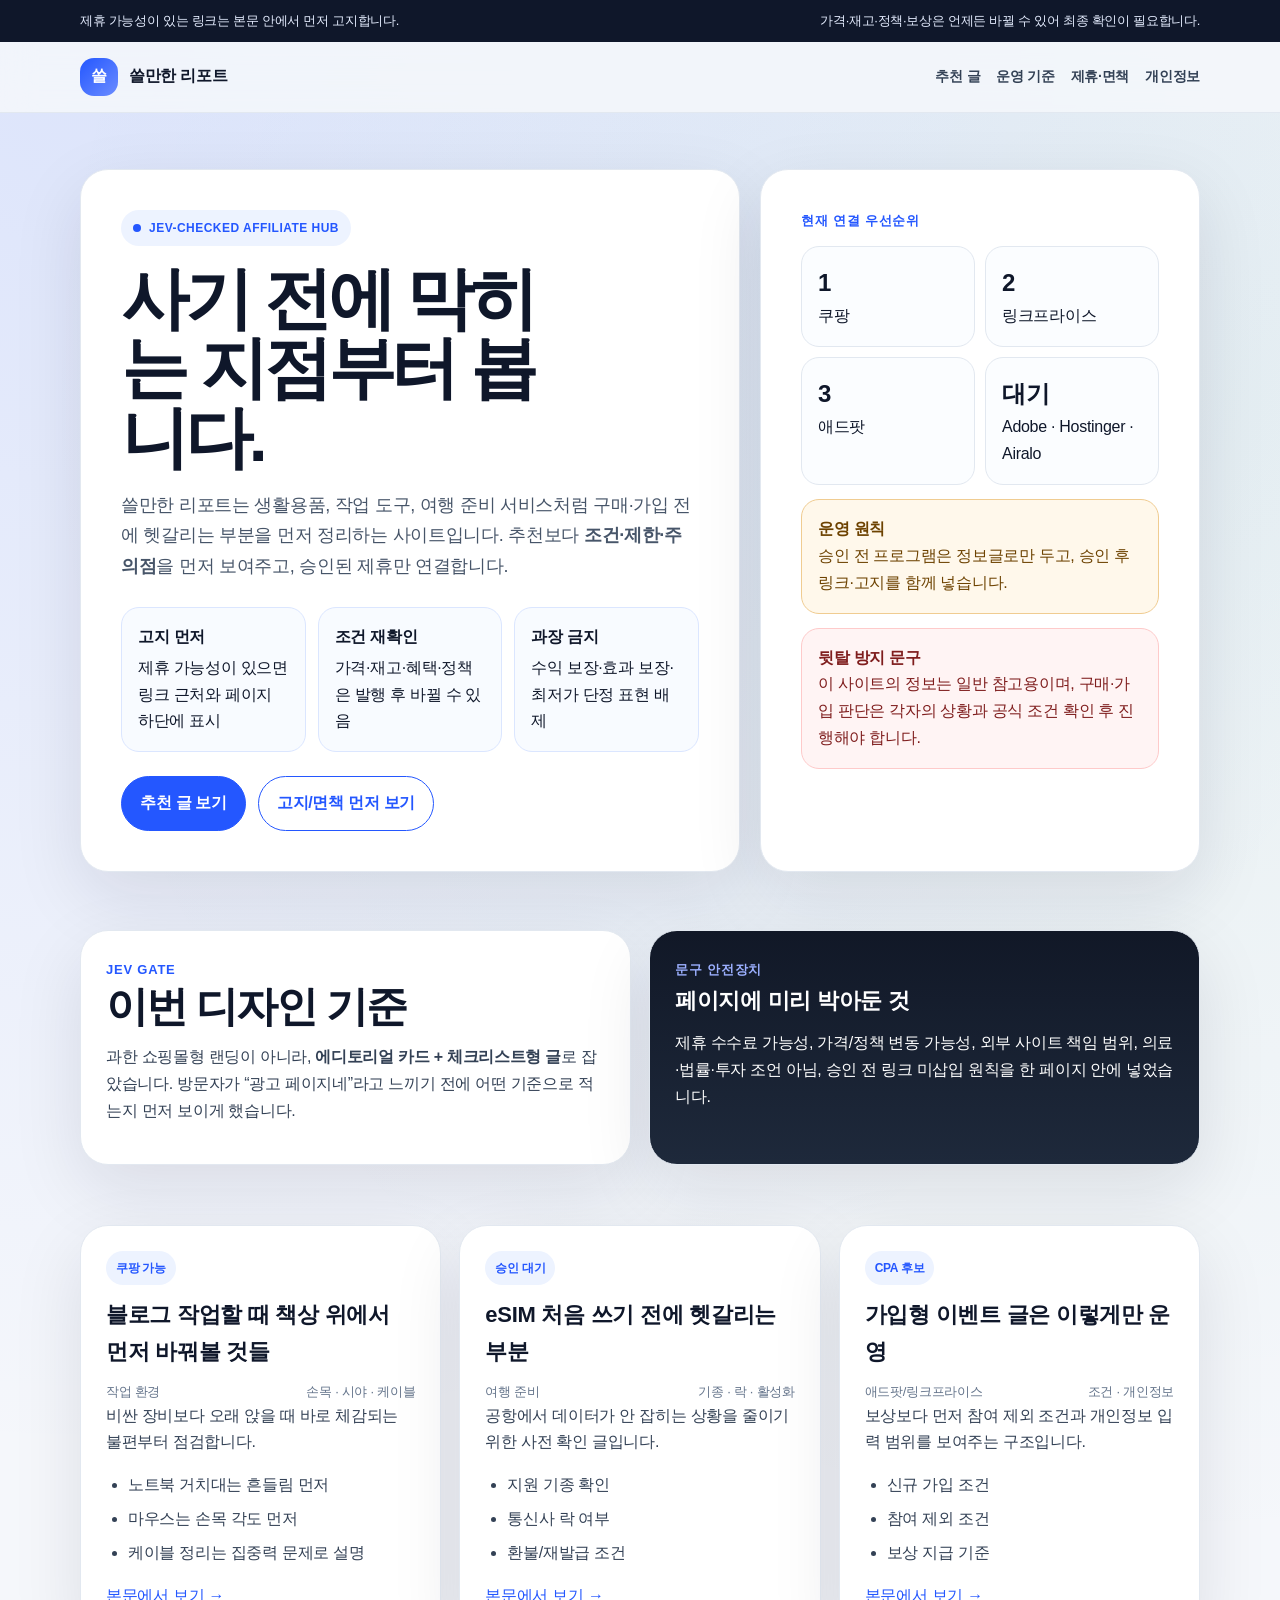
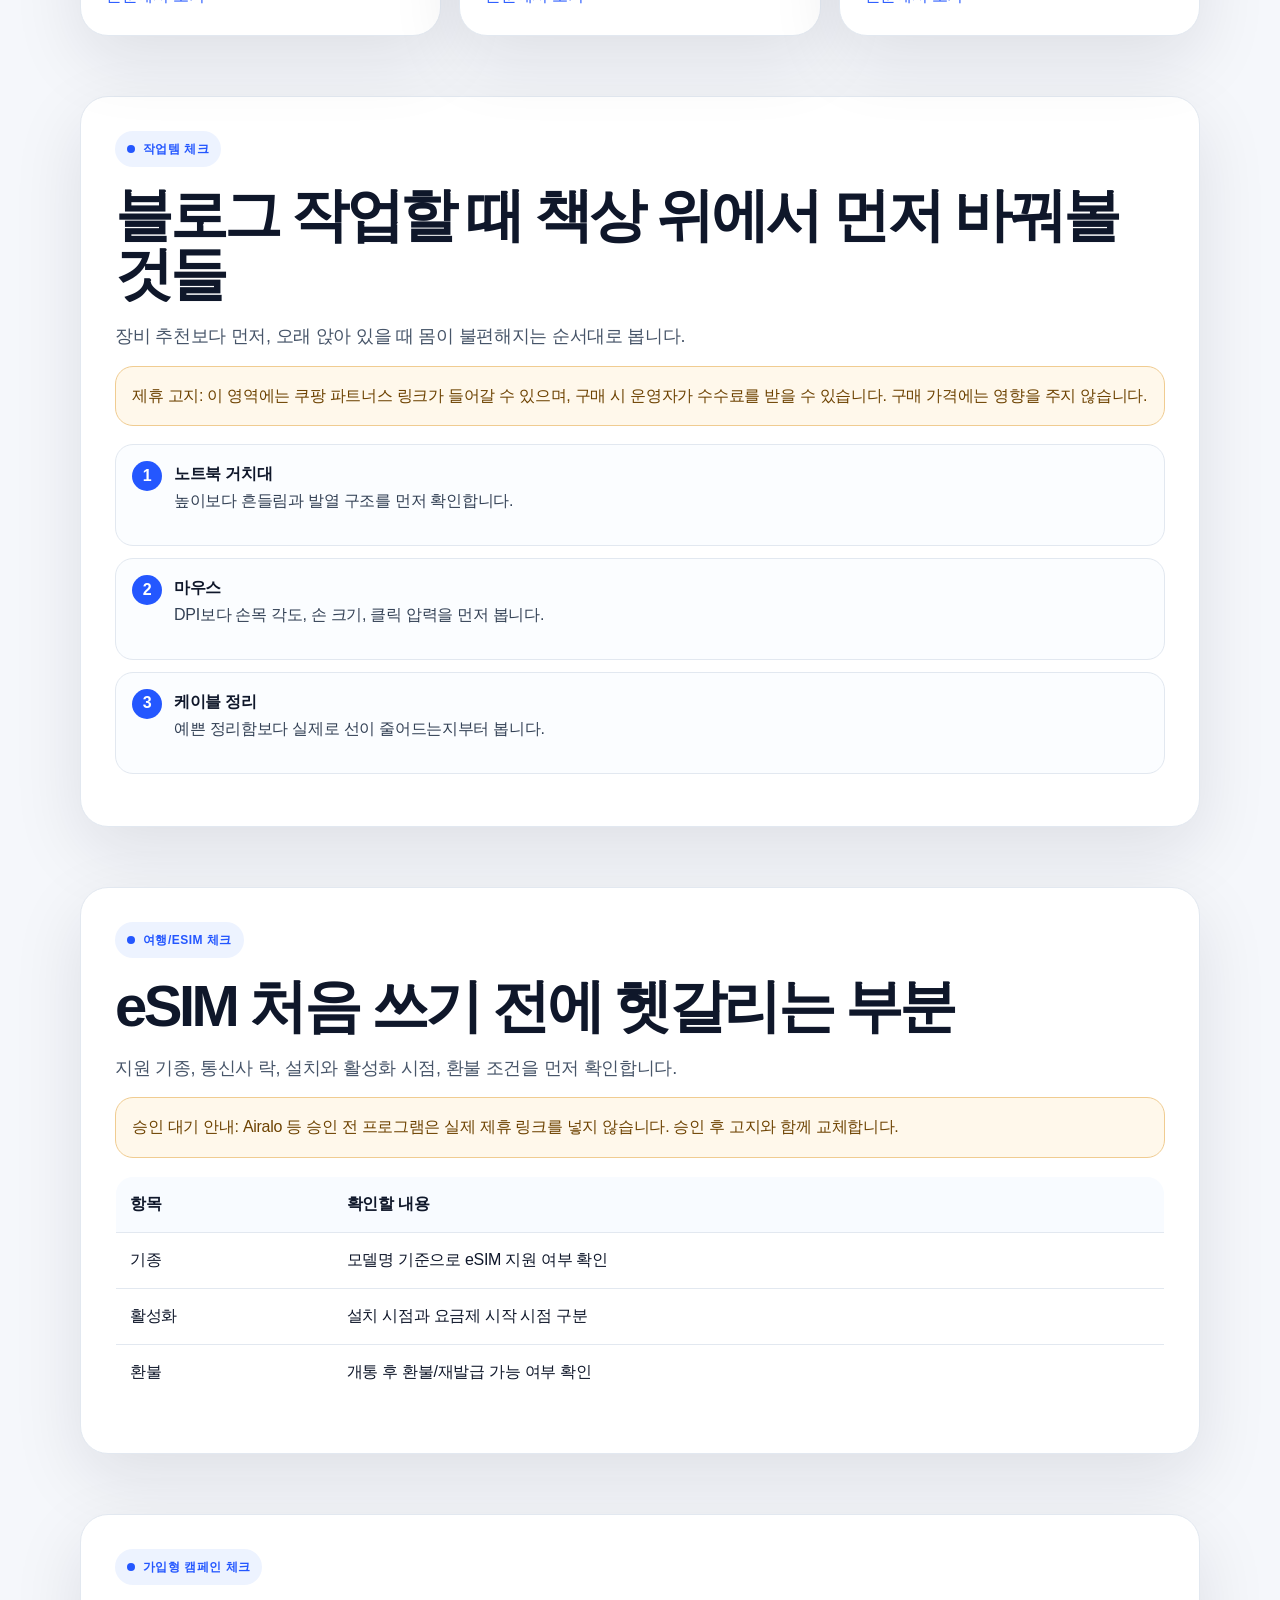
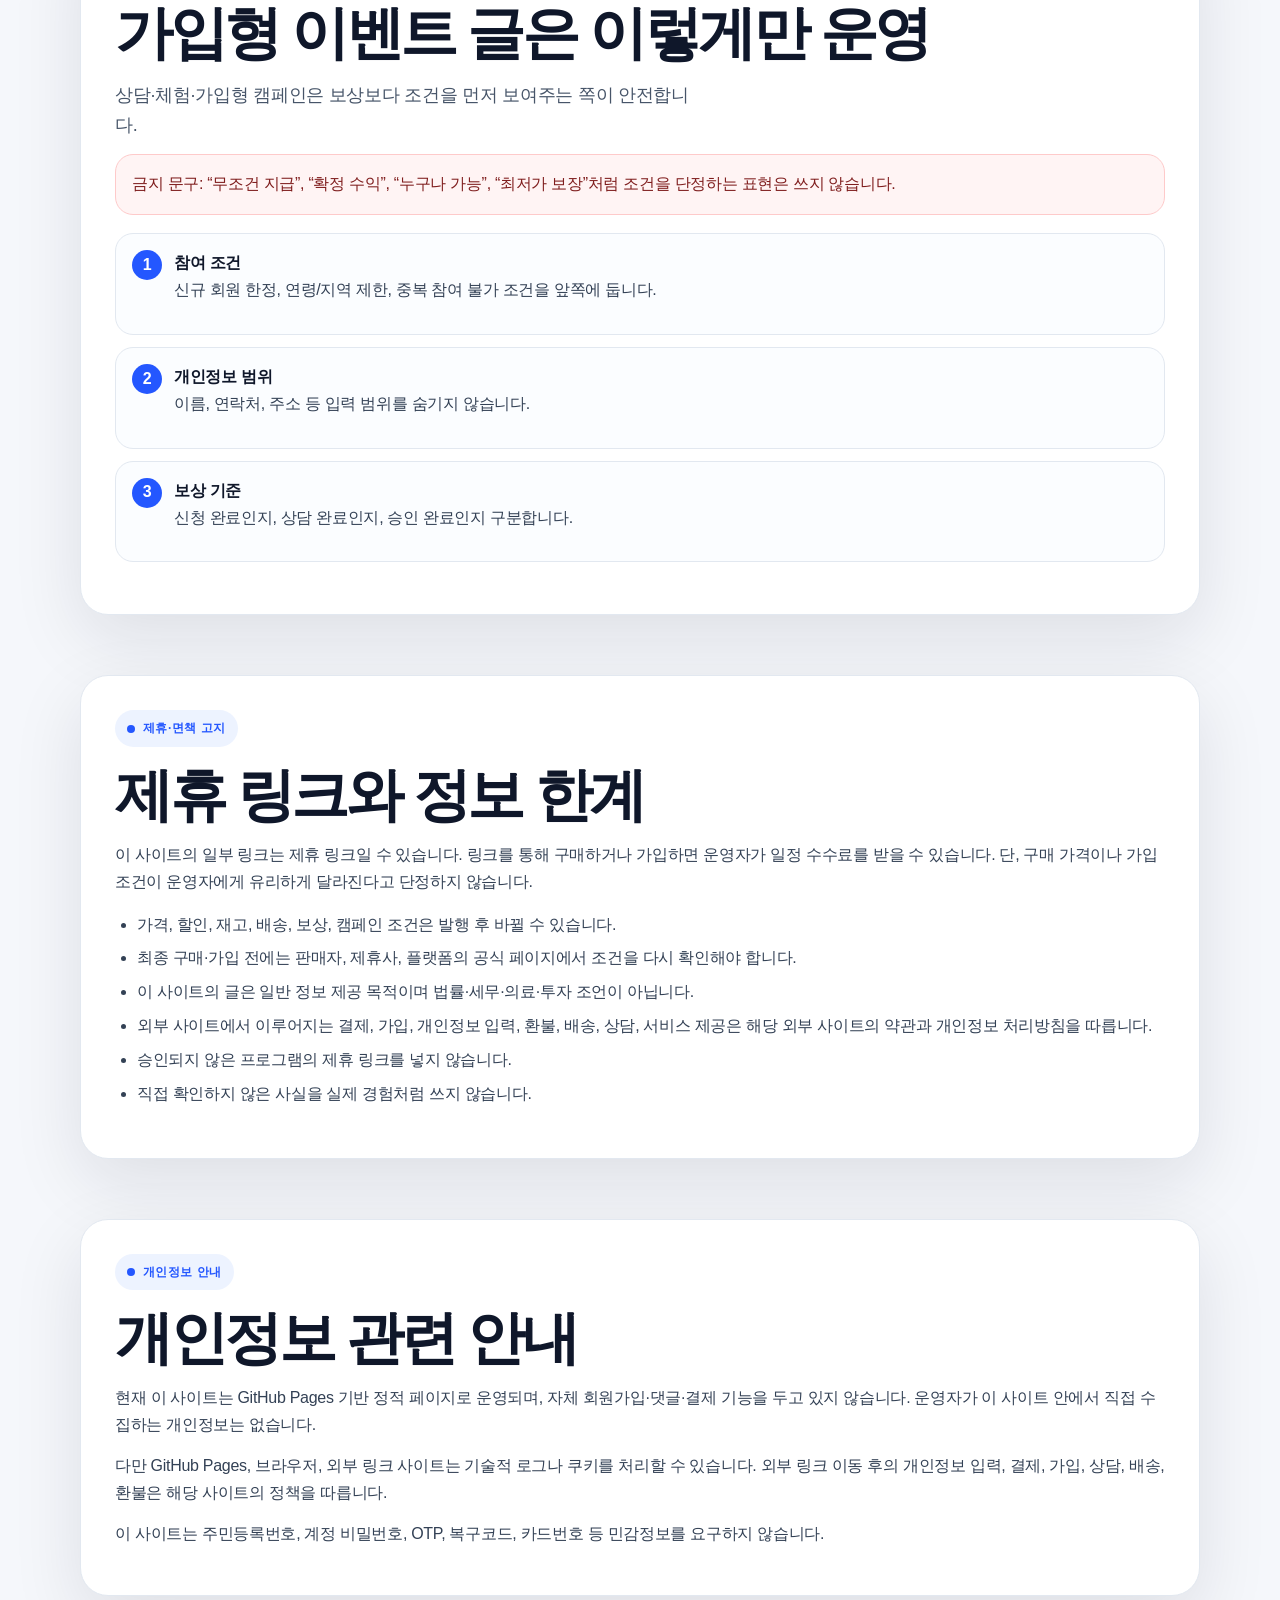
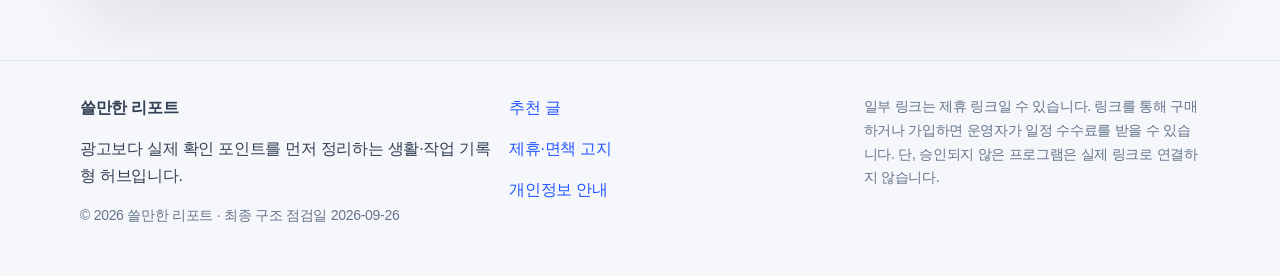
==== index.html @ ce41f560 "Redesign JEV checked affiliate hub" ====
<!doctype html>
<html lang="ko">
<head>
<meta charset="utf-8"><meta name="viewport" content="width=device-width,initial-scale=1">
<title>쓸만한 리포트 | 구매·가입 전 체크 가이드</title>
<meta name="description" content="제휴 링크보다 구매·가입 전 확인해야 할 조건과 제한을 먼저 정리하는 체크리스트 허브입니다.">
<style>
:root{--bg:#f5f7fb;--paper:#fff;--ink:#0f172a;--muted:#64748b;--line:#e2e8f0;--blue:#2457ff;--soft:#edf3ff;--warn:#fff8eb;--danger:#fff4f4;--shadow:0 24px 70px rgba(15,23,42,.1)}*{box-sizing:border-box}html{scroll-behavior:smooth}body{margin:0;background:radial-gradient(circle at 8% 0,rgba(36,87,255,.12),transparent 28%),radial-gradient(circle at 92% 8%,rgba(8,127,91,.06),transparent 24%),var(--bg);color:var(--ink);font-family:-apple-system,BlinkMacSystemFont,"Apple SD Gothic Neo","Noto Sans KR","Segoe UI",sans-serif;line-height:1.68;letter-spacing:-.018em}.wrap{width:min(1120px,calc(100% - 32px));margin:auto}a{color:var(--blue);text-decoration:none}.top{background:#0f172a;color:#e5edff;font-size:13px}.top .wrap{display:flex;justify-content:space-between;gap:12px;flex-wrap:wrap;padding:10px 0}.nav{position:sticky;top:0;z-index:10;background:rgba(245,247,251,.86);backdrop-filter:blur(16px);border-bottom:1px solid var(--line)}.nav .wrap{display:flex;justify-content:space-between;align-items:center;gap:16px;padding:16px 0}.brand{display:flex;align-items:center;gap:11px;color:var(--ink);font-weight:900}.mark{width:38px;height:38px;border-radius:14px;background:linear-gradient(135deg,var(--blue),#6b8cff);color:#fff;display:grid;place-items:center}.links{display:flex;gap:16px;flex-wrap:wrap;font-size:14px}.links a{color:#334155;font-weight:800}.hero{padding:56px 0 28px}.hero-grid{display:grid;grid-template-columns:1.2fr .8fr;gap:20px}.box,.card,.article{background:var(--paper);border:1px solid var(--line);border-radius:28px;box-shadow:var(--shadow)}.box{padding:40px}.badge{display:inline-flex;gap:8px;align-items:center;background:var(--soft);color:var(--blue);border-radius:999px;padding:8px 12px;font-size:12px;font-weight:900;letter-spacing:.04em;text-transform:uppercase}.dot{width:8px;height:8px;border-radius:50%;background:var(--blue)}h1{font-size:clamp(38px,6vw,68px);line-height:1.02;letter-spacing:-.06em;margin:18px 0;max-width:12ch}h2{font-size:clamp(27px,4vw,42px);line-height:1.12;letter-spacing:-.045em;margin:0 0 14px}h3{font-size:22px;margin:0 0 10px}p{color:#334155;margin:0 0 14px}.lead{font-size:18px;color:#475569;max-width:58ch}.btns{display:flex;gap:12px;flex-wrap:wrap;margin-top:24px}.btn{display:inline-flex;padding:13px 18px;border-radius:999px;border:1px solid var(--blue);background:var(--blue);color:#fff;font-weight:900}.btn.alt{background:#fff;color:var(--blue)}.safe{display:grid;grid-template-columns:repeat(3,1fr);gap:12px;margin-top:26px}.safe div{background:#f8fbff;border:1px solid #dbe6ff;border-radius:18px;padding:16px}.safe b{display:block;margin-bottom:4px}.stats{display:grid;grid-template-columns:1fr 1fr;gap:10px}.stats div{border:1px solid var(--line);border-radius:18px;padding:16px;background:#fbfdff}.stats b{display:block;font-size:24px}.notice{border:1px solid #f0cc91;background:var(--warn);color:#6d4200;border-radius:18px;padding:16px}.risk{border:1px solid #fecaca;background:var(--danger);color:#7f1d1d;border-radius:18px;padding:16px}.section{padding:30px 0}.grid3{display:grid;grid-template-columns:repeat(3,1fr);gap:18px}.grid2{display:grid;grid-template-columns:repeat(2,1fr);gap:18px}.card{padding:25px}.tag{display:inline-flex;background:var(--soft);color:var(--blue);border-radius:999px;padding:7px 10px;font-size:12px;font-weight:900;margin-bottom:12px}.meta{display:flex;gap:8px;justify-content:space-between;flex-wrap:wrap;color:var(--muted);font-size:13px}.card ul,.article ul{padding-left:22px;color:#334155}.card li,.article li{margin-bottom:7px}.kicker{font-size:13px;color:var(--blue);font-weight:900;text-transform:uppercase;letter-spacing:.06em}.dark{background:linear-gradient(180deg,#111827,#1e293b);color:#fff}.dark p,.dark h3{color:#fff}.article{padding:34px}.article h1{max-width:none;font-size:clamp(34px,5vw,58px)}.article h2{margin-top:36px}.checks{display:grid;gap:12px;margin:18px 0}.check{display:flex;gap:12px;background:#fbfdff;border:1px solid var(--line);border-radius:18px;padding:16px}.num{flex:0 0 30px;height:30px;border-radius:50%;display:grid;place-items:center;background:var(--blue);color:#fff;font-weight:900}table{width:100%;border-collapse:collapse;border:1px solid var(--line);border-radius:18px;overflow:hidden;margin:18px 0}th,td{padding:14px;border-bottom:1px solid var(--line);text-align:left;vertical-align:top}th{background:#f8fbff}.footer{border-top:1px solid var(--line);padding:34px 0;margin-top:34px}.foot{display:grid;grid-template-columns:1.1fr .9fr .9fr;gap:18px}.small{font-size:14px;color:var(--muted)}@media(max-width:900px){.hero-grid,.grid3,.grid2,.safe,.foot{grid-template-columns:1fr}.nav .wrap{align-items:flex-start;flex-direction:column}.box,.article{padding:25px}h1{max-width:none}.wrap{width:min(100% - 24px,1120px)}}
</style>
</head>
<body>
<div class="top"><div class="wrap"><span>제휴 가능성이 있는 링크는 본문 안에서 먼저 고지합니다.</span><span>가격·재고·정책·보상은 언제든 바뀔 수 있어 최종 확인이 필요합니다.</span></div></div>
<header class="nav"><div class="wrap"><a class="brand" href="#top"><span class="mark">쓸</span><span>쓸만한 리포트</span></a><nav class="links"><a href="#featured">추천 글</a><a href="#policy">운영 기준</a><a href="#disclosure">제휴·면책</a><a href="#privacy">개인정보</a></nav></div></header>
<main id="top">
<section class="hero"><div class="wrap hero-grid"><div class="box"><span class="badge"><span class="dot"></span>JEV-checked affiliate hub</span><h1>사기 전에 막히는 지점부터 봅니다.</h1><p class="lead">쓸만한 리포트는 생활용품, 작업 도구, 여행 준비 서비스처럼 구매·가입 전에 헷갈리는 부분을 먼저 정리하는 사이트입니다. 추천보다 <b>조건·제한·주의점</b>을 먼저 보여주고, 승인된 제휴만 연결합니다.</p><div class="safe"><div><b>고지 먼저</b><span>제휴 가능성이 있으면 링크 근처와 페이지 하단에 표시</span></div><div><b>조건 재확인</b><span>가격·재고·혜택·정책은 발행 후 바뀔 수 있음</span></div><div><b>과장 금지</b><span>수익 보장·효과 보장·최저가 단정 표현 배제</span></div></div><div class="btns"><a class="btn" href="#featured">추천 글 보기</a><a class="btn alt" href="#disclosure">고지/면책 먼저 보기</a></div></div><aside class="box"><p class="kicker">현재 연결 우선순위</p><div class="stats"><div><b>1</b><span>쿠팡</span></div><div><b>2</b><span>링크프라이스</span></div><div><b>3</b><span>애드팟</span></div><div><b>대기</b><span>Adobe · Hostinger · Airalo</span></div></div><p></p><div class="notice"><b>운영 원칙</b><br>승인 전 프로그램은 정보글로만 두고, 승인 후 링크·고지를 함께 넣습니다.</div><p></p><div class="risk"><b>뒷탈 방지 문구</b><br>이 사이트의 정보는 일반 참고용이며, 구매·가입 판단은 각자의 상황과 공식 조건 확인 후 진행해야 합니다.</div></aside></div></section>
<section class="section" id="policy"><div class="wrap grid2"><div class="card"><span class="kicker">JEV gate</span><h2>이번 디자인 기준</h2><p>과한 쇼핑몰형 랜딩이 아니라, <b>에디토리얼 카드 + 체크리스트형 글</b>로 잡았습니다. 방문자가 “광고 페이지네”라고 느끼기 전에 어떤 기준으로 적는지 먼저 보이게 했습니다.</p></div><div class="card dark"><span class="kicker" style="color:#9cb0ff">문구 안전장치</span><h3>페이지에 미리 박아둔 것</h3><p>제휴 수수료 가능성, 가격/정책 변동 가능성, 외부 사이트 책임 범위, 의료·법률·투자 조언 아님, 승인 전 링크 미삽입 원칙을 한 페이지 안에 넣었습니다.</p></div></div></section>
<section class="section" id="featured"><div class="wrap"><div class="grid3"><article class="card"><span class="tag">쿠팡 가능</span><h3>블로그 작업할 때 책상 위에서 먼저 바꿔볼 것들</h3><div class="meta"><span>작업 환경</span><span>손목 · 시야 · 케이블</span></div><p>비싼 장비보다 오래 앉을 때 바로 체감되는 불편부터 점검합니다.</p><ul><li>노트북 거치대는 흔들림 먼저</li><li>마우스는 손목 각도 먼저</li><li>케이블 정리는 집중력 문제로 설명</li></ul><a href="#desk">본문에서 보기 →</a></article><article class="card"><span class="tag">승인 대기</span><h3>eSIM 처음 쓰기 전에 헷갈리는 부분</h3><div class="meta"><span>여행 준비</span><span>기종 · 락 · 활성화</span></div><p>공항에서 데이터가 안 잡히는 상황을 줄이기 위한 사전 확인 글입니다.</p><ul><li>지원 기종 확인</li><li>통신사 락 여부</li><li>환불/재발급 조건</li></ul><a href="#esim">본문에서 보기 →</a></article><article class="card"><span class="tag">CPA 후보</span><h3>가입형 이벤트 글은 이렇게만 운영</h3><div class="meta"><span>애드팟/링크프라이스</span><span>조건 · 개인정보</span></div><p>보상보다 먼저 참여 제외 조건과 개인정보 입력 범위를 보여주는 구조입니다.</p><ul><li>신규 가입 조건</li><li>참여 제외 조건</li><li>보상 지급 기준</li></ul><a href="#cpa">본문에서 보기 →</a></article></div></div></section>
<section class="section"><div class="wrap article" id="desk"><span class="badge"><span class="dot"></span>작업템 체크</span><h1>블로그 작업할 때 책상 위에서 먼저 바꿔볼 것들</h1><p class="lead">장비 추천보다 먼저, 오래 앉아 있을 때 몸이 불편해지는 순서대로 봅니다.</p><div class="notice">제휴 고지: 이 영역에는 쿠팡 파트너스 링크가 들어갈 수 있으며, 구매 시 운영자가 수수료를 받을 수 있습니다. 구매 가격에는 영향을 주지 않습니다.</div><div class="checks"><div class="check"><div class="num">1</div><div><b>노트북 거치대</b><p>높이보다 흔들림과 발열 구조를 먼저 확인합니다.</p></div></div><div class="check"><div class="num">2</div><div><b>마우스</b><p>DPI보다 손목 각도, 손 크기, 클릭 압력을 먼저 봅니다.</p></div></div><div class="check"><div class="num">3</div><div><b>케이블 정리</b><p>예쁜 정리함보다 실제로 선이 줄어드는지부터 봅니다.</p></div></div></div></div></section>
<section class="section"><div class="wrap article" id="esim"><span class="badge"><span class="dot"></span>여행/eSIM 체크</span><h1>eSIM 처음 쓰기 전에 헷갈리는 부분</h1><p class="lead">지원 기종, 통신사 락, 설치와 활성화 시점, 환불 조건을 먼저 확인합니다.</p><div class="notice">승인 대기 안내: Airalo 등 승인 전 프로그램은 실제 제휴 링크를 넣지 않습니다. 승인 후 고지와 함께 교체합니다.</div><table><tr><th>항목</th><th>확인할 내용</th></tr><tr><td>기종</td><td>모델명 기준으로 eSIM 지원 여부 확인</td></tr><tr><td>활성화</td><td>설치 시점과 요금제 시작 시점 구분</td></tr><tr><td>환불</td><td>개통 후 환불/재발급 가능 여부 확인</td></tr></table></div></section>
<section class="section"><div class="wrap article" id="cpa"><span class="badge"><span class="dot"></span>가입형 캠페인 체크</span><h1>가입형 이벤트 글은 이렇게만 운영</h1><p class="lead">상담·체험·가입형 캠페인은 보상보다 조건을 먼저 보여주는 쪽이 안전합니다.</p><div class="risk">금지 문구: “무조건 지급”, “확정 수익”, “누구나 가능”, “최저가 보장”처럼 조건을 단정하는 표현은 쓰지 않습니다.</div><div class="checks"><div class="check"><div class="num">1</div><div><b>참여 조건</b><p>신규 회원 한정, 연령/지역 제한, 중복 참여 불가 조건을 앞쪽에 둡니다.</p></div></div><div class="check"><div class="num">2</div><div><b>개인정보 범위</b><p>이름, 연락처, 주소 등 입력 범위를 숨기지 않습니다.</p></div></div><div class="check"><div class="num">3</div><div><b>보상 기준</b><p>신청 완료인지, 상담 완료인지, 승인 완료인지 구분합니다.</p></div></div></div></div></section>
<section class="section" id="disclosure"><div class="wrap article"><span class="badge"><span class="dot"></span>제휴·면책 고지</span><h1>제휴 링크와 정보 한계</h1><p>이 사이트의 일부 링크는 제휴 링크일 수 있습니다. 링크를 통해 구매하거나 가입하면 운영자가 일정 수수료를 받을 수 있습니다. 단, 구매 가격이나 가입 조건이 운영자에게 유리하게 달라진다고 단정하지 않습니다.</p><ul><li>가격, 할인, 재고, 배송, 보상, 캠페인 조건은 발행 후 바뀔 수 있습니다.</li><li>최종 구매·가입 전에는 판매자, 제휴사, 플랫폼의 공식 페이지에서 조건을 다시 확인해야 합니다.</li><li>이 사이트의 글은 일반 정보 제공 목적이며 법률·세무·의료·투자 조언이 아닙니다.</li><li>외부 사이트에서 이루어지는 결제, 가입, 개인정보 입력, 환불, 배송, 상담, 서비스 제공은 해당 외부 사이트의 약관과 개인정보 처리방침을 따릅니다.</li><li>승인되지 않은 프로그램의 제휴 링크를 넣지 않습니다.</li><li>직접 확인하지 않은 사실을 실제 경험처럼 쓰지 않습니다.</li></ul></div></section>
<section class="section" id="privacy"><div class="wrap article"><span class="badge"><span class="dot"></span>개인정보 안내</span><h1>개인정보 관련 안내</h1><p>현재 이 사이트는 GitHub Pages 기반 정적 페이지로 운영되며, 자체 회원가입·댓글·결제 기능을 두고 있지 않습니다. 운영자가 이 사이트 안에서 직접 수집하는 개인정보는 없습니다.</p><p>다만 GitHub Pages, 브라우저, 외부 링크 사이트는 기술적 로그나 쿠키를 처리할 수 있습니다. 외부 링크 이동 후의 개인정보 입력, 결제, 가입, 상담, 배송, 환불은 해당 사이트의 정책을 따릅니다.</p><p>이 사이트는 주민등록번호, 계정 비밀번호, OTP, 복구코드, 카드번호 등 민감정보를 요구하지 않습니다.</p></div></section>
</main>
<footer class="footer"><div class="wrap foot"><div><p><b>쓸만한 리포트</b></p><p>광고보다 실제 확인 포인트를 먼저 정리하는 생활·작업 기록형 허브입니다.</p><p class="small">© 2026 쓸만한 리포트 · 최종 구조 점검일 2026-09-26</p></div><div><p><a href="#featured">추천 글</a></p><p><a href="#disclosure">제휴·면책 고지</a></p><p><a href="#privacy">개인정보 안내</a></p></div><div><p class="small">일부 링크는 제휴 링크일 수 있습니다. 링크를 통해 구매하거나 가입하면 운영자가 일정 수수료를 받을 수 있습니다. 단, 승인되지 않은 프로그램은 실제 링크로 연결하지 않습니다.</p></div></div></footer>
</body>
</html>
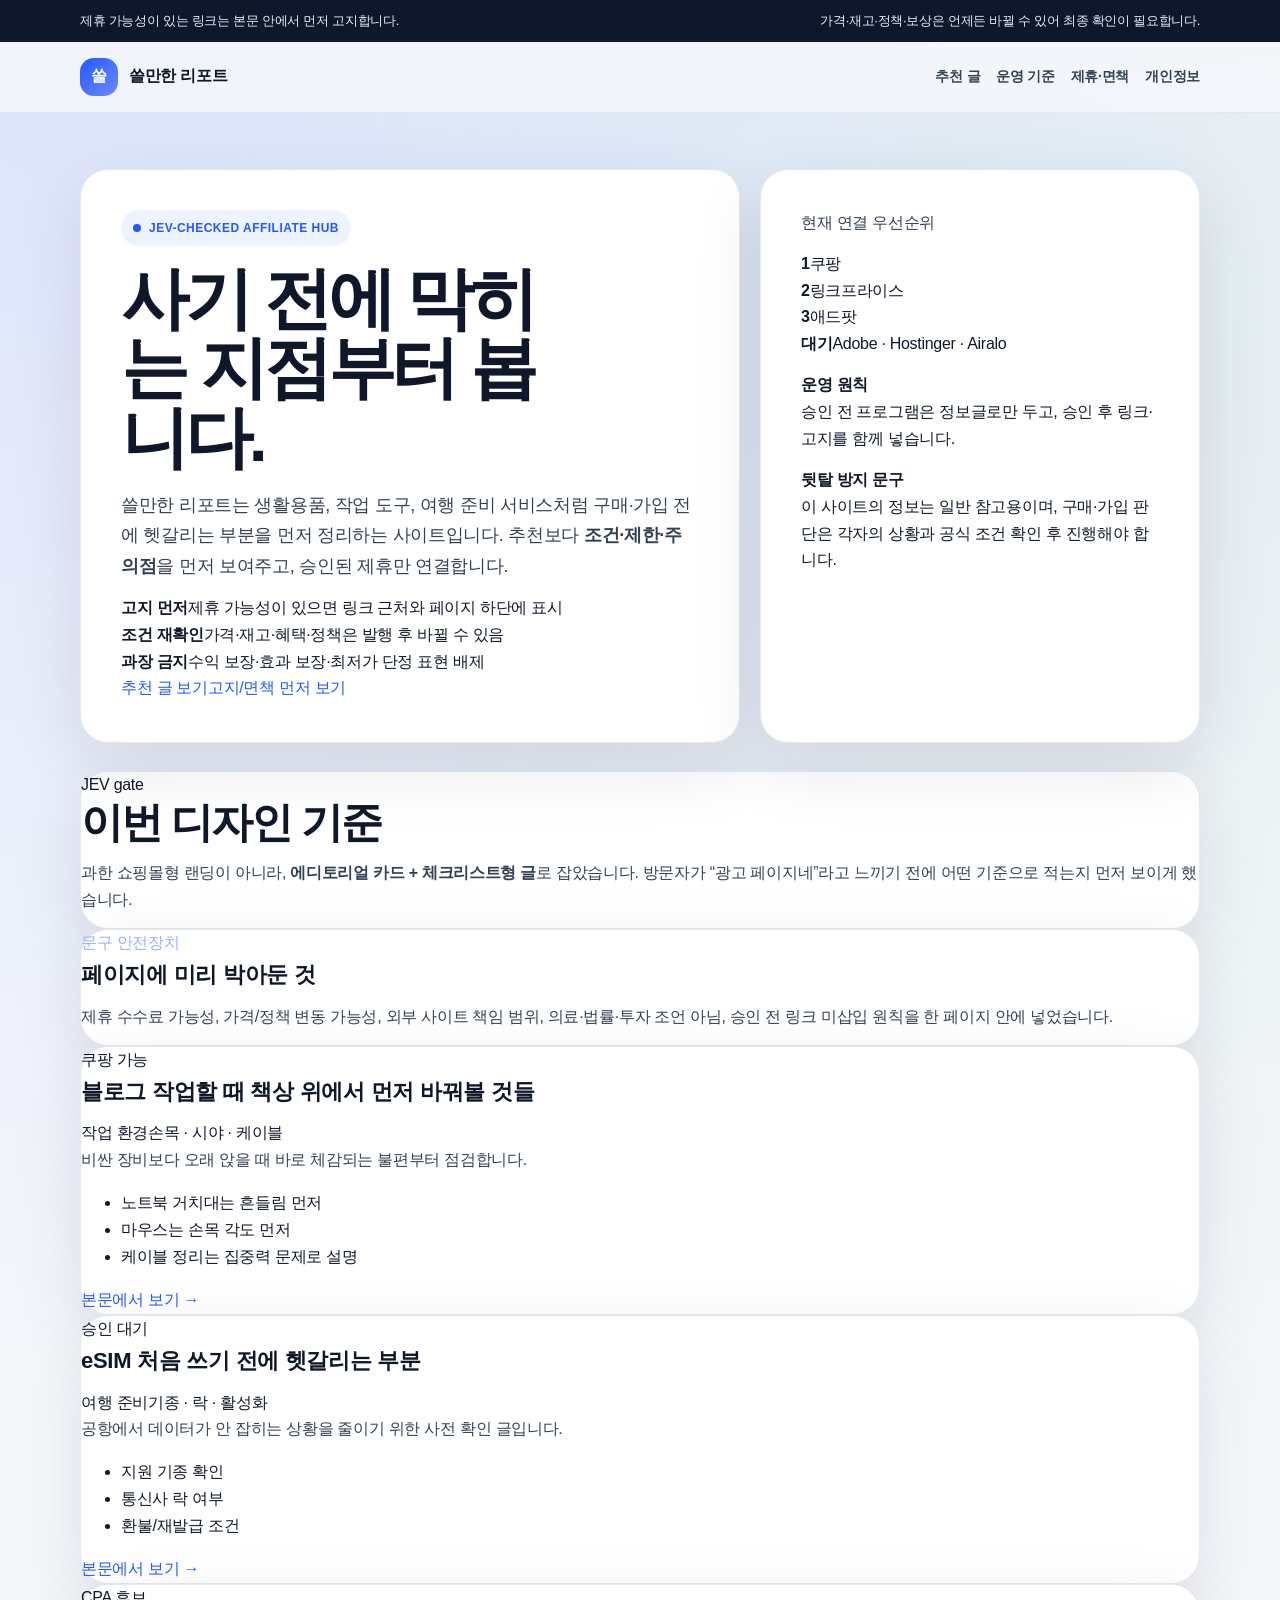
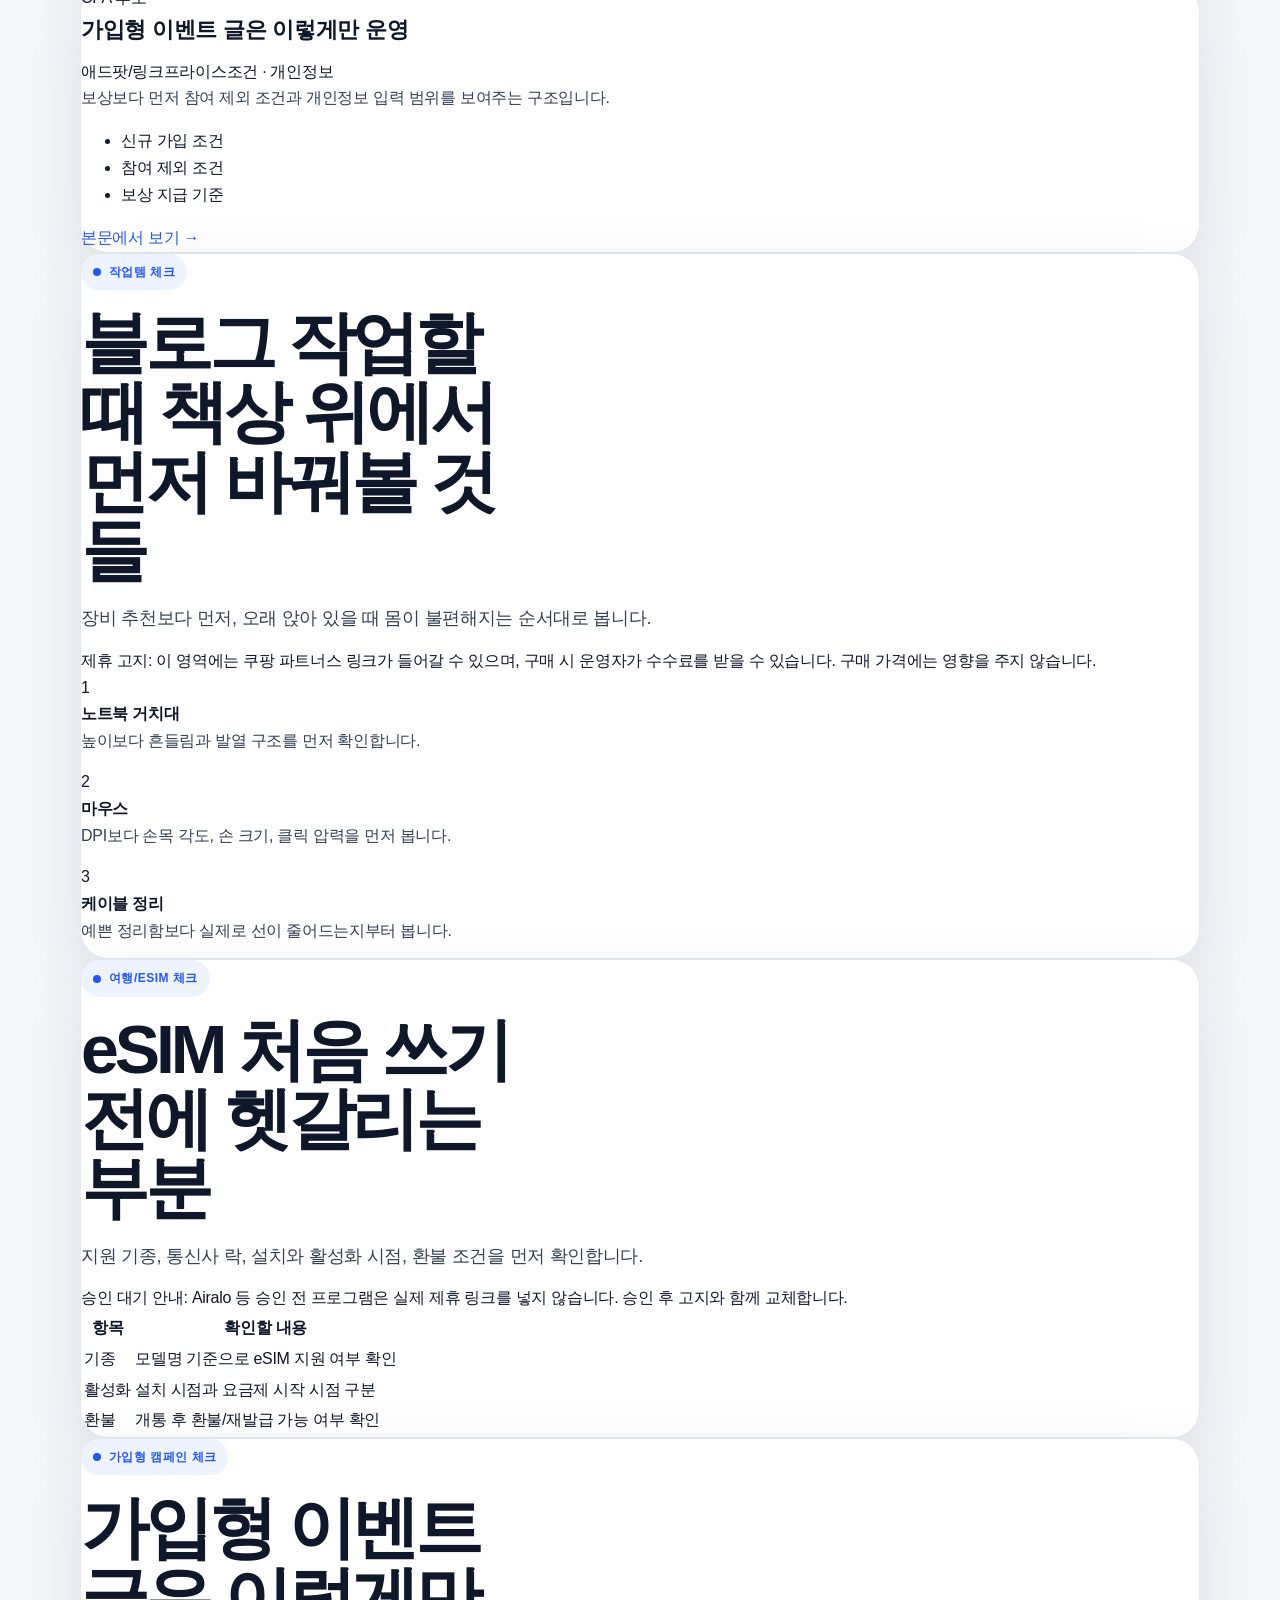
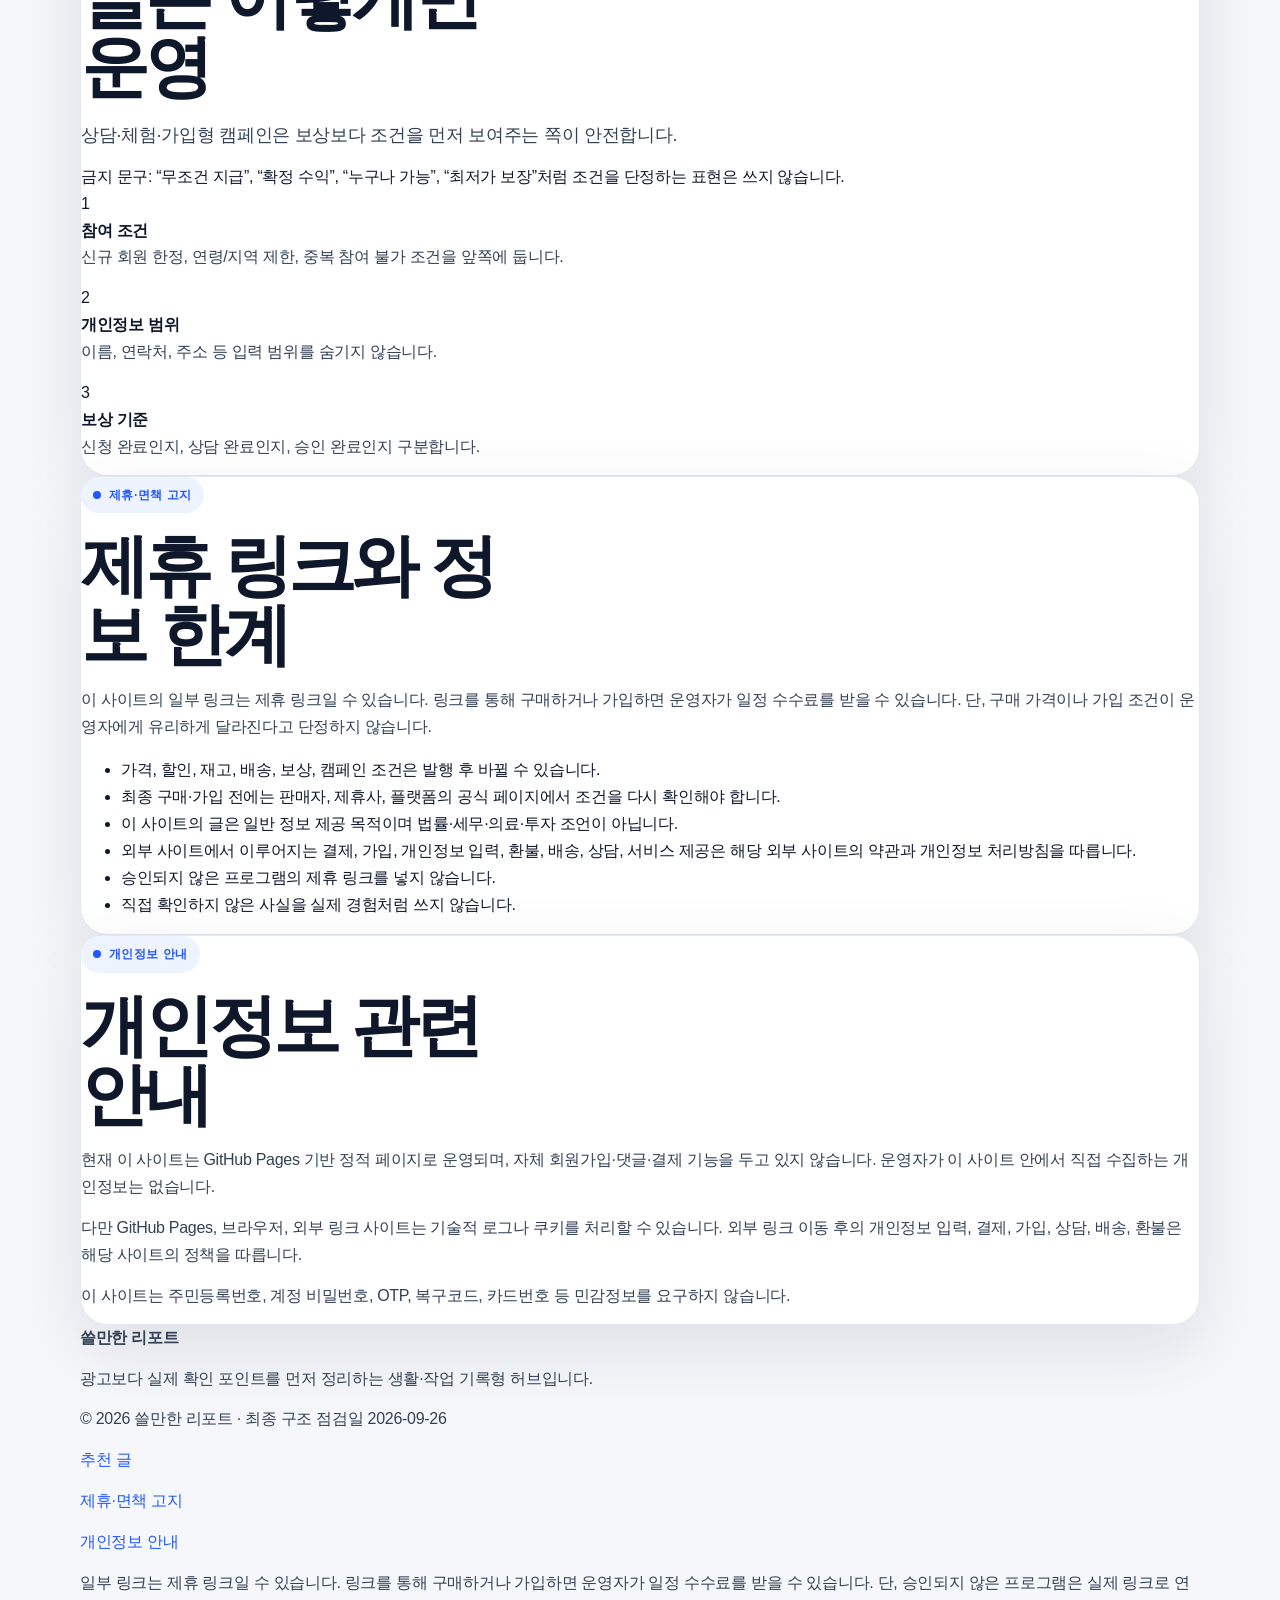
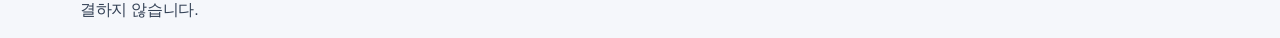
==== commit 7548476c: "Link home nav to disclosure and privacy pages" ====
--- a/index.html
+++ b/index.html
@@ -5,14 +5,14 @@
 <title>쓸만한 리포트 | 구매·가입 전 체크 가이드</title>
 <meta name="description" content="제휴 링크보다 구매·가입 전 확인해야 할 조건과 제한을 먼저 정리하는 체크리스트 허브입니다.">
 <style>
-:root{--bg:#f5f7fb;--paper:#fff;--ink:#0f172a;--muted:#64748b;--line:#e2e8f0;--blue:#2457ff;--soft:#edf3ff;--warn:#fff8eb;--danger:#fff4f4;--shadow:0 24px 70px rgba(15,23,42,.1)}*{box-sizing:border-box}html{scroll-behavior:smooth}body{margin:0;background:radial-gradient(circle at 8% 0,rgba(36,87,255,.12),transparent 28%),radial-gradient(circle at 92% 8%,rgba(8,127,91,.06),transparent 24%),var(--bg);color:var(--ink);font-family:-apple-system,BlinkMacSystemFont,"Apple SD Gothic Neo","Noto Sans KR","Segoe UI",sans-serif;line-height:1.68;letter-spacing:-.018em}.wrap{width:min(1120px,calc(100% - 32px));margin:auto}a{color:var(--blue);text-decoration:none}.top{background:#0f172a;color:#e5edff;font-size:13px}.top .wrap{display:flex;justify-content:space-between;gap:12px;flex-wrap:wrap;padding:10px 0}.nav{position:sticky;top:0;z-index:10;background:rgba(245,247,251,.86);backdrop-filter:blur(16px);border-bottom:1px solid var(--line)}.nav .wrap{display:flex;justify-content:space-between;align-items:center;gap:16px;padding:16px 0}.brand{display:flex;align-items:center;gap:11px;color:var(--ink);font-weight:900}.mark{width:38px;height:38px;border-radius:14px;background:linear-gradient(135deg,var(--blue),#6b8cff);color:#fff;display:grid;place-items:center}.links{display:flex;gap:16px;flex-wrap:wrap;font-size:14px}.links a{color:#334155;font-weight:800}.hero{padding:56px 0 28px}.hero-grid{display:grid;grid-template-columns:1.2fr .8fr;gap:20px}.box,.card,.article{background:var(--paper);border:1px solid var(--line);border-radius:28px;box-shadow:var(--shadow)}.box{padding:40px}.badge{display:inline-flex;gap:8px;align-items:center;background:var(--soft);color:var(--blue);border-radius:999px;padding:8px 12px;font-size:12px;font-weight:900;letter-spacing:.04em;text-transform:uppercase}.dot{width:8px;height:8px;border-radius:50%;background:var(--blue)}h1{font-size:clamp(38px,6vw,68px);line-height:1.02;letter-spacing:-.06em;margin:18px 0;max-width:12ch}h2{font-size:clamp(27px,4vw,42px);line-height:1.12;letter-spacing:-.045em;margin:0 0 14px}h3{font-size:22px;margin:0 0 10px}p{color:#334155;margin:0 0 14px}.lead{font-size:18px;color:#475569;max-width:58ch}.btns{display:flex;gap:12px;flex-wrap:wrap;margin-top:24px}.btn{display:inline-flex;padding:13px 18px;border-radius:999px;border:1px solid var(--blue);background:var(--blue);color:#fff;font-weight:900}.btn.alt{background:#fff;color:var(--blue)}.safe{display:grid;grid-template-columns:repeat(3,1fr);gap:12px;margin-top:26px}.safe div{background:#f8fbff;border:1px solid #dbe6ff;border-radius:18px;padding:16px}.safe b{display:block;margin-bottom:4px}.stats{display:grid;grid-template-columns:1fr 1fr;gap:10px}.stats div{border:1px solid var(--line);border-radius:18px;padding:16px;background:#fbfdff}.stats b{display:block;font-size:24px}.notice{border:1px solid #f0cc91;background:var(--warn);color:#6d4200;border-radius:18px;padding:16px}.risk{border:1px solid #fecaca;background:var(--danger);color:#7f1d1d;border-radius:18px;padding:16px}.section{padding:30px 0}.grid3{display:grid;grid-template-columns:repeat(3,1fr);gap:18px}.grid2{display:grid;grid-template-columns:repeat(2,1fr);gap:18px}.card{padding:25px}.tag{display:inline-flex;background:var(--soft);color:var(--blue);border-radius:999px;padding:7px 10px;font-size:12px;font-weight:900;margin-bottom:12px}.meta{display:flex;gap:8px;justify-content:space-between;flex-wrap:wrap;color:var(--muted);font-size:13px}.card ul,.article ul{padding-left:22px;color:#334155}.card li,.article li{margin-bottom:7px}.kicker{font-size:13px;color:var(--blue);font-weight:900;text-transform:uppercase;letter-spacing:.06em}.dark{background:linear-gradient(180deg,#111827,#1e293b);color:#fff}.dark p,.dark h3{color:#fff}.article{padding:34px}.article h1{max-width:none;font-size:clamp(34px,5vw,58px)}.article h2{margin-top:36px}.checks{display:grid;gap:12px;margin:18px 0}.check{display:flex;gap:12px;background:#fbfdff;border:1px solid var(--line);border-radius:18px;padding:16px}.num{flex:0 0 30px;height:30px;border-radius:50%;display:grid;place-items:center;background:var(--blue);color:#fff;font-weight:900}table{width:100%;border-collapse:collapse;border:1px solid var(--line);border-radius:18px;overflow:hidden;margin:18px 0}th,td{padding:14px;border-bottom:1px solid var(--line);text-align:left;vertical-align:top}th{background:#f8fbff}.footer{border-top:1px solid var(--line);padding:34px 0;margin-top:34px}.foot{display:grid;grid-template-columns:1.1fr .9fr .9fr;gap:18px}.small{font-size:14px;color:var(--muted)}@media(max-width:900px){.hero-grid,.grid3,.grid2,.safe,.foot{grid-template-columns:1fr}.nav .wrap{align-items:flex-start;flex-direction:column}.box,.article{padding:25px}h1{max-width:none}.wrap{width:min(100% - 24px,1120px)}}
+:root{--bg:#f5f7fb;--paper:#fff;--ink:#0f172a;--muted:#64748b;--line:#e2e8f0;--blue:#2457ff;--soft:#edf3ff;--warn:#fff8eb;--danger:#fff4f4;--shadow:0 24px 70px rgba(15,23,42,.1)}*{box-sizing:border-box}html{scroll-behavior:smooth}body{margin:0;background:radial-gradient(circle at 8% 0,rgba(36,87,255,.12),transparent 28%),radial-gradient(circle at 92% 8%,rgba(8,127,91,.06),transparent 24%),var(--bg);color:var(--ink);font-family:-apple-system,BlinkMacSystemFont,"Apple SD Gothic Neo","Noto Sans KR","Segoe UI",sans-serif;line-height:1.68;letter-spacing:-.018em}.wrap{width:min(1120px,calc(100% - 32px));margin:auto}a{color:var(--blue);text-decoration:none}.top{background:#0f172a;color:#e5edff;font-size:13px}.top .wrap{display:flex;justify-content:space-between;gap:12px;flex-wrap:wrap;padding:10px 0}.nav{position:sticky;top:0;z-index:10;background:rgba(245,247,251,.86);backdrop-filter:blur(16px);border-bottom:1px solid var(--line)}.nav .wrap{display:flex;justify-content:space-between;align-items:center;gap:16px;padding:16px 0}.brand{display:flex;align-items:center;gap:11px;color:var(--ink);font-weight:900}.mark{width:38px;height:38px;border-radius:14px;background:linear-gradient(135deg,var(--blue),#6b8cff);color:#fff;display:grid;place-items:center}.links{display:flex;gap:16px;flex-wrap:wrap;font-size:14px}.links a{color:#334155;font-weight:800}.hero{padding:56px 0 28px}.hero-grid{display:grid;grid-template-columns:1.2fr .8fr;gap:20px}.box,.card,.article{background:var(--paper);border:1px solid var(--line);border-radius:28px;box-shadow:var(--shadow)}.box{padding:40px}.badge{display:inline-flex;gap:8px;align-items:center;background:var(--soft);color:var(--blue);border-radius:999px;padding:8px 12px;font-size:12px;font-weight:900;letter-spacing:.04em;text-transform:uppercase}.dot{width:8px;height:8px;border-radius:50%;background:var(--blue)}h1{font-size:clamp(38px,6vw,68px);line-height:1.02;letter-spacing:-.06em;margin:18px 0;max-width:12ch}h2{font-size:clamp(27px,4vw,42px);line-height:1.12;letter-spacing:-.045em;margin:0 0 14px}h3{font-size:22px;margin:0 0 10px}p{color:#334155;margin:0 0 14px}.lead{font-size:18px;color:#47556
 </style>
 </head>
 <body>
 <div class="top"><div class="wrap"><span>제휴 가능성이 있는 링크는 본문 안에서 먼저 고지합니다.</span><span>가격·재고·정책·보상은 언제든 바뀔 수 있어 최종 확인이 필요합니다.</span></div></div>
-<header class="nav"><div class="wrap"><a class="brand" href="#top"><span class="mark">쓸</span><span>쓸만한 리포트</span></a><nav class="links"><a href="#featured">추천 글</a><a href="#policy">운영 기준</a><a href="#disclosure">제휴·면책</a><a href="#privacy">개인정보</a></nav></div></header>
+<header class="nav"><div class="wrap"><a class="brand" href="#top"><span class="mark">쓸</span><span>쓸만한 리포트</span></a><nav class="links"><a href="#featured">추천 글</a><a href="#policy">운영 기준</a><a href="disclosure.html">제휴·면책</a><a href="privacy.html">개인정보</a></nav></div></header>
 <main id="top">
-<section class="hero"><div class="wrap hero-grid"><div class="box"><span class="badge"><span class="dot"></span>JEV-checked affiliate hub</span><h1>사기 전에 막히는 지점부터 봅니다.</h1><p class="lead">쓸만한 리포트는 생활용품, 작업 도구, 여행 준비 서비스처럼 구매·가입 전에 헷갈리는 부분을 먼저 정리하는 사이트입니다. 추천보다 <b>조건·제한·주의점</b>을 먼저 보여주고, 승인된 제휴만 연결합니다.</p><div class="safe"><div><b>고지 먼저</b><span>제휴 가능성이 있으면 링크 근처와 페이지 하단에 표시</span></div><div><b>조건 재확인</b><span>가격·재고·혜택·정책은 발행 후 바뀔 수 있음</span></div><div><b>과장 금지</b><span>수익 보장·효과 보장·최저가 단정 표현 배제</span></div></div><div class="btns"><a class="btn" href="#featured">추천 글 보기</a><a class="btn alt" href="#disclosure">고지/면책 먼저 보기</a></div></div><aside class="box"><p class="kicker">현재 연결 우선순위</p><div class="stats"><div><b>1</b><span>쿠팡</span></div><div><b>2</b><span>링크프라이스</span></div><div><b>3</b><span>애드팟</span></div><div><b>대기</b><span>Adobe · Hostinger · Airalo</span></div></div><p></p><div class="notice"><b>운영 원칙</b><br>승인 전 프로그램은 정보글로만 두고, 승인 후 링크·고지를 함께 넣습니다.</div><p></p><div class="risk"><b>뒷탈 방지 문구</b><br>이 사이트의 정보는 일반 참고용이며, 구매·가입 판단은 각자의 상황과 공식 조건 확인 후 진행해야 합니다.</div></aside></div></section>
+<section class="hero"><div class="wrap hero-grid"><div class="box"><span class="badge"><span class="dot"></span>JEV-checked affiliate hub</span><h1>사기 전에 막히는 지점부터 봅니다.</h1><p class="lead">쓸만한 리포트는 생활용품, 작업 도구, 여행 준비 서비스처럼 구매·가입 전에 헷갈리는 부분을 먼저 정리하는 사이트입니다. 추천보다 <b>조건·제한·주의점</b>을 먼저 보여주고, 승인된 제휴만 연결합니다.</p><div class="safe"><div><b>고지 먼저</b><span>제휴 가능성이 있으면 링크 근처와 페이지 하단에 표시</span></div><div><b>조건 재확인</b><span>가격·재고·혜택·정책은 발행 후 바뀔 수 있음</span></div><div><b>과장 금지</b><span>수익 보장·효과 보장·최저가 단정 표현 배제</span></div></div><div class="btns"><a class="btn" href="#featured">추천 글 보기</a><a class="btn alt" href="disclosure.html">고지/면책 먼저 보기</a></div></div><aside class="box"><p class="kicker">현재 연결 우선순위</p><div class="stats"><div><b>1</b><span>쿠팡</span></div><div><b>2</b><span>링크프라이스</span></div><div><b>3</b><span>애드팟</span></div><div><b>대기</b><span>Adobe · Hostinger · Airalo</span></div></div><p></p><div class="notice"><b>운영 원칙</b><br>승인 전 프로그램은 정보글로만 두고, 승인 후 링크·고지를 함께 넣습니다.</div><p></p><div class="risk"><b>뒷탈 방지 문구</b><br>이 사이트의 정보는 일반 참고용이며, 구매·가입 판단은 각자의 상황과 공식 조건 확인 후 진행해야 합니다.</div></aside></div></section>
 <section class="section" id="policy"><div class="wrap grid2"><div class="card"><span class="kicker">JEV gate</span><h2>이번 디자인 기준</h2><p>과한 쇼핑몰형 랜딩이 아니라, <b>에디토리얼 카드 + 체크리스트형 글</b>로 잡았습니다. 방문자가 “광고 페이지네”라고 느끼기 전에 어떤 기준으로 적는지 먼저 보이게 했습니다.</p></div><div class="card dark"><span class="kicker" style="color:#9cb0ff">문구 안전장치</span><h3>페이지에 미리 박아둔 것</h3><p>제휴 수수료 가능성, 가격/정책 변동 가능성, 외부 사이트 책임 범위, 의료·법률·투자 조언 아님, 승인 전 링크 미삽입 원칙을 한 페이지 안에 넣었습니다.</p></div></div></section>
 <section class="section" id="featured"><div class="wrap"><div class="grid3"><article class="card"><span class="tag">쿠팡 가능</span><h3>블로그 작업할 때 책상 위에서 먼저 바꿔볼 것들</h3><div class="meta"><span>작업 환경</span><span>손목 · 시야 · 케이블</span></div><p>비싼 장비보다 오래 앉을 때 바로 체감되는 불편부터 점검합니다.</p><ul><li>노트북 거치대는 흔들림 먼저</li><li>마우스는 손목 각도 먼저</li><li>케이블 정리는 집중력 문제로 설명</li></ul><a href="#desk">본문에서 보기 →</a></article><article class="card"><span class="tag">승인 대기</span><h3>eSIM 처음 쓰기 전에 헷갈리는 부분</h3><div class="meta"><span>여행 준비</span><span>기종 · 락 · 활성화</span></div><p>공항에서 데이터가 안 잡히는 상황을 줄이기 위한 사전 확인 글입니다.</p><ul><li>지원 기종 확인</li><li>통신사 락 여부</li><li>환불/재발급 조건</li></ul><a href="#esim">본문에서 보기 →</a></article><article class="card"><span class="tag">CPA 후보</span><h3>가입형 이벤트 글은 이렇게만 운영</h3><div class="meta"><span>애드팟/링크프라이스</span><span>조건 · 개인정보</span></div><p>보상보다 먼저 참여 제외 조건과 개인정보 입력 범위를 보여주는 구조입니다.</p><ul><li>신규 가입 조건</li><li>참여 제외 조건</li><li>보상 지급 기준</li></ul><a href="#cpa">본문에서 보기 →</a></article></div></div></section>
 <section class="section"><div class="wrap article" id="desk"><span class="badge"><span class="dot"></span>작업템 체크</span><h1>블로그 작업할 때 책상 위에서 먼저 바꿔볼 것들</h1><p class="lead">장비 추천보다 먼저, 오래 앉아 있을 때 몸이 불편해지는 순서대로 봅니다.</p><div class="notice">제휴 고지: 이 영역에는 쿠팡 파트너스 링크가 들어갈 수 있으며, 구매 시 운영자가 수수료를 받을 수 있습니다. 구매 가격에는 영향을 주지 않습니다.</div><div class="checks"><div class="check"><div class="num">1</div><div><b>노트북 거치대</b><p>높이보다 흔들림과 발열 구조를 먼저 확인합니다.</p></div></div><div class="check"><div class="num">2</div><div><b>마우스</b><p>DPI보다 손목 각도, 손 크기, 클릭 압력을 먼저 봅니다.</p></div></div><div class="check"><div class="num">3</div><div><b>케이블 정리</b><p>예쁜 정리함보다 실제로 선이 줄어드는지부터 봅니다.</p></div></div></div></div></section>
@@ -21,6 +21,7 @@
 <section class="section" id="disclosure"><div class="wrap article"><span class="badge"><span class="dot"></span>제휴·면책 고지</span><h1>제휴 링크와 정보 한계</h1><p>이 사이트의 일부 링크는 제휴 링크일 수 있습니다. 링크를 통해 구매하거나 가입하면 운영자가 일정 수수료를 받을 수 있습니다. 단, 구매 가격이나 가입 조건이 운영자에게 유리하게 달라진다고 단정하지 않습니다.</p><ul><li>가격, 할인, 재고, 배송, 보상, 캠페인 조건은 발행 후 바뀔 수 있습니다.</li><li>최종 구매·가입 전에는 판매자, 제휴사, 플랫폼의 공식 페이지에서 조건을 다시 확인해야 합니다.</li><li>이 사이트의 글은 일반 정보 제공 목적이며 법률·세무·의료·투자 조언이 아닙니다.</li><li>외부 사이트에서 이루어지는 결제, 가입, 개인정보 입력, 환불, 배송, 상담, 서비스 제공은 해당 외부 사이트의 약관과 개인정보 처리방침을 따릅니다.</li><li>승인되지 않은 프로그램의 제휴 링크를 넣지 않습니다.</li><li>직접 확인하지 않은 사실을 실제 경험처럼 쓰지 않습니다.</li></ul></div></section>
 <section class="section" id="privacy"><div class="wrap article"><span class="badge"><span class="dot"></span>개인정보 안내</span><h1>개인정보 관련 안내</h1><p>현재 이 사이트는 GitHub Pages 기반 정적 페이지로 운영되며, 자체 회원가입·댓글·결제 기능을 두고 있지 않습니다. 운영자가 이 사이트 안에서 직접 수집하는 개인정보는 없습니다.</p><p>다만 GitHub Pages, 브라우저, 외부 링크 사이트는 기술적 로그나 쿠키를 처리할 수 있습니다. 외부 링크 이동 후의 개인정보 입력, 결제, 가입, 상담, 배송, 환불은 해당 사이트의 정책을 따릅니다.</p><p>이 사이트는 주민등록번호, 계정 비밀번호, OTP, 복구코드, 카드번호 등 민감정보를 요구하지 않습니다.</p></div></section>
 </main>
-<footer class="footer"><div class="wrap foot"><div><p><b>쓸만한 리포트</b></p><p>광고보다 실제 확인 포인트를 먼저 정리하는 생활·작업 기록형 허브입니다.</p><p class="small">© 2026 쓸만한 리포트 · 최종 구조 점검일 2026-09-26</p></div><div><p><a href="#featured">추천 글</a></p><p><a href="#disclosure">제휴·면책 고지</a></p><p><a href="#privacy">개인정보 안내</a></p></div><div><p class="small">일부 링크는 제휴 링크일 수 있습니다. 링크를 통해 구매하거나 가입하면 운영자가 일정 수수료를 받을 수 있습니다. 단, 승인되지 않은 프로그램은 실제 링크로 연결하지 않습니다.</p></div></div></footer>
+<footer class="footer"><div class="wrap foot"><div><p><b>쓸만한 리포트</b></p><p>광고보다 실제 확인 포인트를 먼저 정리하는 생활·작업 기록형 허브입니다.</p><p class="small">© 2026 쓸만한 리포트 · 최종 구조 점검일 2026-09-26</p></div><div><p><a href="#featured">추천 글</a></p><p><a href="disclosure.html">제휴·면책 고지</a></p><p><a href="privacy.html">개인정보 안내</a></p></div><div><p class="small">일부 링크는 제휴 링크일 수 있습니다. 링크를 통해 구매하거나 가입하면 운영자가 일정 수수료를 받을 수 있습니다. 단, 승인되지 않은 프로그램은 실제 링크로 연결하지 않습니다.</p></div></div></footer>
 </body>
 </html>
+
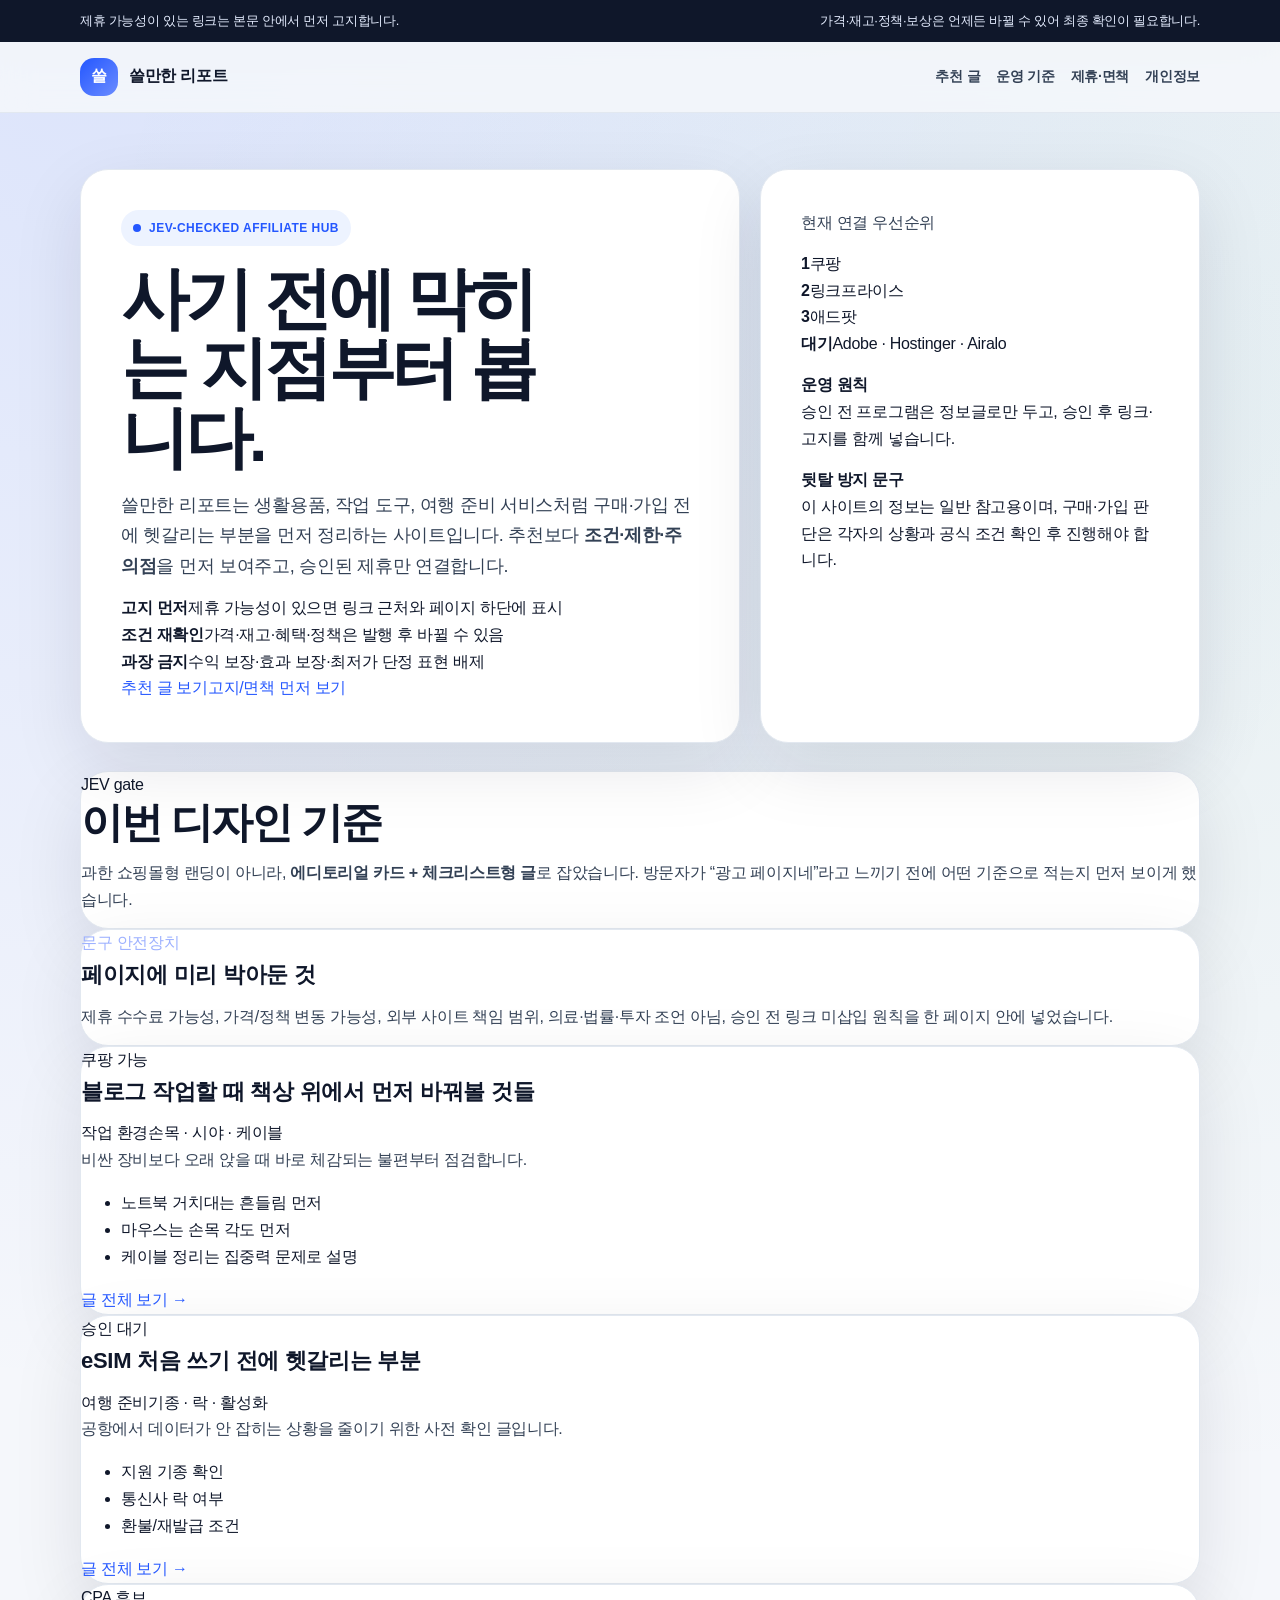
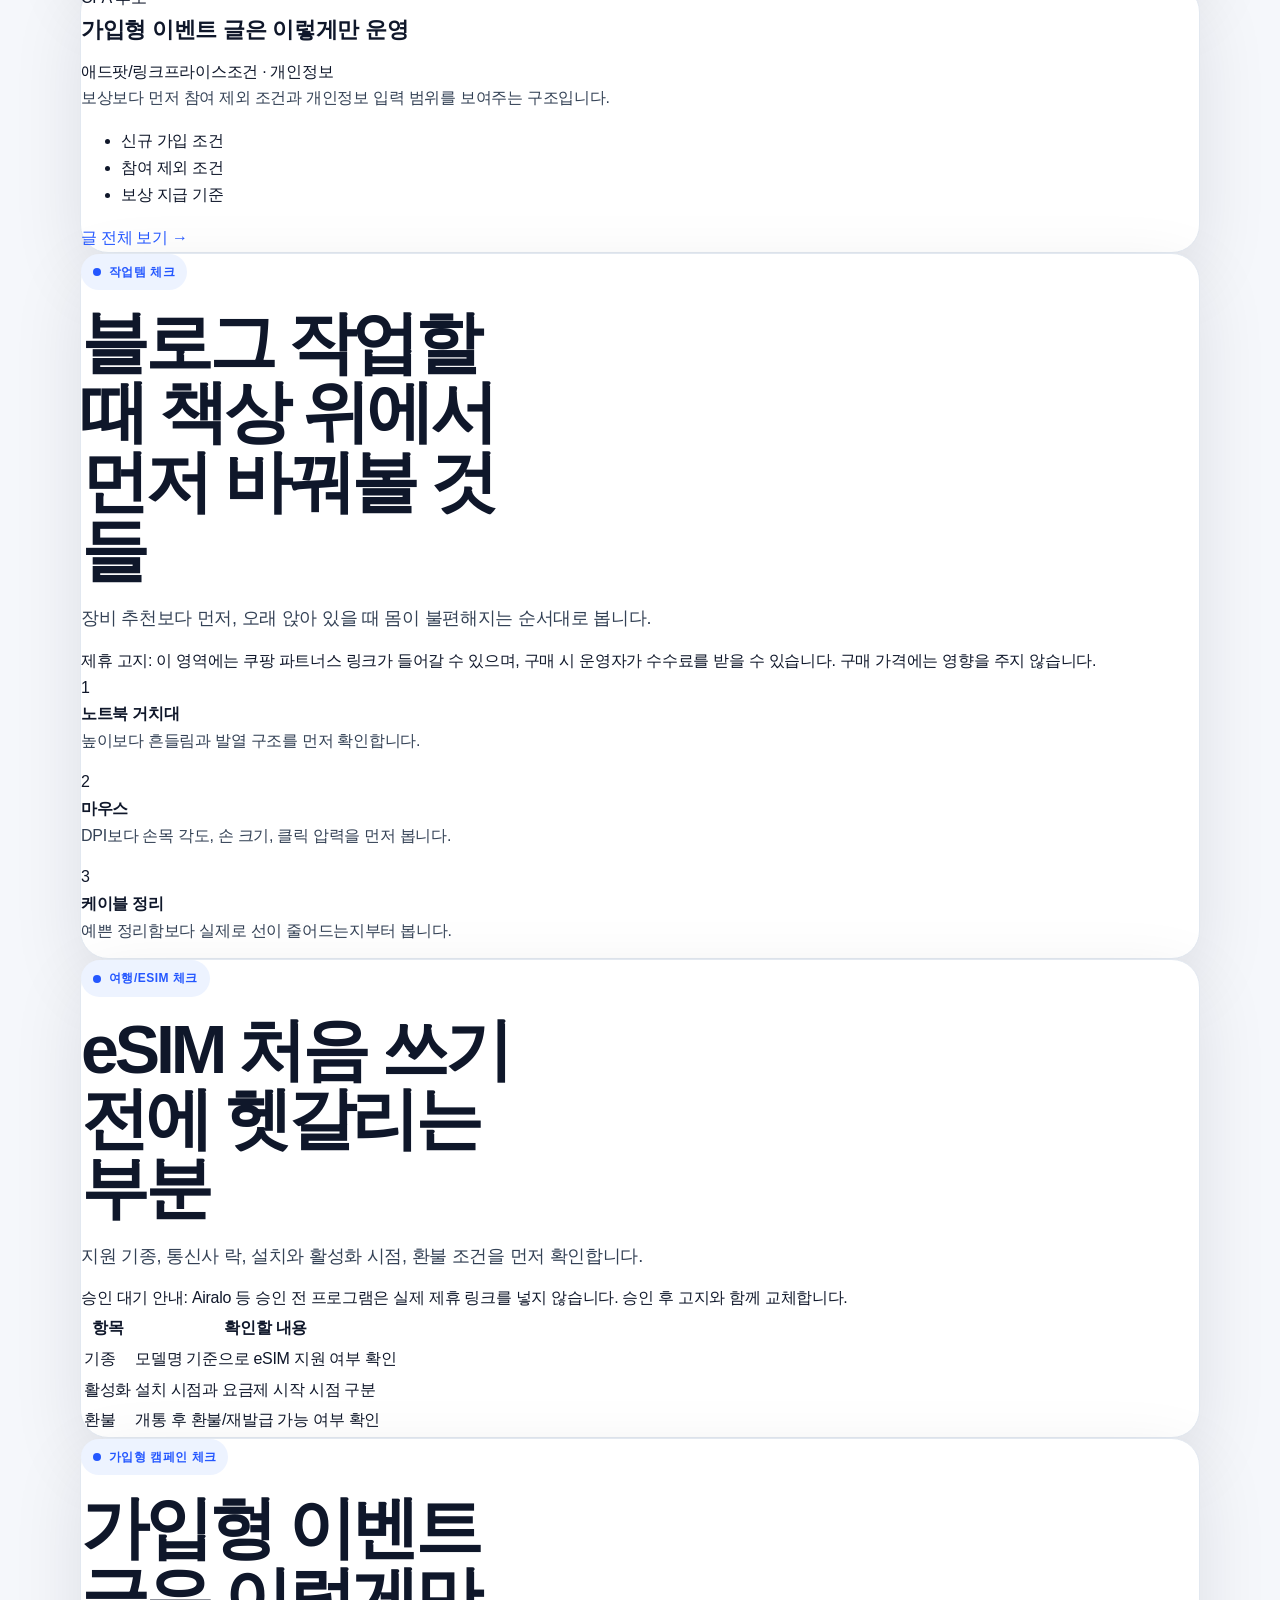
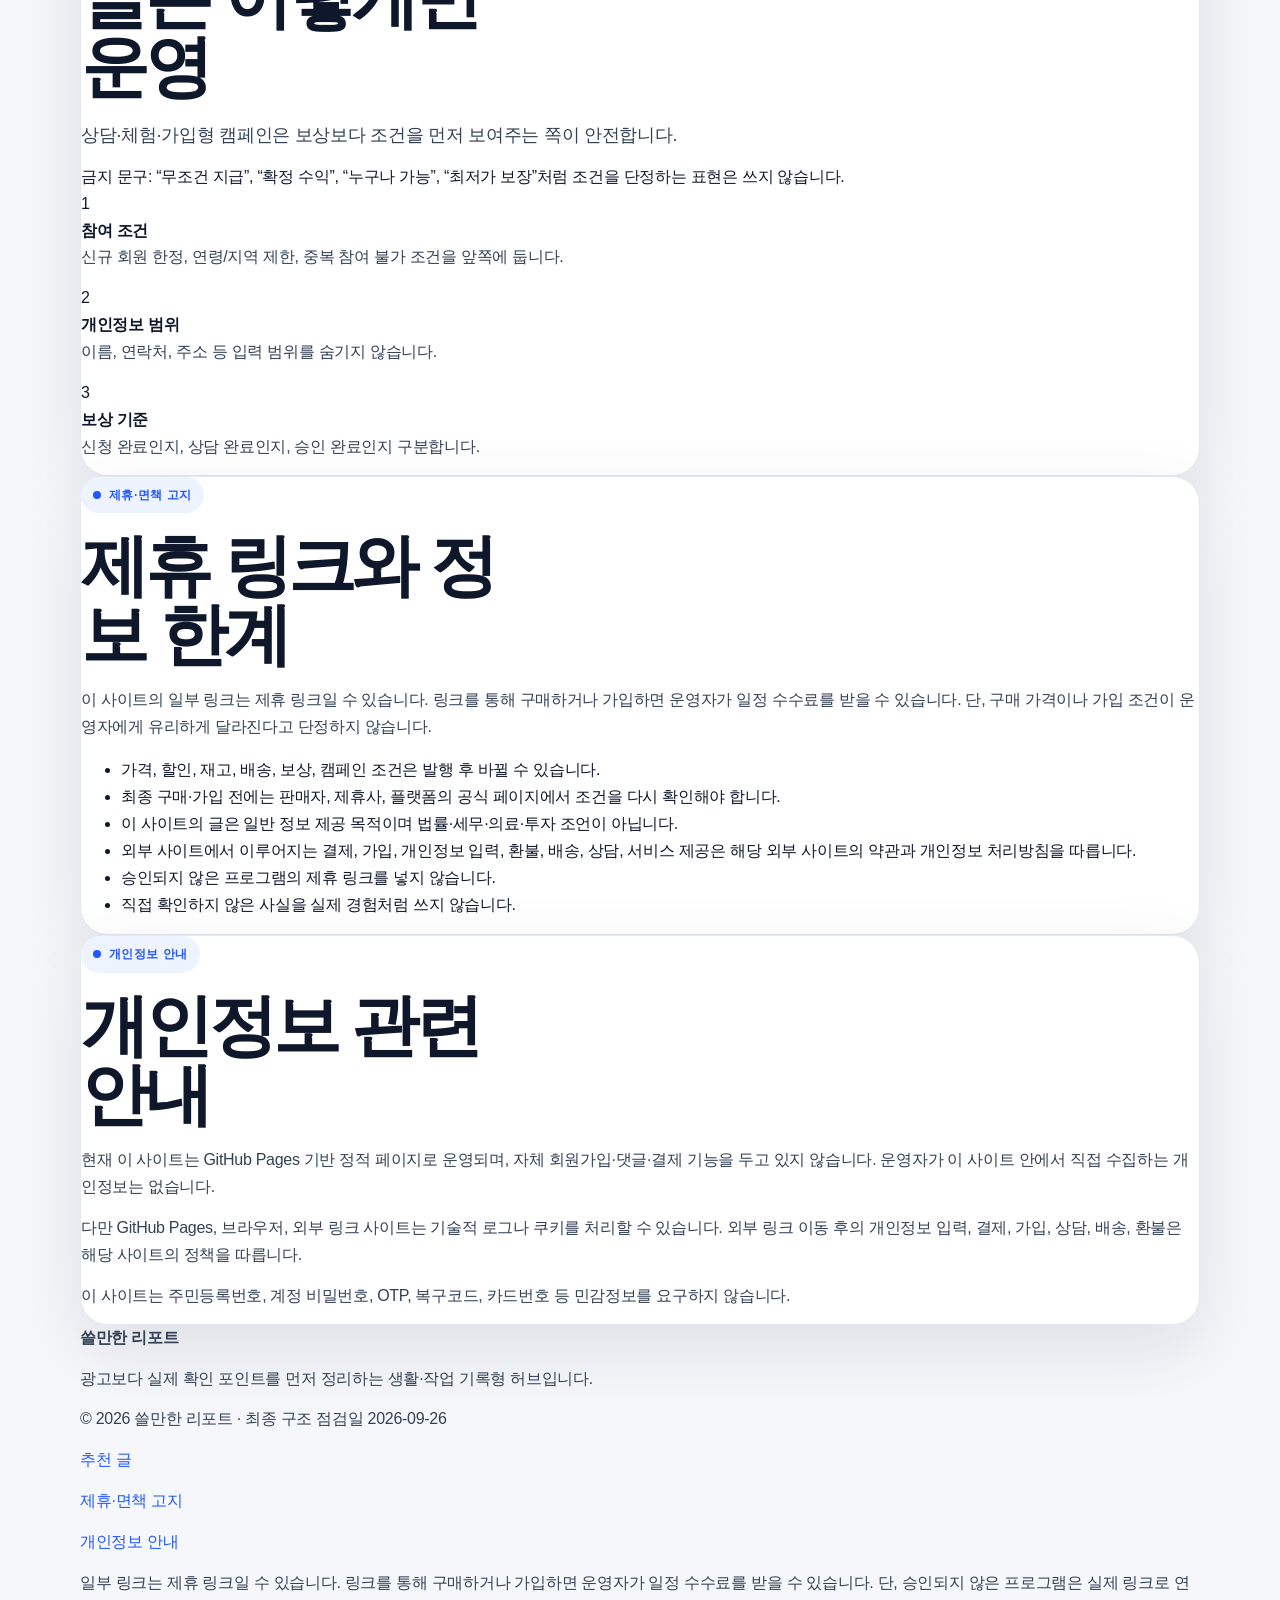
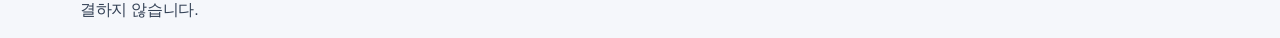
==== commit 60a9c097: "Update index.html" ====
--- a/index.html
+++ b/index.html
@@ -14,7 +14,7 @@
 <main id="top">
 <section class="hero"><div class="wrap hero-grid"><div class="box"><span class="badge"><span class="dot"></span>JEV-checked affiliate hub</span><h1>사기 전에 막히는 지점부터 봅니다.</h1><p class="lead">쓸만한 리포트는 생활용품, 작업 도구, 여행 준비 서비스처럼 구매·가입 전에 헷갈리는 부분을 먼저 정리하는 사이트입니다. 추천보다 <b>조건·제한·주의점</b>을 먼저 보여주고, 승인된 제휴만 연결합니다.</p><div class="safe"><div><b>고지 먼저</b><span>제휴 가능성이 있으면 링크 근처와 페이지 하단에 표시</span></div><div><b>조건 재확인</b><span>가격·재고·혜택·정책은 발행 후 바뀔 수 있음</span></div><div><b>과장 금지</b><span>수익 보장·효과 보장·최저가 단정 표현 배제</span></div></div><div class="btns"><a class="btn" href="#featured">추천 글 보기</a><a class="btn alt" href="disclosure.html">고지/면책 먼저 보기</a></div></div><aside class="box"><p class="kicker">현재 연결 우선순위</p><div class="stats"><div><b>1</b><span>쿠팡</span></div><div><b>2</b><span>링크프라이스</span></div><div><b>3</b><span>애드팟</span></div><div><b>대기</b><span>Adobe · Hostinger · Airalo</span></div></div><p></p><div class="notice"><b>운영 원칙</b><br>승인 전 프로그램은 정보글로만 두고, 승인 후 링크·고지를 함께 넣습니다.</div><p></p><div class="risk"><b>뒷탈 방지 문구</b><br>이 사이트의 정보는 일반 참고용이며, 구매·가입 판단은 각자의 상황과 공식 조건 확인 후 진행해야 합니다.</div></aside></div></section>
 <section class="section" id="policy"><div class="wrap grid2"><div class="card"><span class="kicker">JEV gate</span><h2>이번 디자인 기준</h2><p>과한 쇼핑몰형 랜딩이 아니라, <b>에디토리얼 카드 + 체크리스트형 글</b>로 잡았습니다. 방문자가 “광고 페이지네”라고 느끼기 전에 어떤 기준으로 적는지 먼저 보이게 했습니다.</p></div><div class="card dark"><span class="kicker" style="color:#9cb0ff">문구 안전장치</span><h3>페이지에 미리 박아둔 것</h3><p>제휴 수수료 가능성, 가격/정책 변동 가능성, 외부 사이트 책임 범위, 의료·법률·투자 조언 아님, 승인 전 링크 미삽입 원칙을 한 페이지 안에 넣었습니다.</p></div></div></section>
-<section class="section" id="featured"><div class="wrap"><div class="grid3"><article class="card"><span class="tag">쿠팡 가능</span><h3>블로그 작업할 때 책상 위에서 먼저 바꿔볼 것들</h3><div class="meta"><span>작업 환경</span><span>손목 · 시야 · 케이블</span></div><p>비싼 장비보다 오래 앉을 때 바로 체감되는 불편부터 점검합니다.</p><ul><li>노트북 거치대는 흔들림 먼저</li><li>마우스는 손목 각도 먼저</li><li>케이블 정리는 집중력 문제로 설명</li></ul><a href="#desk">본문에서 보기 →</a></article><article class="card"><span class="tag">승인 대기</span><h3>eSIM 처음 쓰기 전에 헷갈리는 부분</h3><div class="meta"><span>여행 준비</span><span>기종 · 락 · 활성화</span></div><p>공항에서 데이터가 안 잡히는 상황을 줄이기 위한 사전 확인 글입니다.</p><ul><li>지원 기종 확인</li><li>통신사 락 여부</li><li>환불/재발급 조건</li></ul><a href="#esim">본문에서 보기 →</a></article><article class="card"><span class="tag">CPA 후보</span><h3>가입형 이벤트 글은 이렇게만 운영</h3><div class="meta"><span>애드팟/링크프라이스</span><span>조건 · 개인정보</span></div><p>보상보다 먼저 참여 제외 조건과 개인정보 입력 범위를 보여주는 구조입니다.</p><ul><li>신규 가입 조건</li><li>참여 제외 조건</li><li>보상 지급 기준</li></ul><a href="#cpa">본문에서 보기 →</a></article></div></div></section>
+<section class="section" id="featured"><div class="wrap"><div class="grid3"><article class="card"><span class="tag">쿠팡 가능</span><h3>블로그 작업할 때 책상 위에서 먼저 바꿔볼 것들</h3><div class="meta"><span>작업 환경</span><span>손목 · 시야 · 케이블</span></div><p>비싼 장비보다 오래 앉을 때 바로 체감되는 불편부터 점검합니다.</p><ul><li>노트북 거치대는 흔들림 먼저</li><li>마우스는 손목 각도 먼저</li><li>케이블 정리는 집중력 문제로 설명</li></ul><a href="posts/blogging-desk-gear.html">글 전체 보기 →</a></article><article class="card"><span class="tag">승인 대기</span><h3>eSIM 처음 쓰기 전에 헷갈리는 부분</h3><div class="meta"><span>여행 준비</span><span>기종 · 락 · 활성화</span></div><p>공항에서 데이터가 안 잡히는 상황을 줄이기 위한 사전 확인 글입니다.</p><ul><li>지원 기종 확인</li><li>통신사 락 여부</li><li>환불/재발급 조건</li></ul><a href="posts/travel-esim-checklist.html">글 전체 보기 →</a></article><article class="card"><span class="tag">CPA 후보</span><h3>가입형 이벤트 글은 이렇게만 운영</h3><div class="meta"><span>애드팟/링크프라이스</span><span>조건 · 개인정보</span></div><p>보상보다 먼저 참여 제외 조건과 개인정보 입력 범위를 보여주는 구조입니다.</p><ul><li>신규 가입 조건</li><li>참여 제외 조건</li><li>보상 지급 기준</li></ul><a href="posts/cpa-campaign-checklist.html">글 전체 보기 →</a></article></div></div></section>
 <section class="section"><div class="wrap article" id="desk"><span class="badge"><span class="dot"></span>작업템 체크</span><h1>블로그 작업할 때 책상 위에서 먼저 바꿔볼 것들</h1><p class="lead">장비 추천보다 먼저, 오래 앉아 있을 때 몸이 불편해지는 순서대로 봅니다.</p><div class="notice">제휴 고지: 이 영역에는 쿠팡 파트너스 링크가 들어갈 수 있으며, 구매 시 운영자가 수수료를 받을 수 있습니다. 구매 가격에는 영향을 주지 않습니다.</div><div class="checks"><div class="check"><div class="num">1</div><div><b>노트북 거치대</b><p>높이보다 흔들림과 발열 구조를 먼저 확인합니다.</p></div></div><div class="check"><div class="num">2</div><div><b>마우스</b><p>DPI보다 손목 각도, 손 크기, 클릭 압력을 먼저 봅니다.</p></div></div><div class="check"><div class="num">3</div><div><b>케이블 정리</b><p>예쁜 정리함보다 실제로 선이 줄어드는지부터 봅니다.</p></div></div></div></div></section>
 <section class="section"><div class="wrap article" id="esim"><span class="badge"><span class="dot"></span>여행/eSIM 체크</span><h1>eSIM 처음 쓰기 전에 헷갈리는 부분</h1><p class="lead">지원 기종, 통신사 락, 설치와 활성화 시점, 환불 조건을 먼저 확인합니다.</p><div class="notice">승인 대기 안내: Airalo 등 승인 전 프로그램은 실제 제휴 링크를 넣지 않습니다. 승인 후 고지와 함께 교체합니다.</div><table><tr><th>항목</th><th>확인할 내용</th></tr><tr><td>기종</td><td>모델명 기준으로 eSIM 지원 여부 확인</td></tr><tr><td>활성화</td><td>설치 시점과 요금제 시작 시점 구분</td></tr><tr><td>환불</td><td>개통 후 환불/재발급 가능 여부 확인</td></tr></table></div></section>
 <section class="section"><div class="wrap article" id="cpa"><span class="badge"><span class="dot"></span>가입형 캠페인 체크</span><h1>가입형 이벤트 글은 이렇게만 운영</h1><p class="lead">상담·체험·가입형 캠페인은 보상보다 조건을 먼저 보여주는 쪽이 안전합니다.</p><div class="risk">금지 문구: “무조건 지급”, “확정 수익”, “누구나 가능”, “최저가 보장”처럼 조건을 단정하는 표현은 쓰지 않습니다.</div><div class="checks"><div class="check"><div class="num">1</div><div><b>참여 조건</b><p>신규 회원 한정, 연령/지역 제한, 중복 참여 불가 조건을 앞쪽에 둡니다.</p></div></div><div class="check"><div class="num">2</div><div><b>개인정보 범위</b><p>이름, 연락처, 주소 등 입력 범위를 숨기지 않습니다.</p></div></div><div class="check"><div class="num">3</div><div><b>보상 기준</b><p>신청 완료인지, 상담 완료인지, 승인 완료인지 구분합니다.</p></div></div></div></div></section>
@@ -25,3 +25,5 @@
 </body>
 </html>
 
+
+
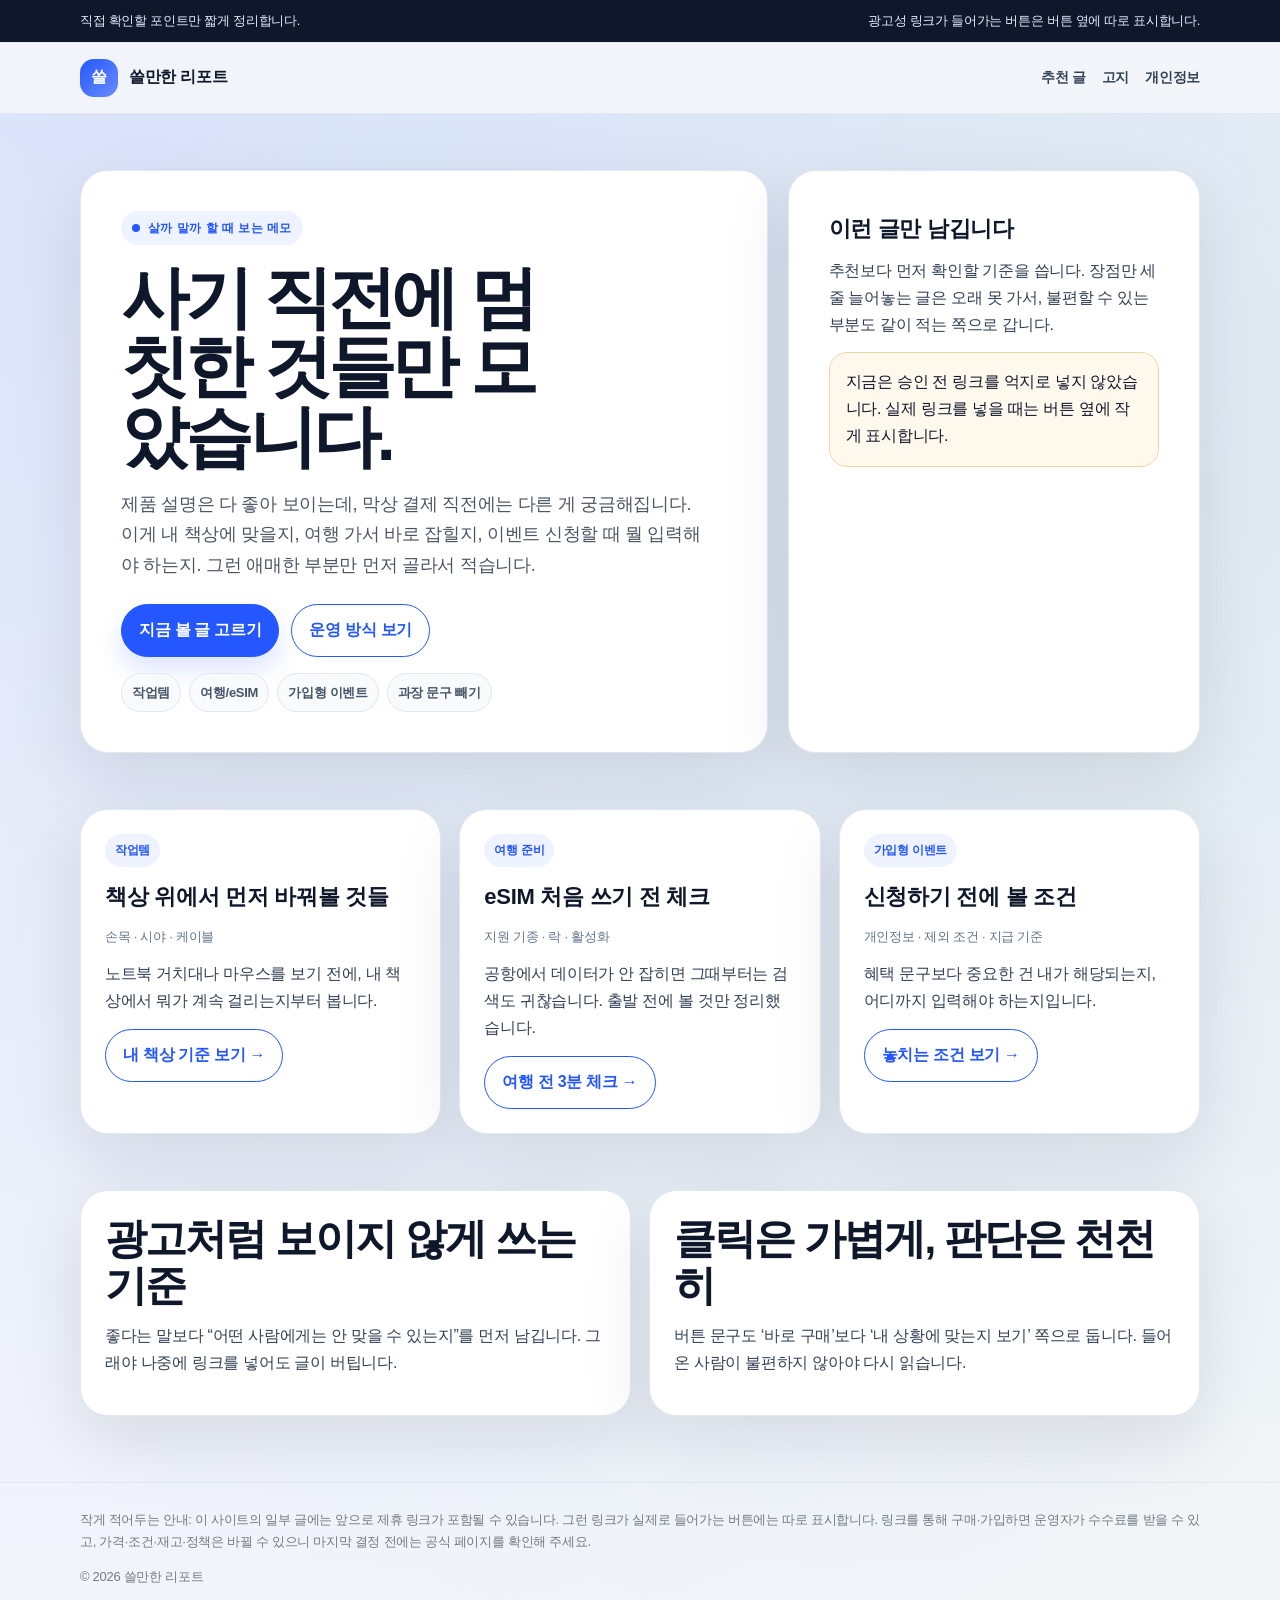
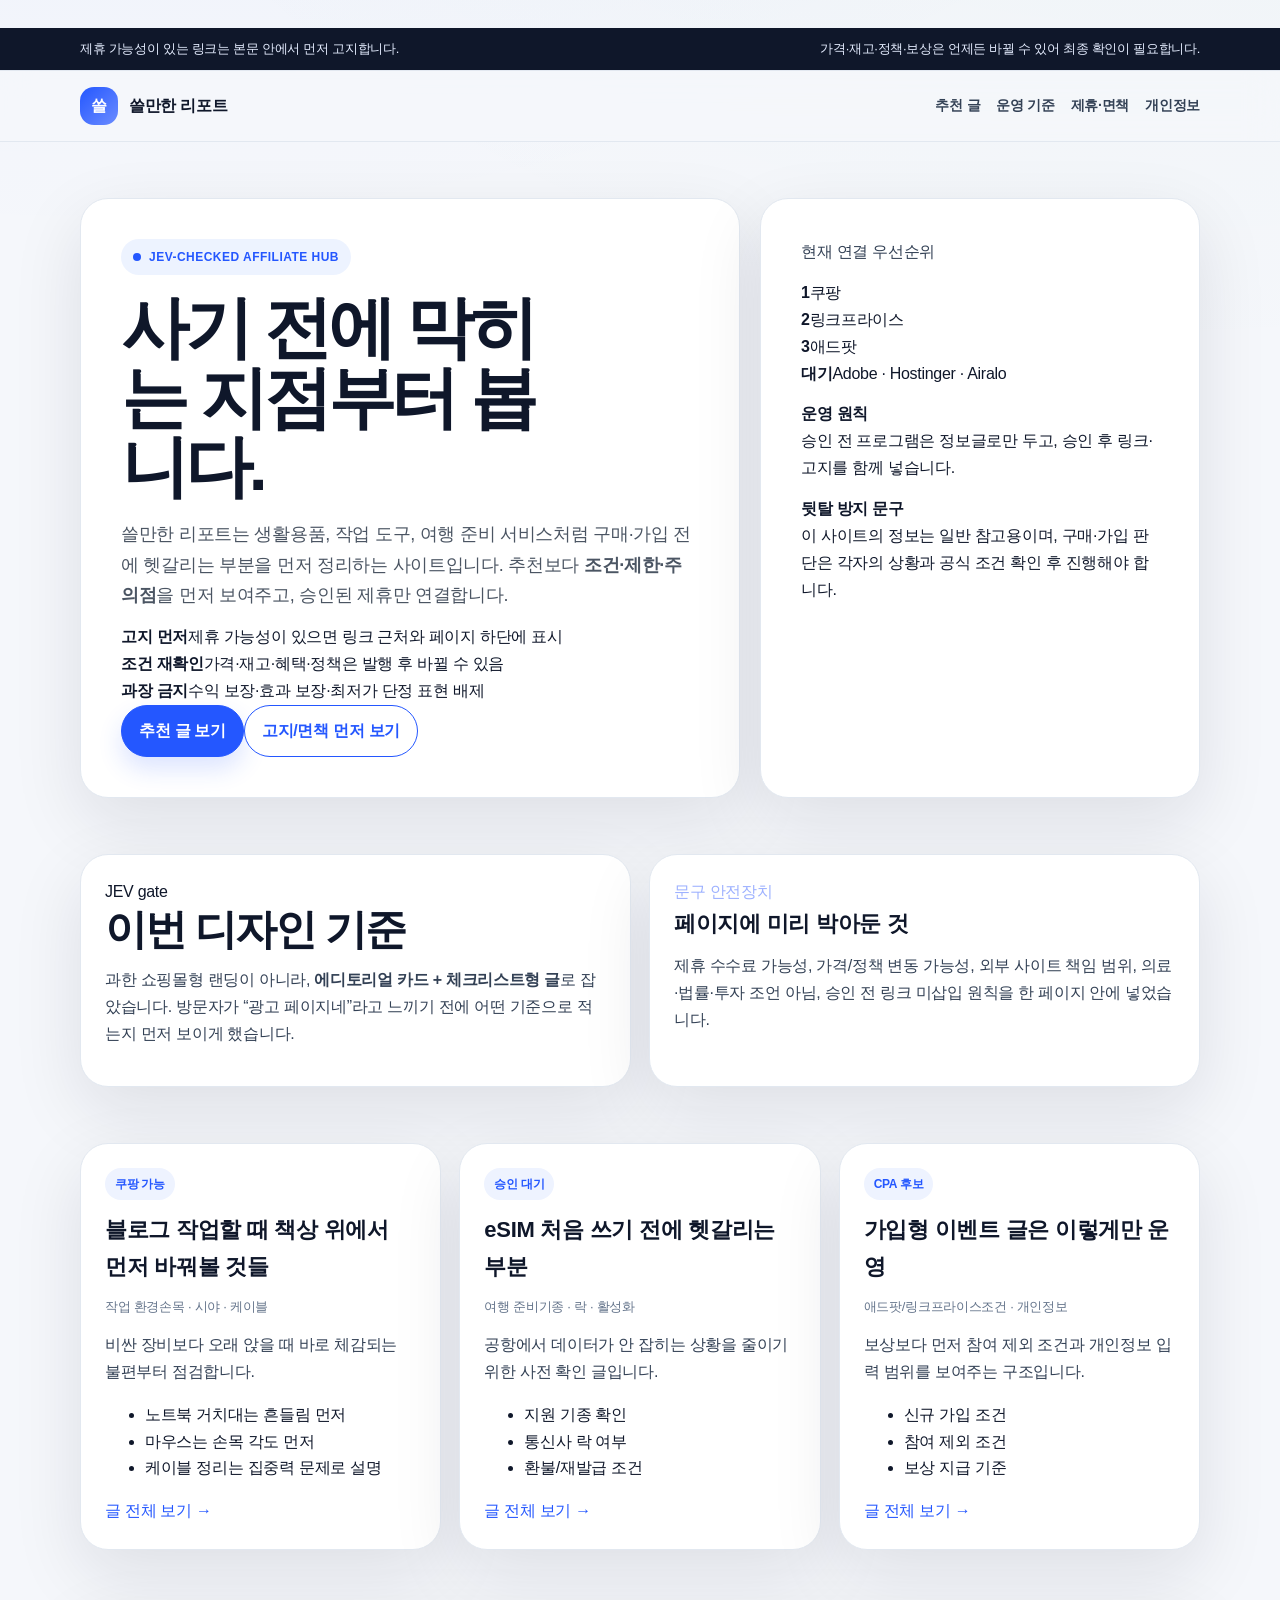
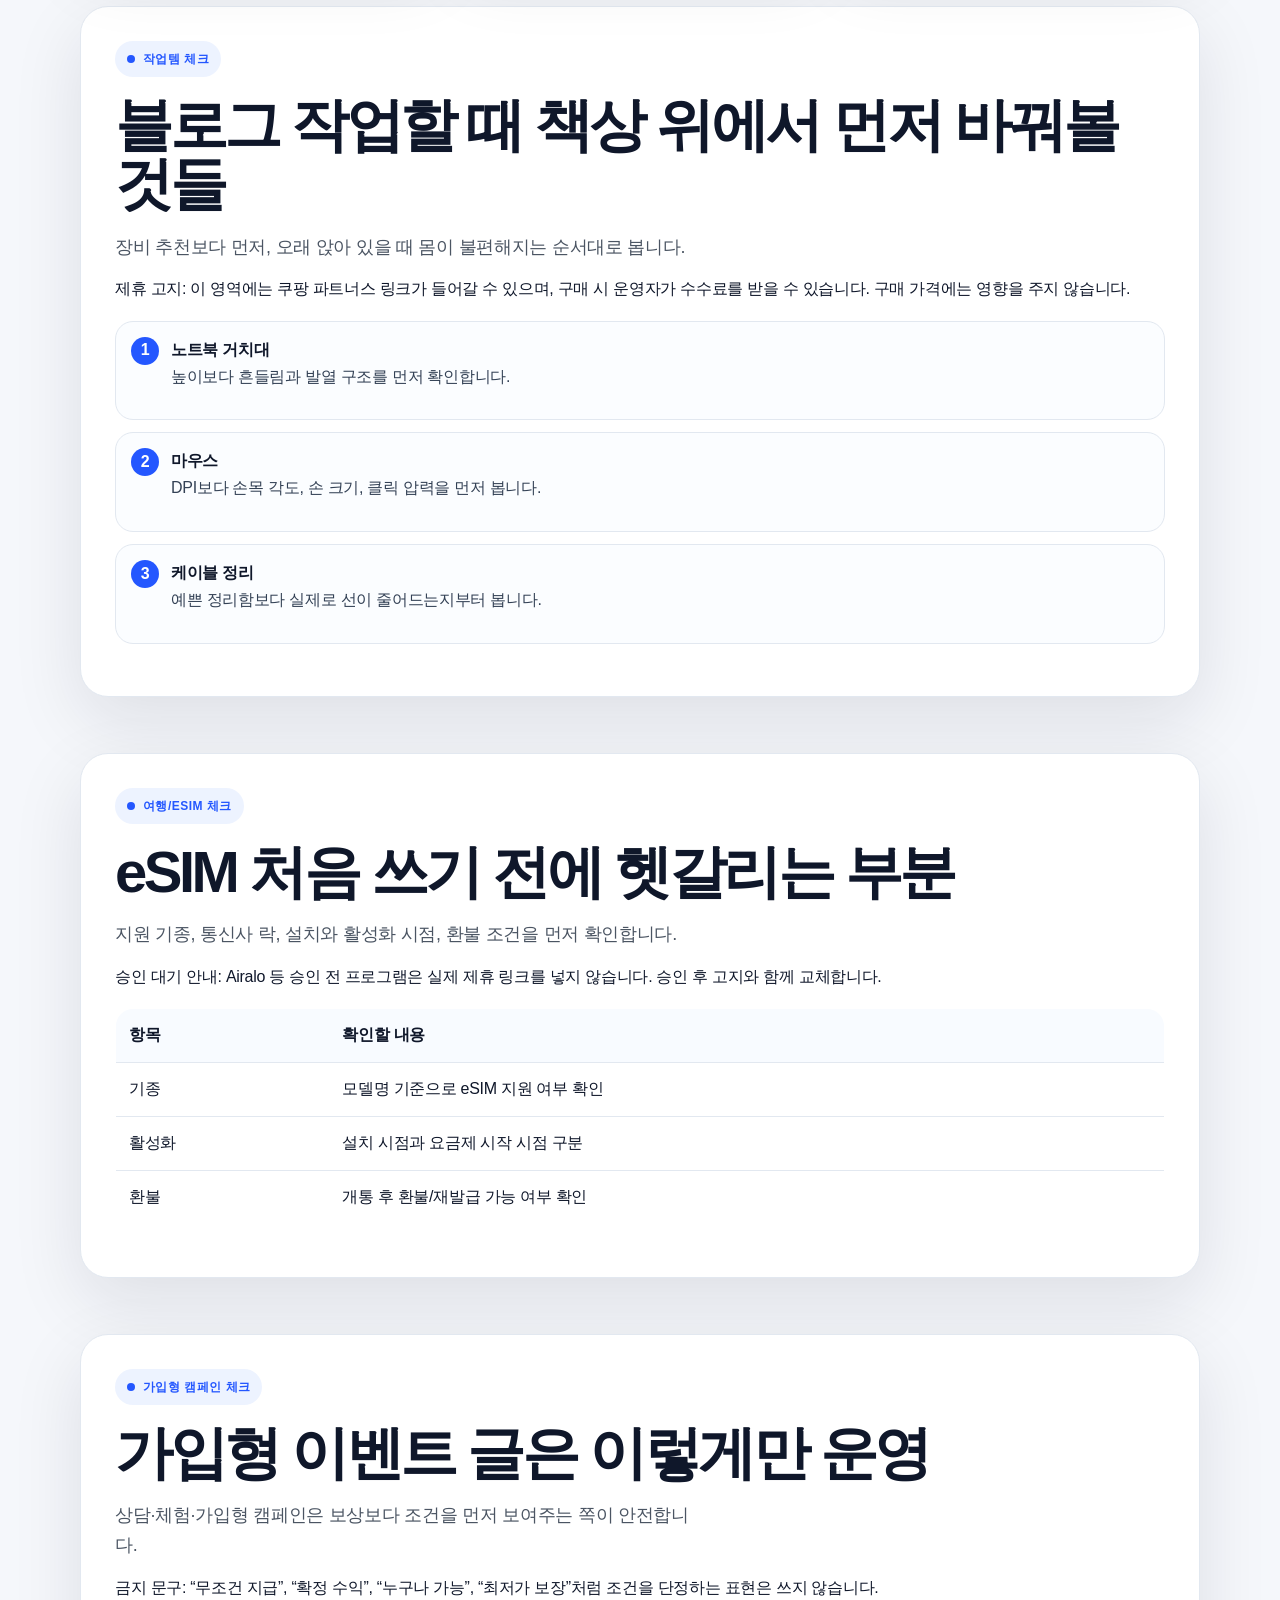
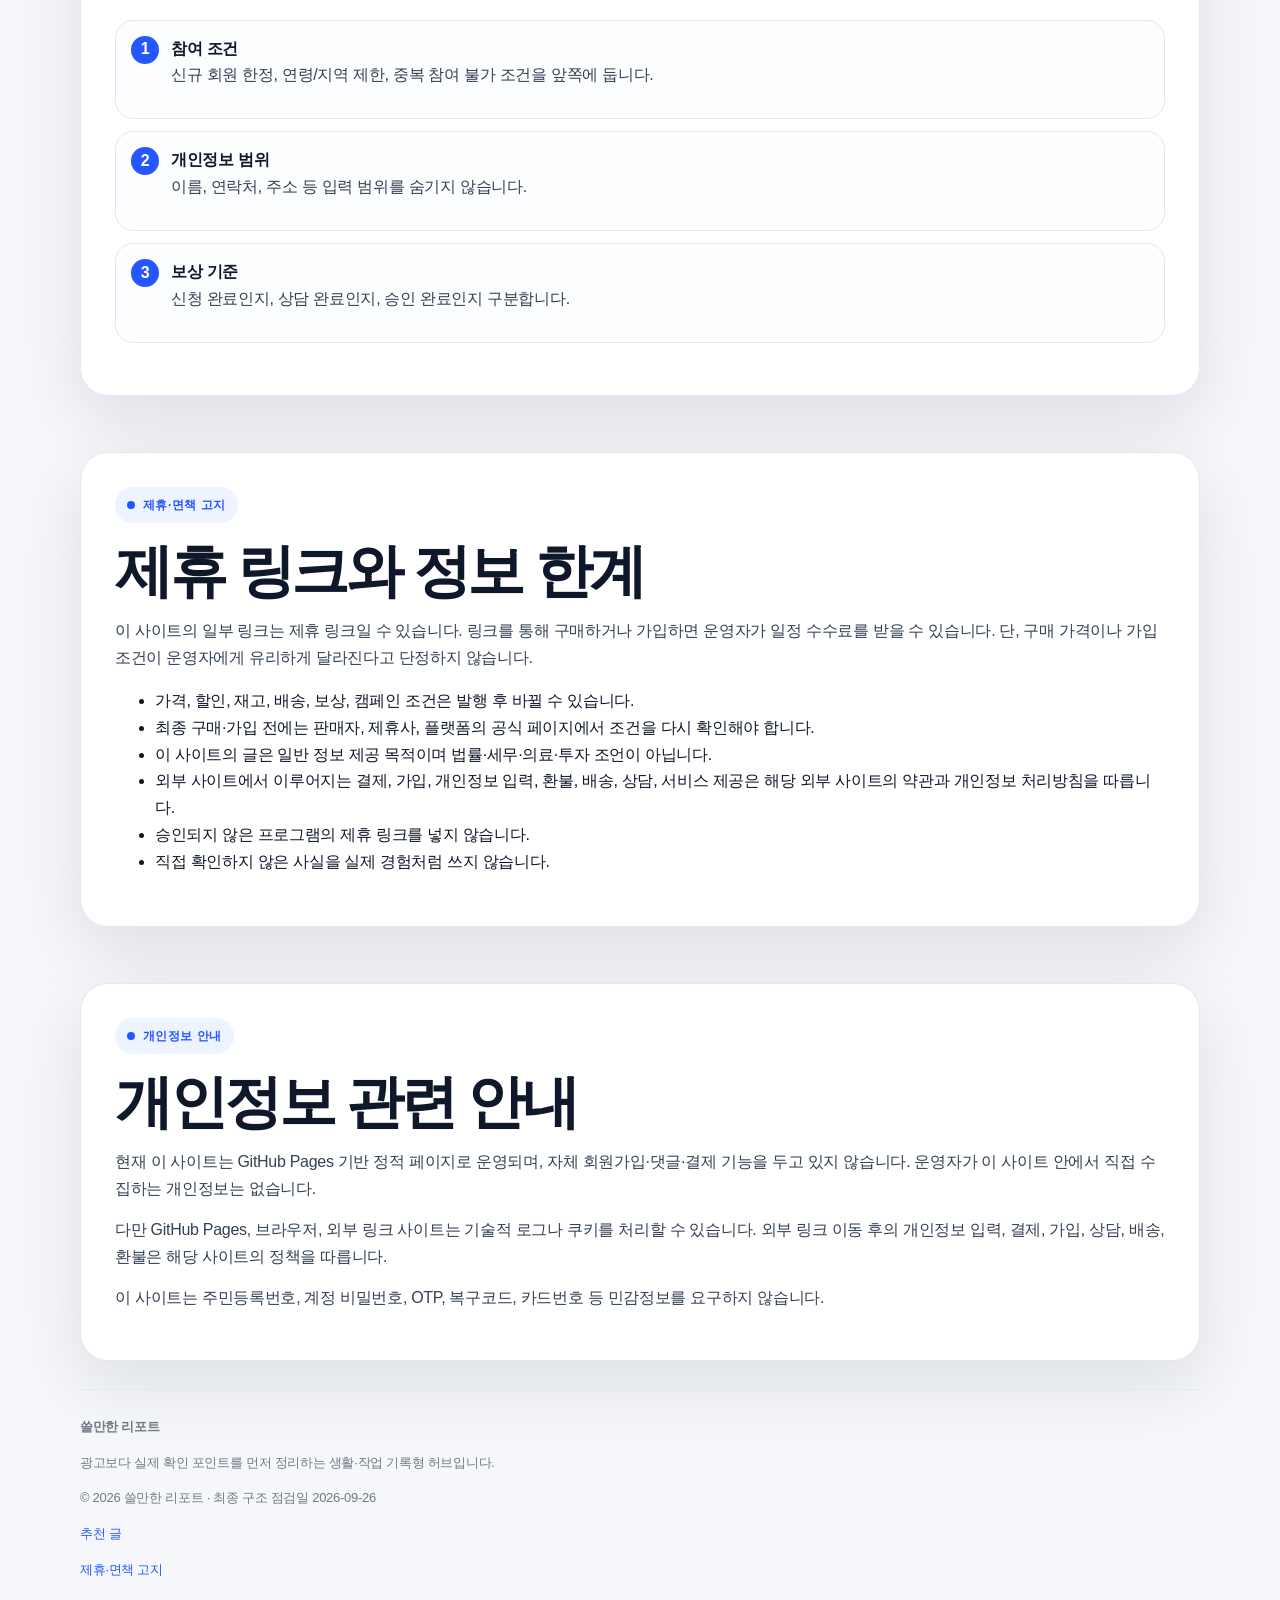
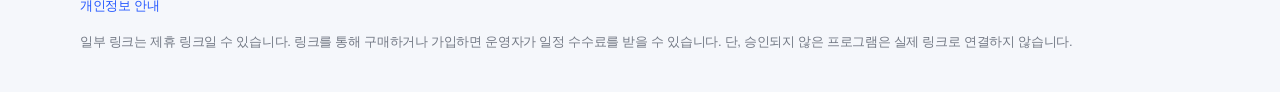
==== commit 5a4e6352: "Humanize copy and soften disclosure: index.html" ====
--- a/index.html
+++ b/index.html
@@ -1,4 +1,5 @@
-<!doctype html>
+<!doctype html><html lang="ko"><head><meta charset="utf-8"><meta name="viewport" content="width=device-width,initial-scale=1"><title>쓸만한 리포트 | 살까 말까 할 때 보는 체크 메모</title><meta name="description" content="구매와 가입 직전에 헷갈리는 부분만 사람 말투로 정리하는 체크 메모입니다."><style>
+:root{--bg:#f6f7fb;--paper:#fff;--ink:#111827;--muted:#64748b;--line:#e5e7eb;--blue:#2457ff;--blue2:#eef3ff;--warm:#fff8ed;--green:#0f766e;--shadow:0 22px 60px rgba(17,24,39,.09)}*{box-sizing:border-box}body{margin:0;background:radial-gradient(circle at 8% 0,rgba(36,87,255,.09),transparent 26%),var(--bg);color:var(--ink);font-family:-apple-system,BlinkMacSystemFont,'Apple SD Gothic Neo','Noto Sans KR','Segoe UI',sans-serif;line-height:1.72;letter-spacing:-.018em}.wrap{width:min(1080px,calc(100% - 32px));margin:auto}a{color:var(--blue);text-decoration:none}.top{font-size:12px;color:#6b7280;background:#fff;border-bottom:1px solid var(--line)}.top .wrap{padding:8px 0;display:flex;justify-content:space-between;gap:12px;flex-wrap:wrap}.nav{position:sticky;top:0;background:rgba(246,247,251,.86);backdrop-filter:blur(14px);border-bottom:1px solid var(--line);z-index:10}.nav .wrap{display:flex;align-items:center;justify-content:space-between;gap:16px;padding:15px 0}.brand{font-weight:900;color:var(--ink);display:flex;gap:10px;align-items:center}.mark{width:36px;height:36px;border-radius:13px;background:linear-gradient(135deg,var(--blue),#7290ff);display:grid;place-items:center;color:#fff}.links{display:flex;gap:15px;flex-wrap:wrap;font-size:14px}.links a{color:#374151;font-weight:700}.hero{padding:52px 0 22px}.heroGrid{display:grid;grid-template-columns:1.25fr .75fr;gap:20px}.box,.card,.article{background:var(--paper);border:1px solid var(--line);border-radius:28px;box-shadow:var(--shadow)}.box{padding:38px}.eyebrow{display:inline-flex;align-items:center;gap:8px;border-radius:999px;background:var(--blue2);color:var(--blue);padding:7px 11px;font-size:12px;font-weight:900;letter-spacing:.04em}.dot{width:7px;height:7px;border-radius:50%;background:var(--blue)}h1{font-size:clamp(36px,5.8vw,64px);line-height:1.03;letter-spacing:-.06em;margin:17px 0;max-width:12ch}h2{font-size:clamp(26px,4vw,40px);line-height:1.15;letter-spacing:-.045em;margin:0 0 14px}h3{font-size:22px;margin:0 0 10px}p{margin:0 0 14px;color:#374151}.lead{font-size:18px;color:#4b5563;max-width:58ch}.buttons{display:flex;gap:12px;flex-wrap:wrap;margin-top:24px}.btn{display:inline-flex;align-items:center;justify-content:center;padding:12px 17px;border-radius:999px;background:var(--blue);color:#fff;font-weight:900;border:1px solid var(--blue);box-shadow:0 12px 24px rgba(36,87,255,.16)}.btn.alt{background:#fff;color:var(--blue);box-shadow:none}.chips{display:flex;gap:8px;flex-wrap:wrap;margin-top:16px}.chip{background:#f8fafc;border:1px solid var(--line);border-radius:999px;padding:8px 10px;font-size:13px;color:#475569;font-weight:700}.grid3{display:grid;grid-template-columns:repeat(3,1fr);gap:18px}.grid2{display:grid;grid-template-columns:repeat(2,1fr);gap:18px}.section{padding:28px 0}.card{padding:24px}.tag{display:inline-flex;background:var(--blue2);color:var(--blue);border-radius:999px;padding:6px 10px;font-size:12px;font-weight:900;margin-bottom:12px}.meta{color:var(--muted);font-size:13px;margin:8px 0 14px}.note{background:var(--warm);border:1px solid #f3d5a5;border-radius:18px;padding:16px}.quiet{font-size:12px;color:#8a8f98;margin-top:20px}.article{padding:34px}.article h1{max-width:none;font-size:clamp(34px,5vw,58px)}.article h2{margin-top:38px}.checks{display:grid;gap:12px;margin:18px 0}.check{display:flex;gap:12px;padding:15px;border:1px solid var(--line);background:#fbfdff;border-radius:18px}.num{width:28px;height:28px;flex:0 0 28px;border-radius:50%;background:var(--blue);color:#fff;display:grid;place-items:center;font-weight:900}table{width:100%;border-collapse:collapse;margin:18px 0;background:#fff;border:1px solid var(--line);border-radius:18px;overflow:hidden}th,td{padding:13px;border-bottom:1px solid var(--line);text-align:left;vertical-align:top}th{background:#f8fbff}tr:last-child td{border-bottom:0}.foot{border-top:1px solid var(--line);margin-top:38px;padding:26px 0}.foot p{font-size:13px;color:#737985}@media(max-width:860px){.heroGrid,.grid3,.grid2{grid-template-columns:1fr}.nav .wrap{align-items:flex-start;flex-direction:column}.box,.article{padding:24px}h1{max-width:none}.wrap{width:min(100% - 24px,1080px)}}</style></head><body><div class="top"><div class="wrap"><span>직접 확인할 포인트만 짧게 정리합니다.</span><span>광고성 링크가 들어가는 버튼은 버튼 옆에 따로 표시합니다.</span></div></div><header class="nav"><div class="wrap"><a class="brand" href="/affiliate-hub/"><span class="mark">쓸</span><span>쓸만한 리포트</span></a><nav class="links"><a href="/affiliate-hub/#featured">추천 글</a><a href="/affiliate-hub/disclosure.html">고지</a><a href="/affiliate-hub/privacy.html">개인정보</a></nav></div></header><main><section class="hero"><div class="wrap heroGrid"><div class="box"><span class="eyebrow"><span class="dot"></span>살까 말까 할 때 보는 메모</span><h1>사기 직전에 멈칫한 것들만 모았습니다.</h1><p class="lead">제품 설명은 다 좋아 보이는데, 막상 결제 직전에는 다른 게 궁금해집니다. 이게 내 책상에 맞을지, 여행 가서 바로 잡힐지, 이벤트 신청할 때 뭘 입력해야 하는지. 그런 애매한 부분만 먼저 골라서 적습니다.</p><div class="buttons"><a class="btn" href="#featured">지금 볼 글 고르기</a><a class="btn alt" href="disclosure.html">운영 방식 보기</a></div><div class="chips"><span class="chip">작업템</span><span class="chip">여행/eSIM</span><span class="chip">가입형 이벤트</span><span class="chip">과장 문구 빼기</span></div></div><aside class="box"><h3>이런 글만 남깁니다</h3><p>추천보다 먼저 확인할 기준을 씁니다. 장점만 세 줄 늘어놓는 글은 오래 못 가서, 불편할 수 있는 부분도 같이 적는 쪽으로 갑니다.</p><div class="note">지금은 승인 전 링크를 억지로 넣지 않았습니다. 실제 링크를 넣을 때는 버튼 옆에 작게 표시합니다.</div></aside></div></section><section class="section" id="featured"><div class="wrap"><div class="grid3"><article class="card"><span class="tag">작업템</span><h3>책상 위에서 먼저 바꿔볼 것들</h3><p class="meta">손목 · 시야 · 케이블</p><p>노트북 거치대나 마우스를 보기 전에, 내 책상에서 뭐가 계속 걸리는지부터 봅니다.</p><a class="btn alt" href="posts/blogging-desk-gear.html">내 책상 기준 보기 →</a></article><article class="card"><span class="tag">여행 준비</span><h3>eSIM 처음 쓰기 전 체크</h3><p class="meta">지원 기종 · 락 · 활성화</p><p>공항에서 데이터가 안 잡히면 그때부터는 검색도 귀찮습니다. 출발 전에 볼 것만 정리했습니다.</p><a class="btn alt" href="posts/travel-esim-checklist.html">여행 전 3분 체크 →</a></article><article class="card"><span class="tag">가입형 이벤트</span><h3>신청하기 전에 볼 조건</h3><p class="meta">개인정보 · 제외 조건 · 지급 기준</p><p>혜택 문구보다 중요한 건 내가 해당되는지, 어디까지 입력해야 하는지입니다.</p><a class="btn alt" href="posts/cpa-campaign-checklist.html">놓치는 조건 보기 →</a></article></div></div></section><section class="section"><div class="wrap grid2"><div class="card"><h2>광고처럼 보이지 않게 쓰는 기준</h2><p>좋다는 말보다 “어떤 사람에게는 안 맞을 수 있는지”를 먼저 남깁니다. 그래야 나중에 링크를 넣어도 글이 버팁니다.</p></div><div class="card"><h2>클릭은 가볍게, 판단은 천천히</h2><p>버튼 문구도 ‘바로 구매’보다 ‘내 상황에 맞는지 보기’ 쪽으로 둡니다. 들어온 사람이 불편하지 않아야 다시 읽습니다.</p></div></div></section></main><footer class="foot"><div class="wrap"><p>작게 적어두는 안내: 이 사이트의 일부 글에는 앞으로 제휴 링크가 포함될 수 있습니다. 그런 링크가 실제로 들어가는 버튼에는 따로 표시합니다. 링크를 통해 구매·가입하면 운영자가 수수료를 받을 수 있고, 가격·조건·재고·정책은 바뀔 수 있으니 마지막 결정 전에는 공식 페이지를 확인해 주세요.</p><p>© 2026 쓸만한 리포트</p></div></footer></body></html><!doctype html>
 <html lang="ko">
 <head>
 <meta charset="utf-8"><meta name="viewport" content="width=device-width,initial-scale=1">
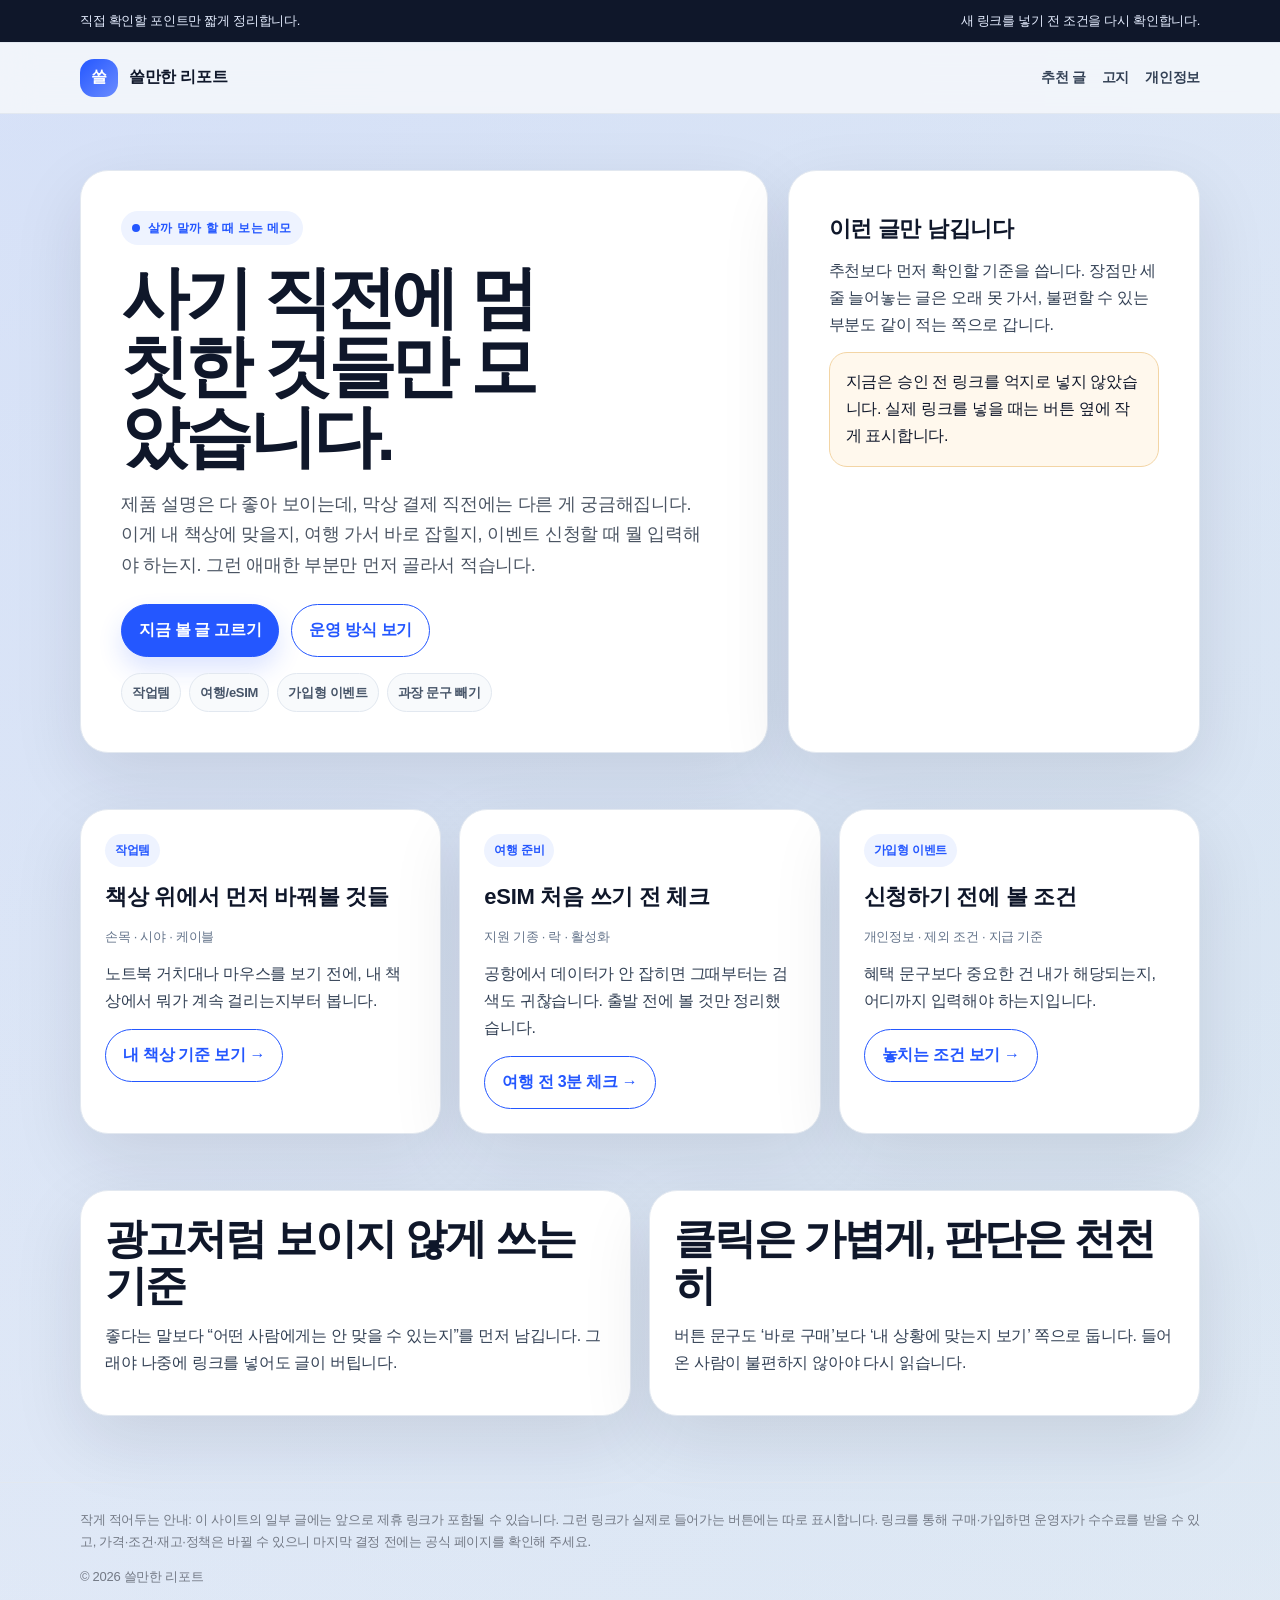
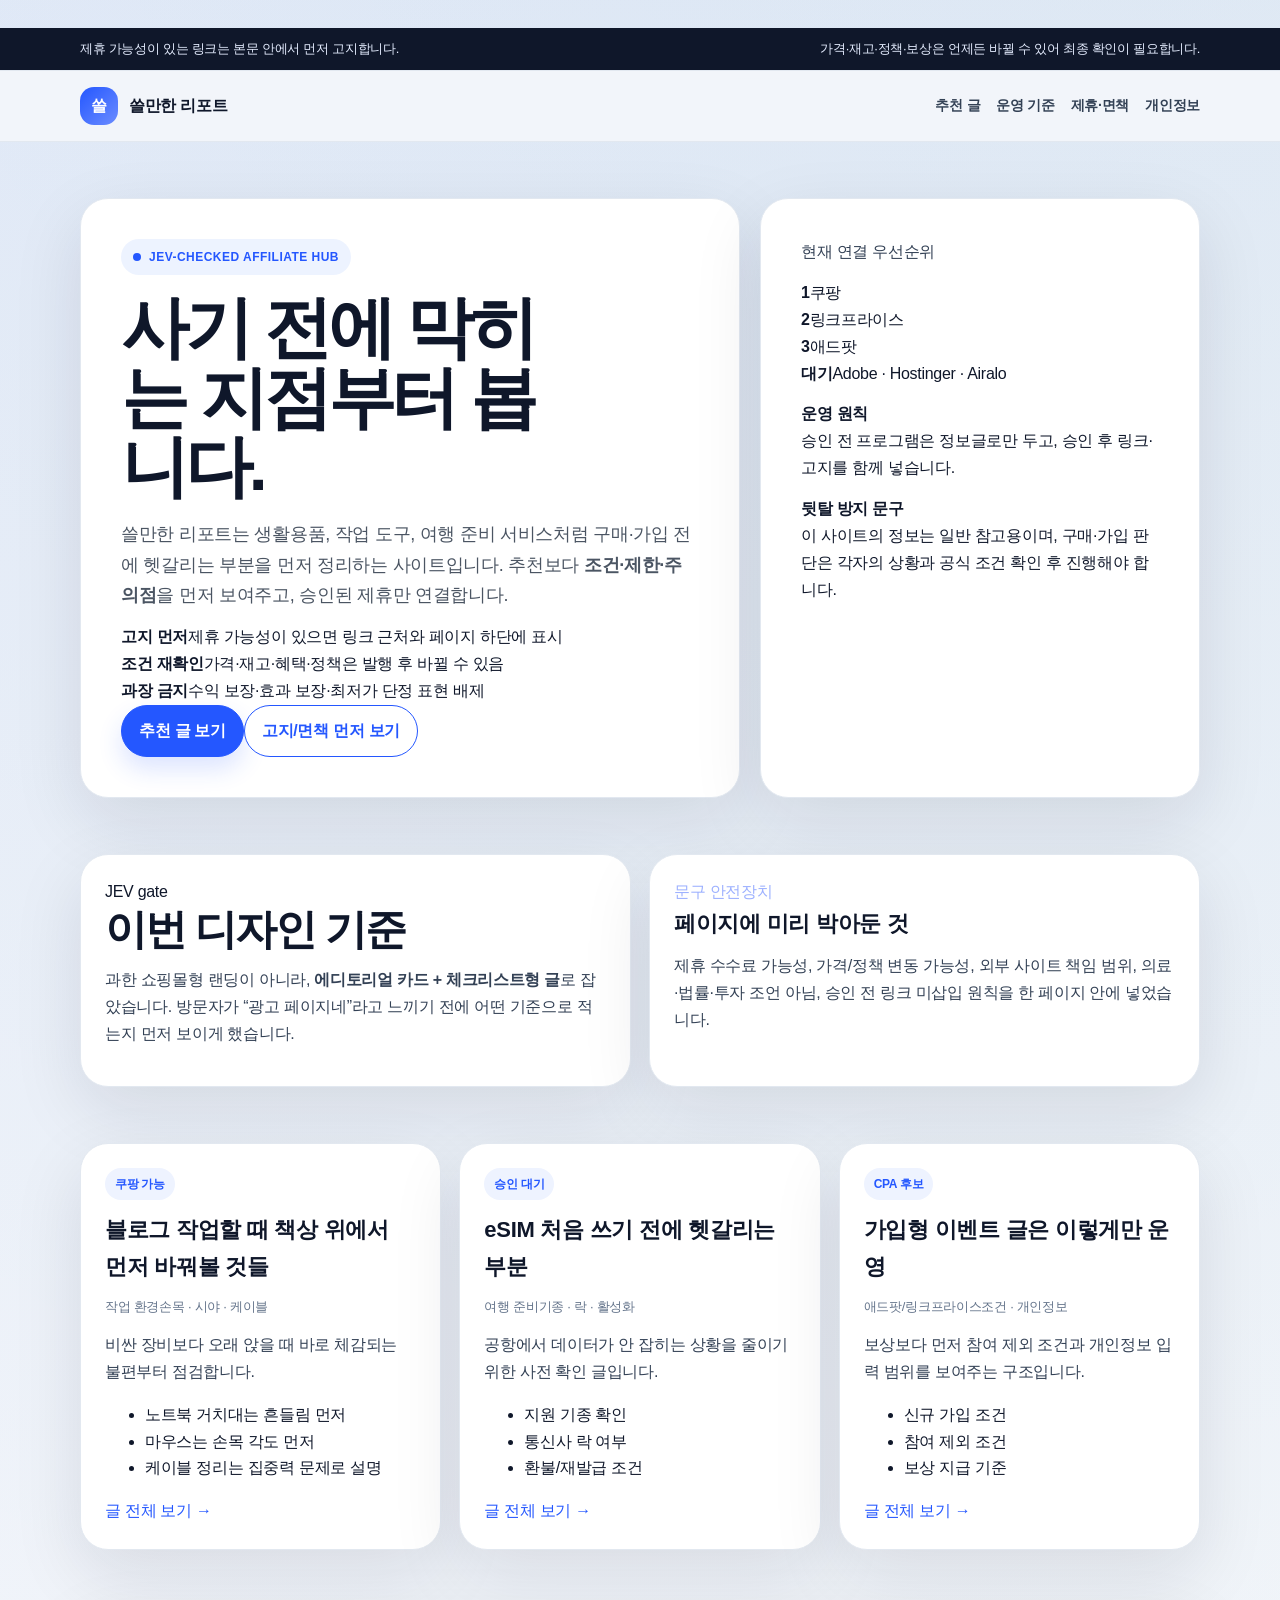
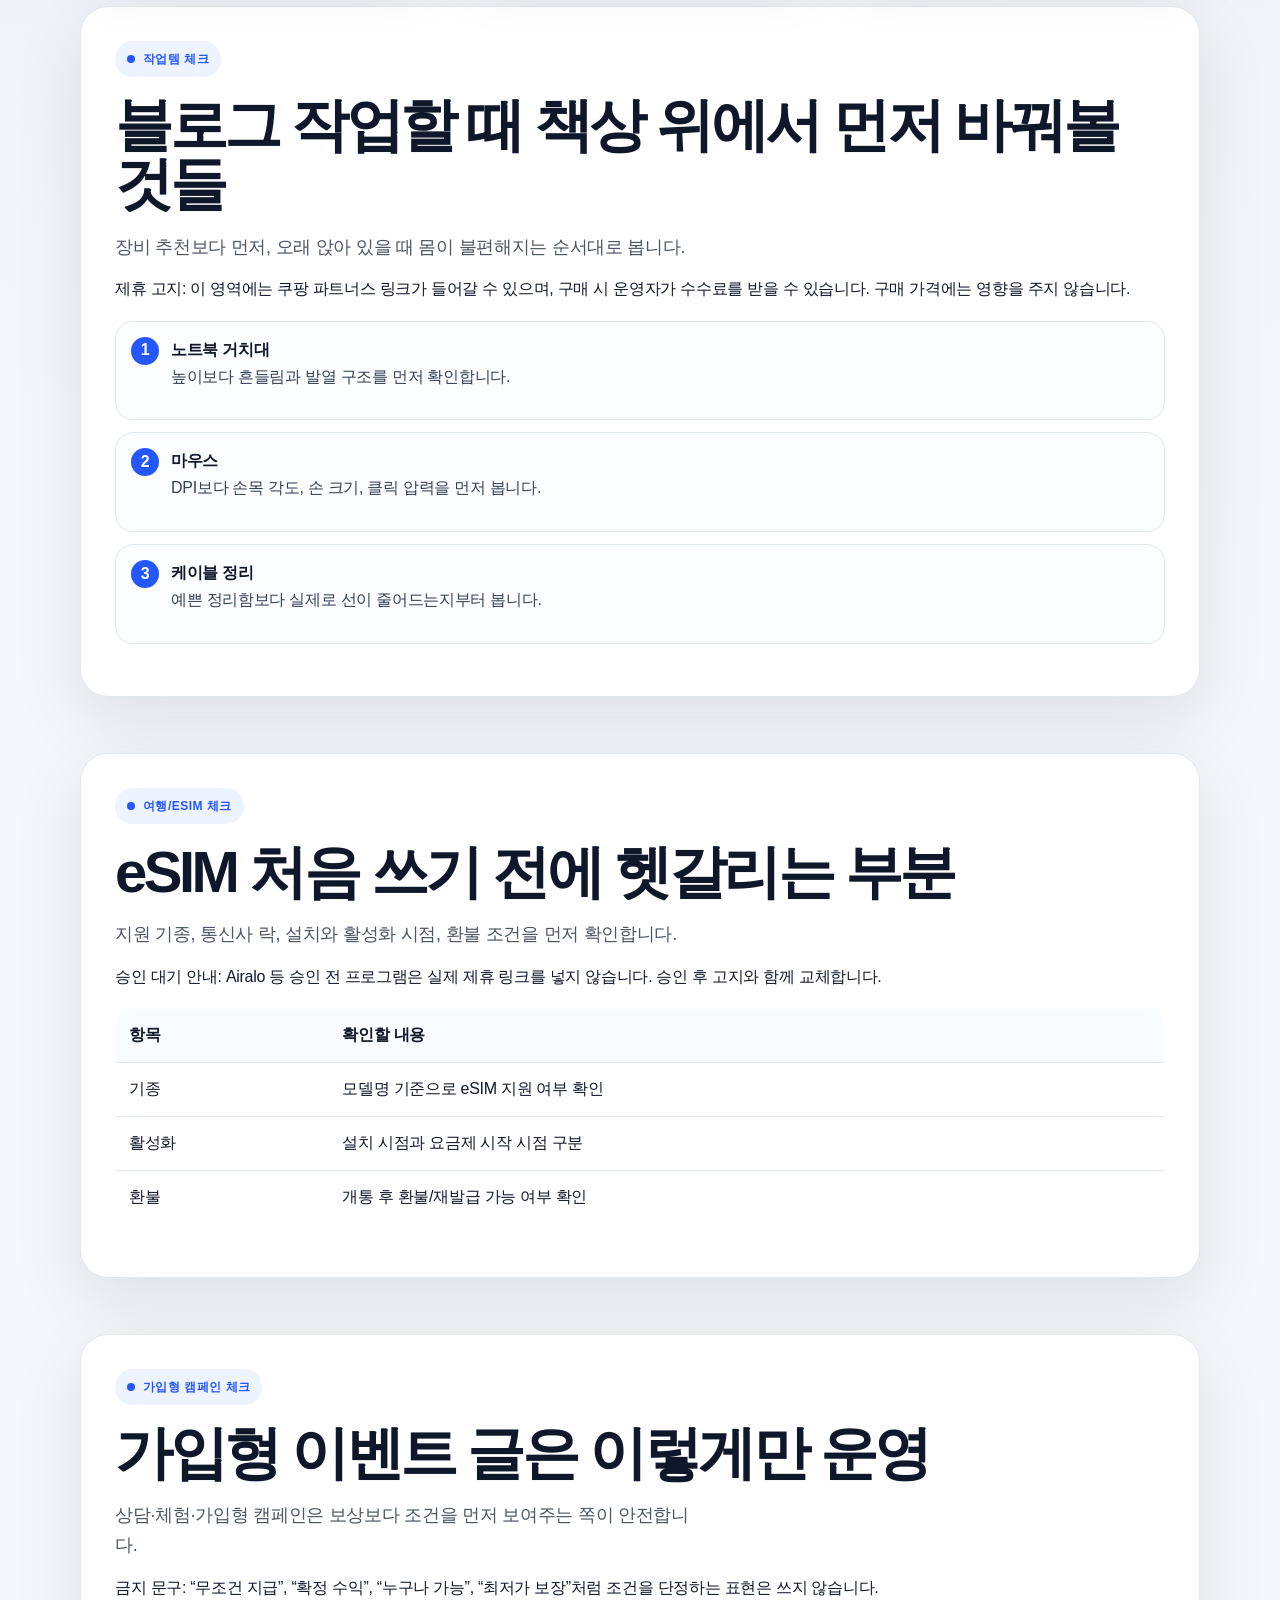
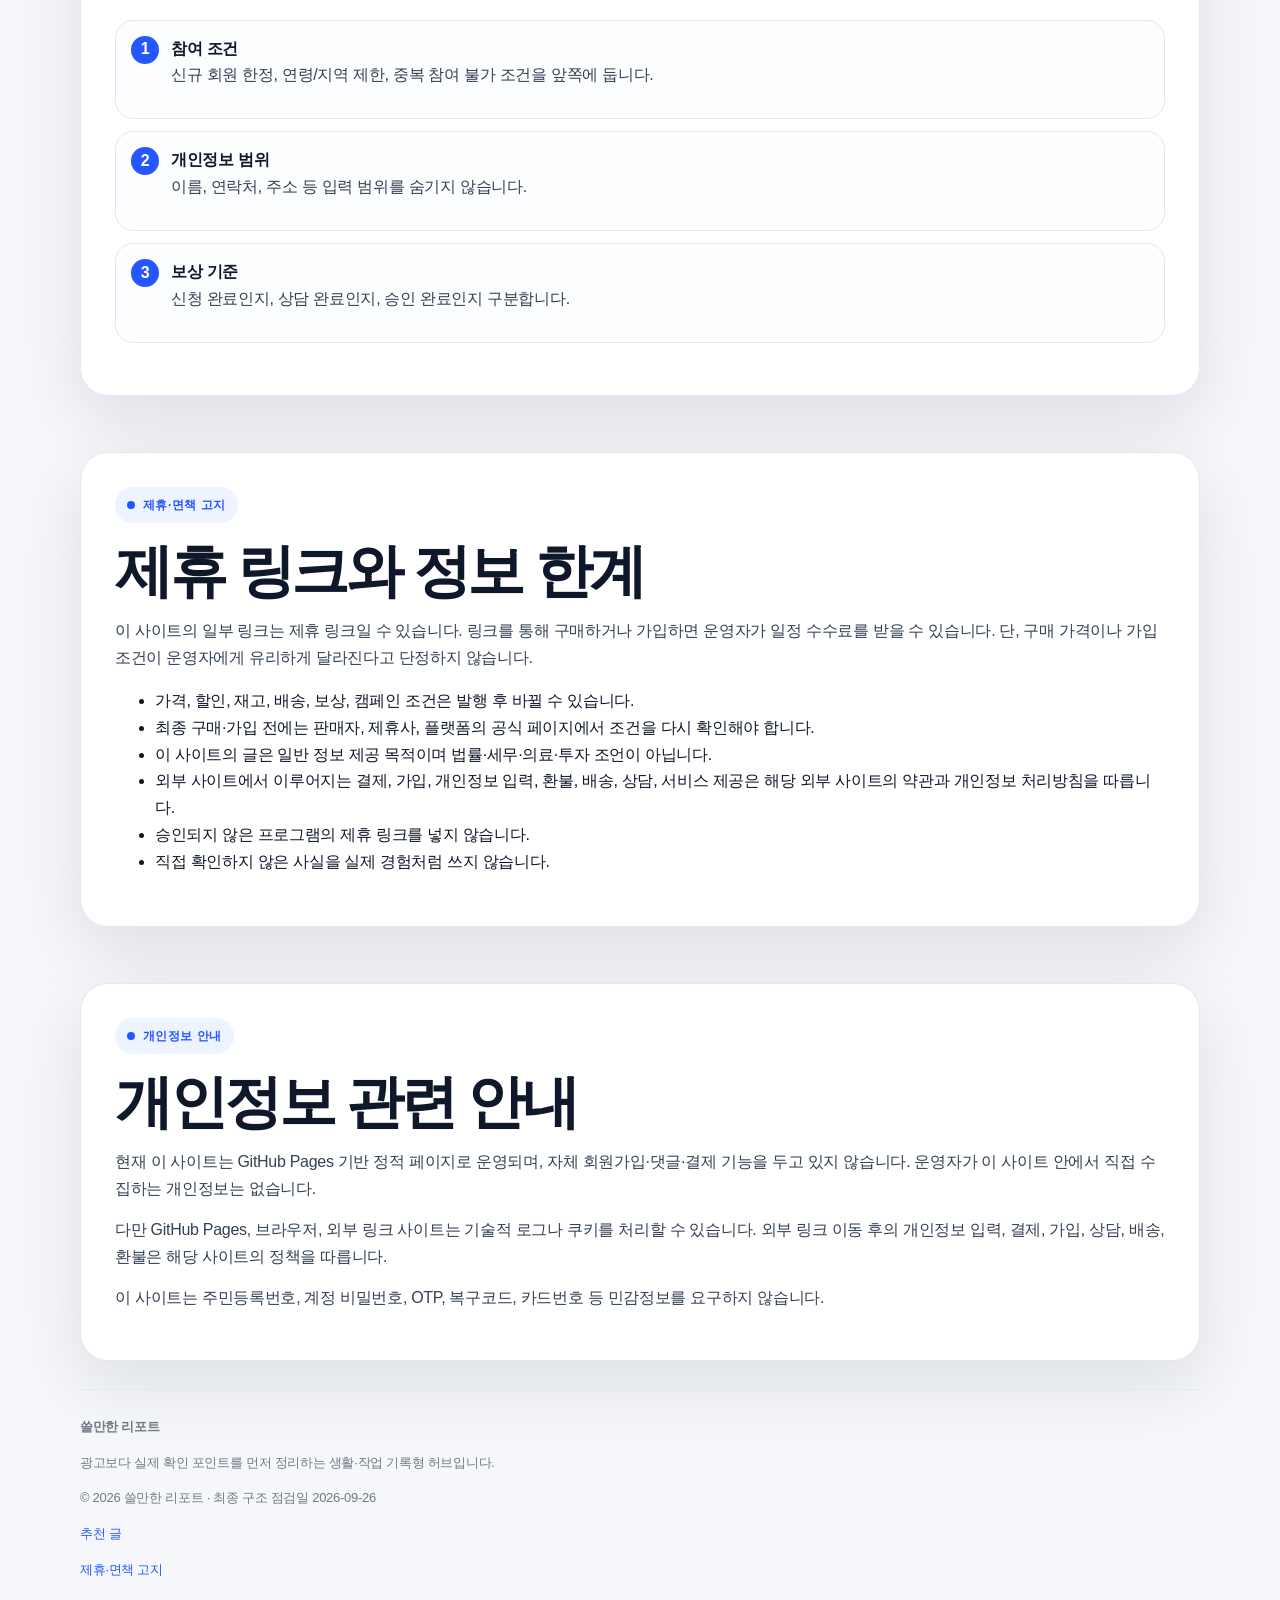
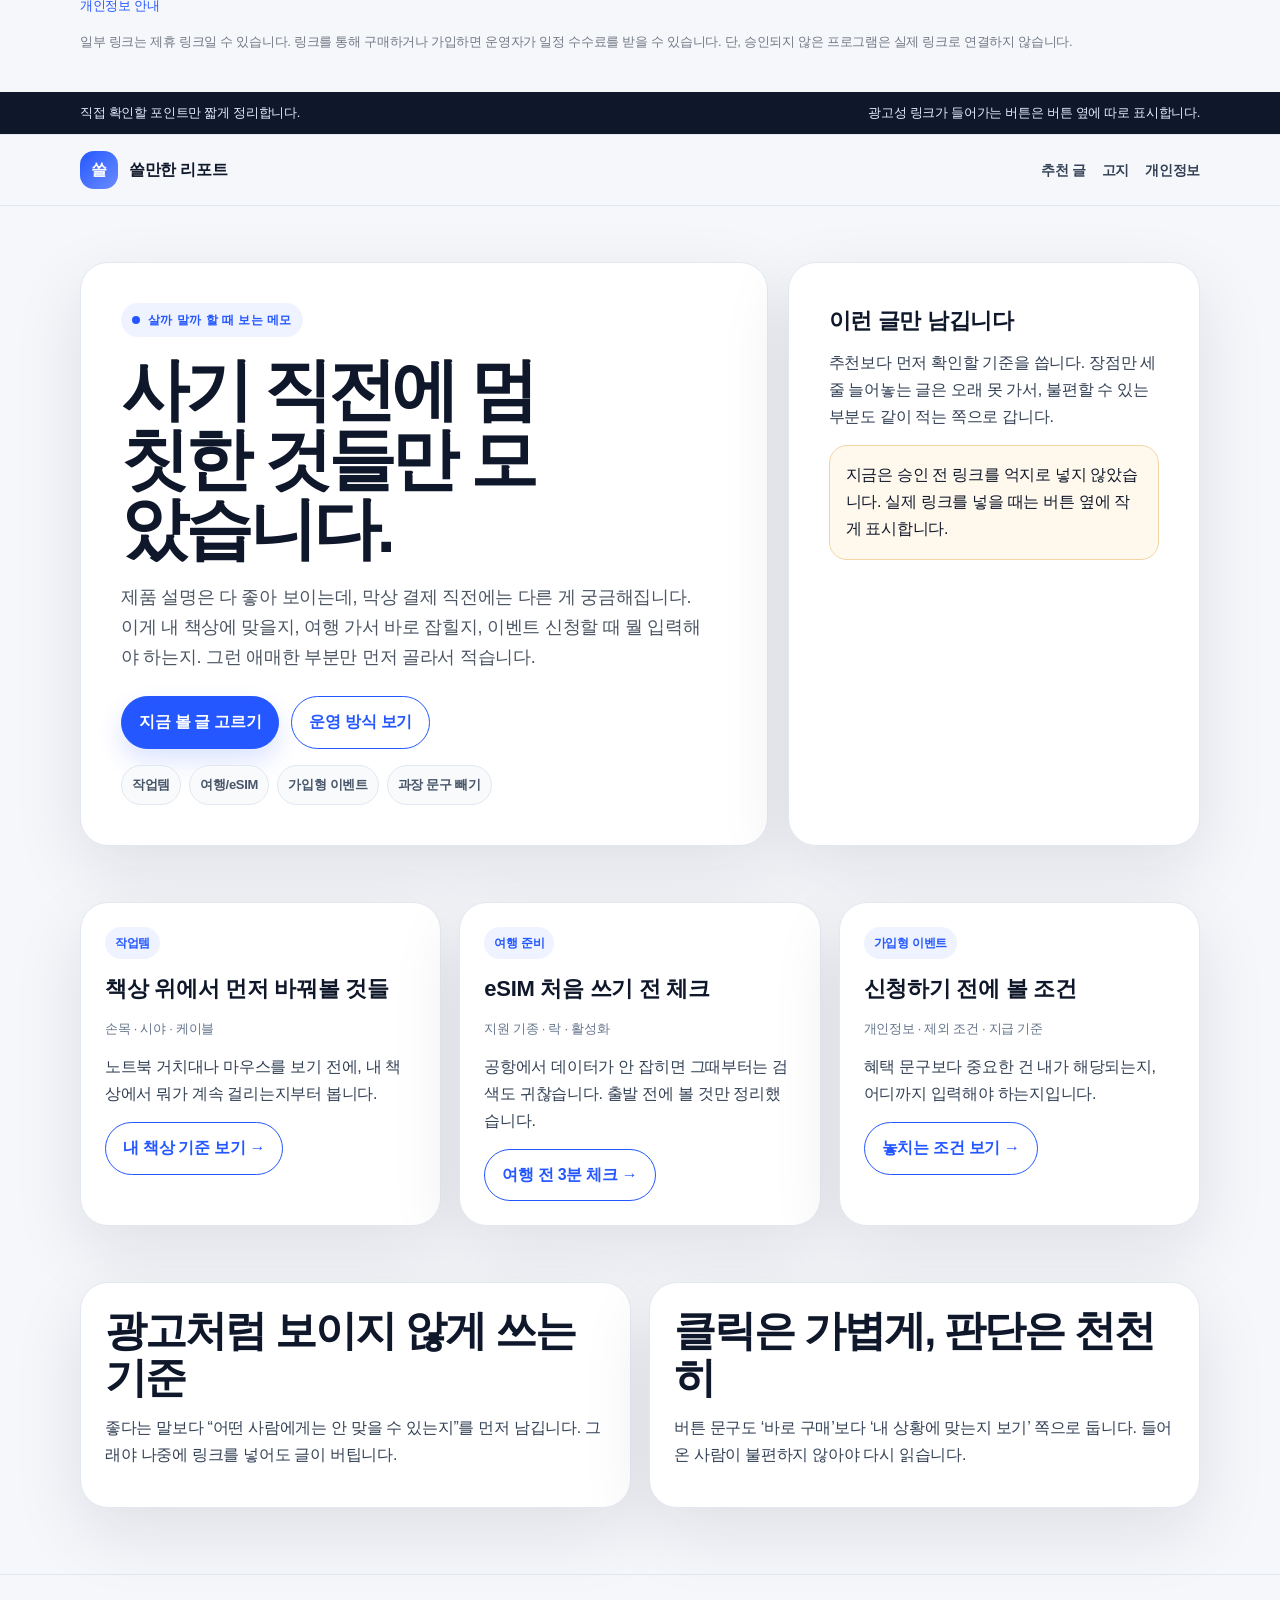
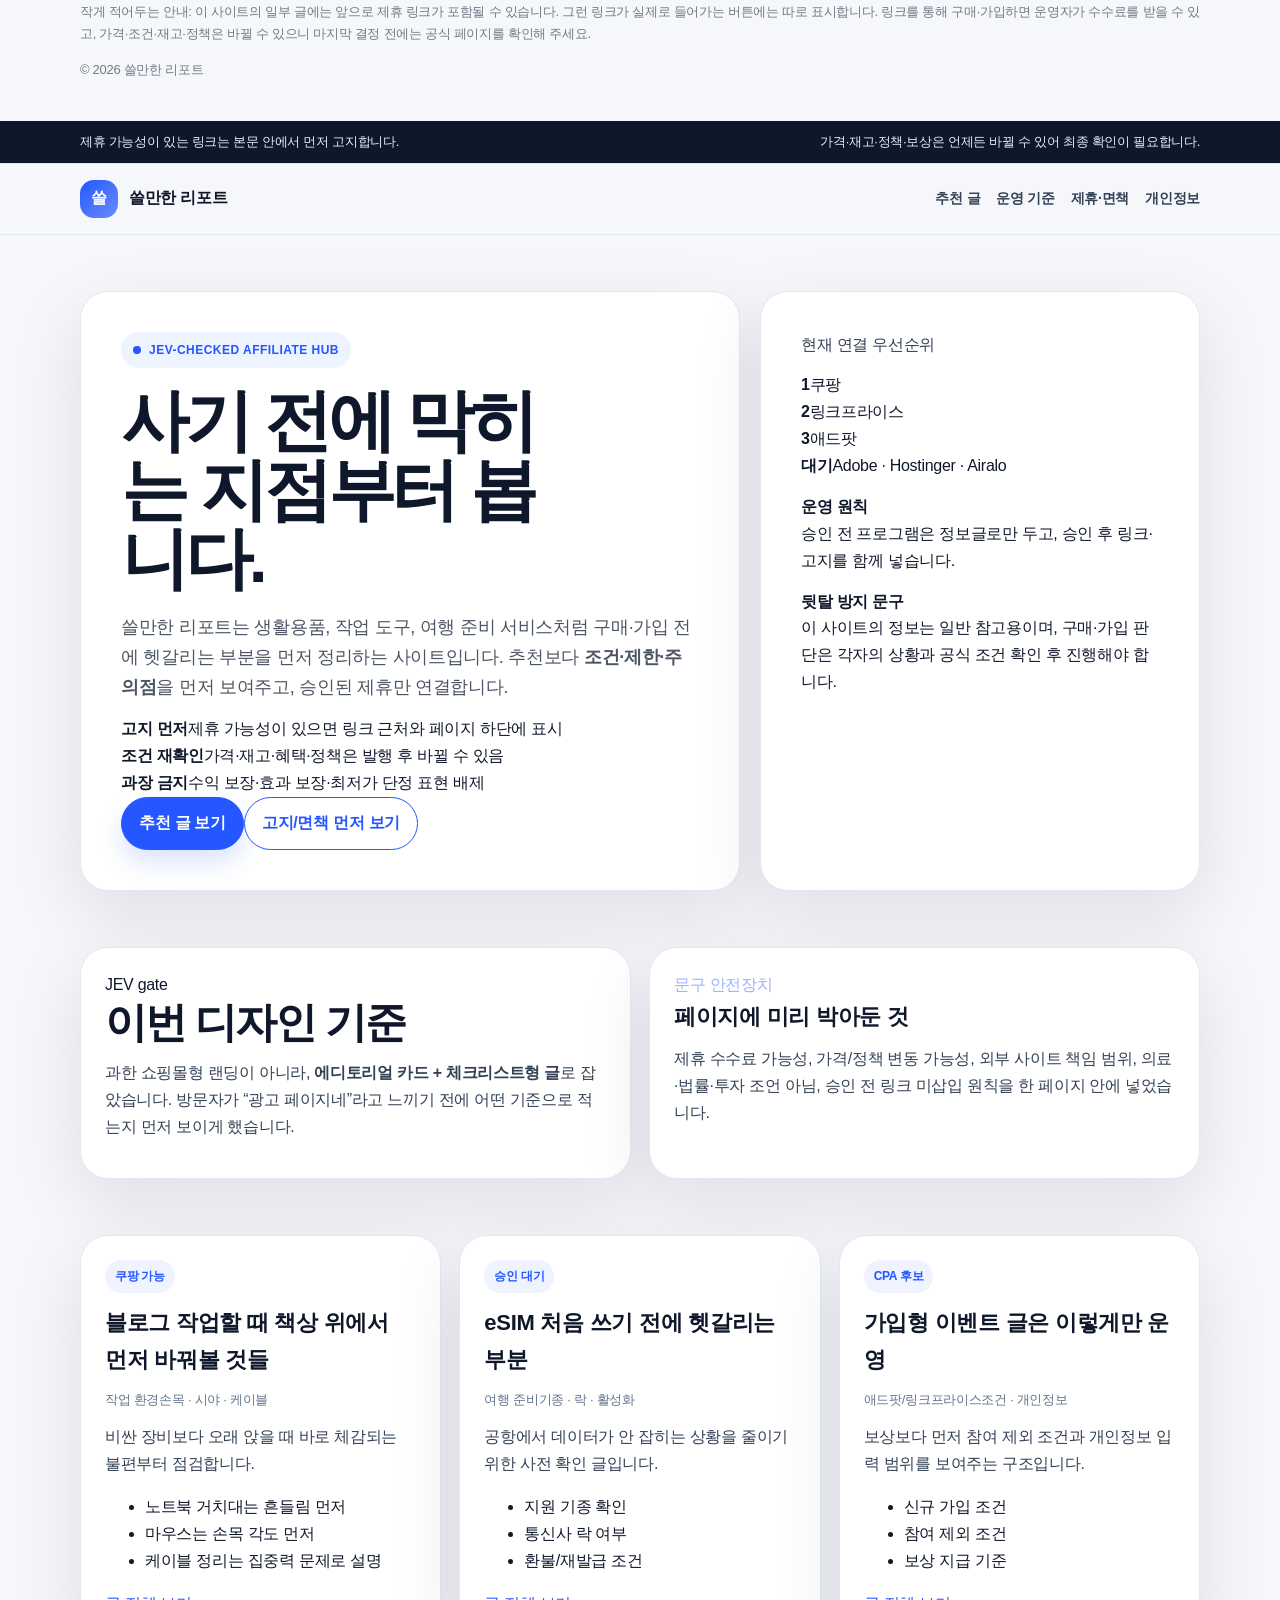
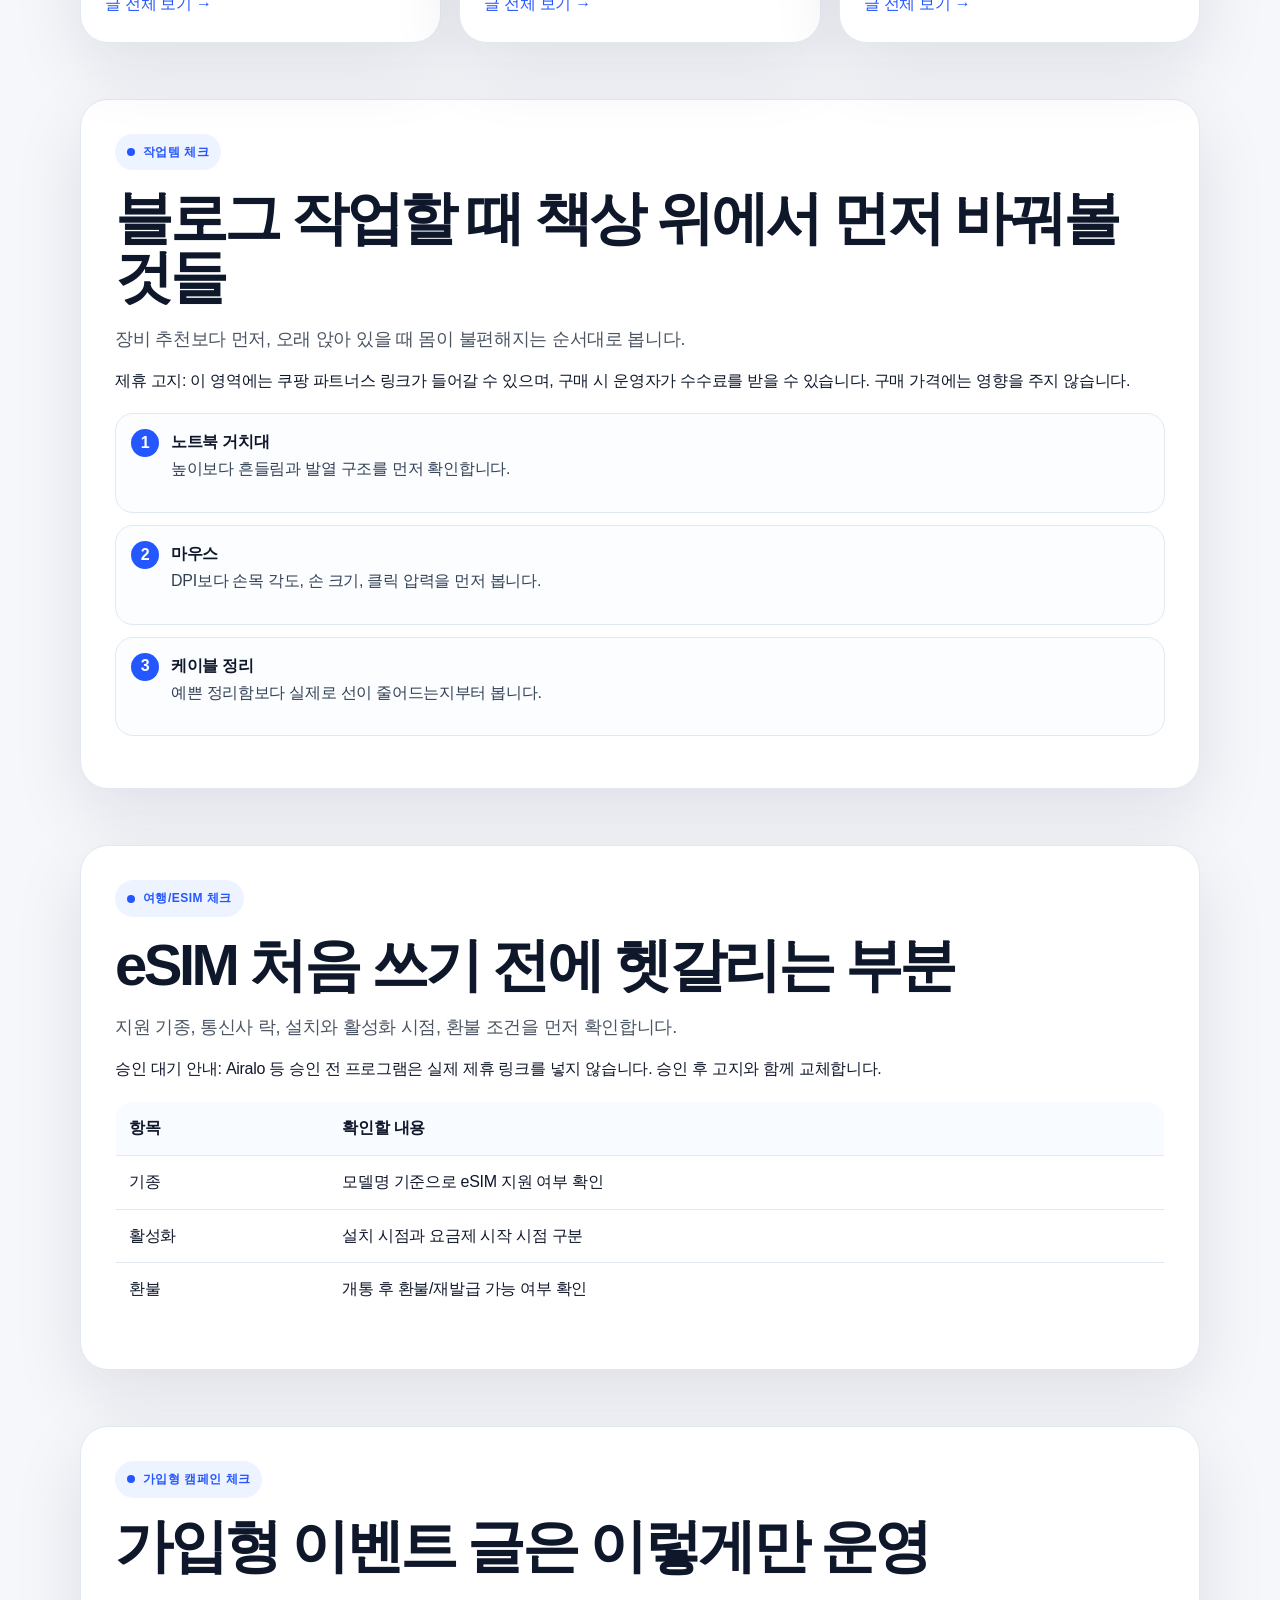
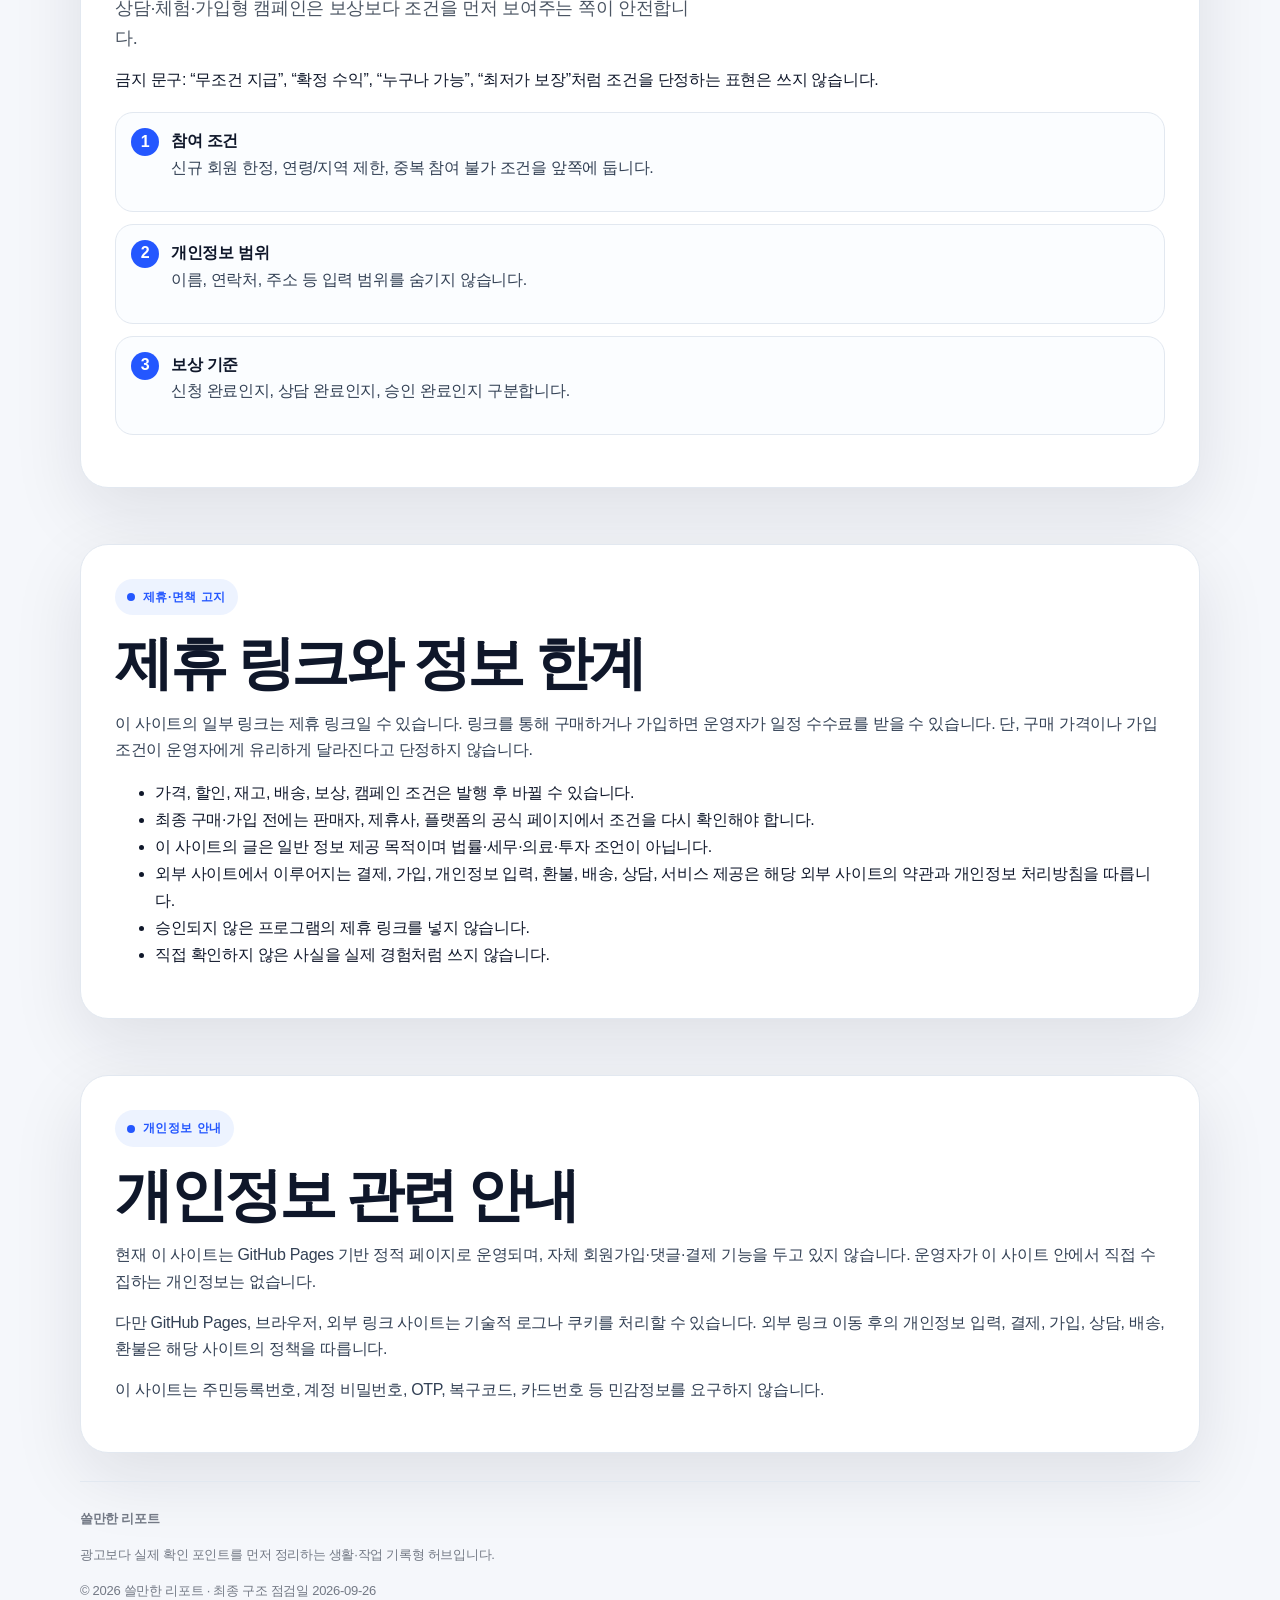
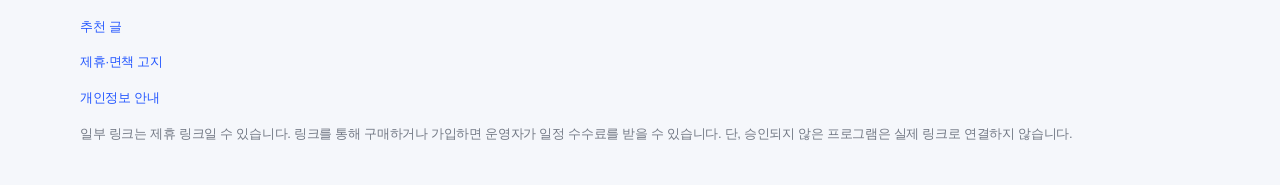
==== commit 4ab289c9: "Move disclosure to footer wording: index.html" ====
--- a/index.html
+++ b/index.html
@@ -1,3 +1,33 @@
+<!doctype html><html lang="ko"><head><meta charset="utf-8"><meta name="viewport" content="width=device-width,initial-scale=1"><title>쓸만한 리포트 | 살까 말까 할 때 보는 체크 메모</title><meta name="description" content="구매와 가입 직전에 헷갈리는 부분만 사람 말투로 정리하는 체크 메모입니다."><style>
+:root{--bg:#f6f7fb;--paper:#fff;--ink:#111827;--muted:#64748b;--line:#e5e7eb;--blue:#2457ff;--blue2:#eef3ff;--warm:#fff8ed;--green:#0f766e;--shadow:0 22px 60px rgba(17,24,39,.09)}*{box-sizing:border-box}body{margin:0;background:radial-gradient(circle at 8% 0,rgba(36,87,255,.09),transparent 26%),var(--bg);color:var(--ink);font-family:-apple-system,BlinkMacSystemFont,'Apple SD Gothic Neo','Noto Sans KR','Segoe UI',sans-serif;line-height:1.72;letter-spacing:-.018em}.wrap{width:min(1080px,calc(100% - 32px));margin:auto}a{color:var(--blue);text-decoration:none}.top{font-size:12px;color:#6b7280;background:#fff;border-bottom:1px solid var(--line)}.top .wrap{padding:8px 0;display:flex;justify-content:space-between;gap:12px;flex-wrap:wrap}.nav{position:sticky;top:0;background:rgba(246,247,251,.86);backdrop-filter:blur(14px);border-bottom:1px solid var(--line);z-index:10}.nav .wrap{display:flex;align-items:center;justify-content:space-between;gap:16px;padding:15px 0}.brand{font-weight:900;color:var(--ink);display:flex;gap:10px;align-items:center}.mark{width:36px;height:36px;border-radius:13px;background:linear-gradient(135deg,var(--blue),#7290ff);display:grid;place-items:center;color:#fff}.links{display:flex;gap:15px;flex-wrap:wrap;font-size:14px}.links a{color:#374151;font-weight:700}.hero{padding:52px 0 22px}.heroGrid{display:grid;grid-template-columns:1.25fr .75fr;gap:20px}.box,.card,.article{background:var(--paper);border:1px solid var(--line);border-radius:28px;box-shadow:var(--shadow)}.box{padding:38px}.eyebrow{display:inline-flex;align-items:center;gap:8px;border-radius:999px;background:var(--blue2);color:var(--blue);padding:7px 11px;font-size:12px;font-weight:900;letter-spacing:.04em}.dot{width:7px;height:7px;border-radius:50%;background:var(--blue)}h1{font-size:clamp(36px,5.8vw,64px);line-height:1.03;letter-spacing:-.06em;margin:17px 0;max-width:12ch}h2{font-size:clamp(26px,4vw,40px);line-height:1.15;letter-spacing:-.045em;margin:0 0 14px}h3{font-size:22px;margin:0 0 10px}p{margin:0 0 14px;color:#374151}.lead{font-size:18px;color:#4b5563;max-width:58ch}.buttons{display:flex;gap:12px;flex-wrap:wrap;margin-top:24px}.btn{display:inline-flex;align-items:center;justify-content:center;padding:12px 17px;border-radius:999px;background:var(--blue);color:#fff;font-weight:900;border:1px solid var(--blue);box-shadow:0 12px 24px rgba(36,87,255,.16)}.btn.alt{background:#fff;color:var(--blue);box-shadow:none}.chips{display:flex;gap:8px;flex-wrap:wrap;margin-top:16px}.chip{background:#f8fafc;border:1px solid var(--line);border-radius:999px;padding:8px 10px;font-size:13px;color:#475569;font-weight:700}.grid3{display:grid;grid-template-columns:repeat(3,1fr);gap:18px}.grid2{display:grid;grid-template-columns:repeat(2,1fr);gap:18px}.section{padding:28px 0}.card{padding:24px}.tag{display:inline-flex;background:var(--blue2);color:var(--blue);border-radius:999px;padding:6px 10px;font-size:12px;font-weight:900;margin-bottom:12px}.meta{color:var(--muted);font-size:13px;margin:8px 0 14px}.note{background:var(--warm);border:1px solid #f3d5a5;border-radius:18px;padding:16px}.quiet{font-size:12px;color:#8a8f98;margin-top:20px}.article{padding:34px}.article h1{max-width:none;font-size:clamp(34px,5vw,58px)}.article h2{margin-top:38px}.checks{display:grid;gap:12px;margin:18px 0}.check{display:flex;gap:12px;padding:15px;border:1px solid var(--line);background:#fbfdff;border-radius:18px}.num{width:28px;height:28px;flex:0 0 28px;border-radius:50%;background:var(--blue);color:#fff;display:grid;place-items:center;font-weight:900}table{width:100%;border-collapse:collapse;margin:18px 0;background:#fff;border:1px solid var(--line);border-radius:18px;overflow:hidden}th,td{padding:13px;border-bottom:1px solid var(--line);text-align:left;vertical-align:top}th{background:#f8fbff}tr:last-child td{border-bottom:0}.foot{border-top:1px solid var(--line);margin-top:38px;padding:26px 0}.foot p{font-size:13px;color:#737985}@media(max-width:860px){.heroGrid,.grid3,.grid2{grid-template-columns:1fr}.nav .wrap{align-items:flex-start;flex-direction:column}.box,.article{padding:24px}h1{max-width:none}.wrap{width:min(100% - 24px,1080px)}}</style></head><body><div class="top"><div class="wrap"><span>직접 확인할 포인트만 짧게 정리합니다.</span><span>새 링크를 넣기 전 조건을 다시 확인합니다.</span></div></div><header class="nav"><div class="wrap"><a class="brand" href="/affiliate-hub/"><span class="mark">쓸</span><span>쓸만한 리포트</span></a><nav class="links"><a href="/affiliate-hub/#featured">추천 글</a><a href="/affiliate-hub/disclosure.html">고지</a><a href="/affiliate-hub/privacy.html">개인정보</a></nav></div></header><main><section class="hero"><div class="wrap heroGrid"><div class="box"><span class="eyebrow"><span class="dot"></span>살까 말까 할 때 보는 메모</span><h1>사기 직전에 멈칫한 것들만 모았습니다.</h1><p class="lead">제품 설명은 다 좋아 보이는데, 막상 결제 직전에는 다른 게 궁금해집니다. 이게 내 책상에 맞을지, 여행 가서 바로 잡힐지, 이벤트 신청할 때 뭘 입력해야 하는지. 그런 애매한 부분만 먼저 골라서 적습니다.</p><div class="buttons"><a class="btn" href="#featured">지금 볼 글 고르기</a><a class="btn alt" href="disclosure.html">운영 방식 보기</a></div><div class="chips"><span class="chip">작업템</span><span class="chip">여행/eSIM</span><span class="chip">가입형 이벤트</span><span class="chip">과장 문구 빼기</span></div></div><aside class="box"><h3>이런 글만 남깁니다</h3><p>추천보다 먼저 확인할 기준을 씁니다. 장점만 세 줄 늘어놓는 글은 오래 못 가서, 불편할 수 있는 부분도 같이 적는 쪽으로 갑니다.</p><div class="note">지금은 승인 전 링크를 억지로 넣지 않았습니다. 실제 링크를 넣을 때는 버튼 옆에 작게 표시합니다.</div></aside></div></section><section class="section" id="featured"><div class="wrap"><div class="grid3"><article class="card"><span class="tag">작업템</span><h3>책상 위에서 먼저 바꿔볼 것들</h3><p class="meta">손목 · 시야 · 케이블</p><p>노트북 거치대나 마우스를 보기 전에, 내 책상에서 뭐가 계속 걸리는지부터 봅니다.</p><a class="btn alt" href="posts/blogging-desk-gear.html">내 책상 기준 보기 →</a></article><article class="card"><span class="tag">여행 준비</span><h3>eSIM 처음 쓰기 전 체크</h3><p class="meta">지원 기종 · 락 · 활성화</p><p>공항에서 데이터가 안 잡히면 그때부터는 검색도 귀찮습니다. 출발 전에 볼 것만 정리했습니다.</p><a class="btn alt" href="posts/travel-esim-checklist.html">여행 전 3분 체크 →</a></article><article class="card"><span class="tag">가입형 이벤트</span><h3>신청하기 전에 볼 조건</h3><p class="meta">개인정보 · 제외 조건 · 지급 기준</p><p>혜택 문구보다 중요한 건 내가 해당되는지, 어디까지 입력해야 하는지입니다.</p><a class="btn alt" href="posts/cpa-campaign-checklist.html">놓치는 조건 보기 →</a></article></div></div></section><section class="section"><div class="wrap grid2"><div class="card"><h2>광고처럼 보이지 않게 쓰는 기준</h2><p>좋다는 말보다 “어떤 사람에게는 안 맞을 수 있는지”를 먼저 남깁니다. 그래야 나중에 링크를 넣어도 글이 버팁니다.</p></div><div class="card"><h2>클릭은 가볍게, 판단은 천천히</h2><p>버튼 문구도 ‘바로 구매’보다 ‘내 상황에 맞는지 보기’ 쪽으로 둡니다. 들어온 사람이 불편하지 않아야 다시 읽습니다.</p></div></div></section></main><footer class="foot"><div class="wrap"><p>작게 적어두는 안내: 이 사이트의 일부 글에는 앞으로 제휴 링크가 포함될 수 있습니다. 그런 링크가 실제로 들어가는 버튼에는 따로 표시합니다. 링크를 통해 구매·가입하면 운영자가 수수료를 받을 수 있고, 가격·조건·재고·정책은 바뀔 수 있으니 마지막 결정 전에는 공식 페이지를 확인해 주세요.</p><p>© 2026 쓸만한 리포트</p></div></footer></body></html><!doctype html>
+<html lang="ko">
+<head>
+<meta charset="utf-8"><meta name="viewport" content="width=device-width,initial-scale=1">
+<title>쓸만한 리포트 | 구매·가입 전 체크 가이드</title>
+<meta name="description" content="제휴 링크보다 구매·가입 전 확인해야 할 조건과 제한을 먼저 정리하는 체크리스트 허브입니다.">
+<style>
+:root{--bg:#f5f7fb;--paper:#fff;--ink:#0f172a;--muted:#64748b;--line:#e2e8f0;--blue:#2457ff;--soft:#edf3ff;--warn:#fff8eb;--danger:#fff4f4;--shadow:0 24px 70px rgba(15,23,42,.1)}*{box-sizing:border-box}html{scroll-behavior:smooth}body{margin:0;background:radial-gradient(circle at 8% 0,rgba(36,87,255,.12),transparent 28%),radial-gradient(circle at 92% 8%,rgba(8,127,91,.06),transparent 24%),var(--bg);color:var(--ink);font-family:-apple-system,BlinkMacSystemFont,"Apple SD Gothic Neo","Noto Sans KR","Segoe UI",sans-serif;line-height:1.68;letter-spacing:-.018em}.wrap{width:min(1120px,calc(100% - 32px));margin:auto}a{color:var(--blue);text-decoration:none}.top{background:#0f172a;color:#e5edff;font-size:13px}.top .wrap{display:flex;justify-content:space-between;gap:12px;flex-wrap:wrap;padding:10px 0}.nav{position:sticky;top:0;z-index:10;background:rgba(245,247,251,.86);backdrop-filter:blur(16px);border-bottom:1px solid var(--line)}.nav .wrap{display:flex;justify-content:space-between;align-items:center;gap:16px;padding:16px 0}.brand{display:flex;align-items:center;gap:11px;color:var(--ink);font-weight:900}.mark{width:38px;height:38px;border-radius:14px;background:linear-gradient(135deg,var(--blue),#6b8cff);color:#fff;display:grid;place-items:center}.links{display:flex;gap:16px;flex-wrap:wrap;font-size:14px}.links a{color:#334155;font-weight:800}.hero{padding:56px 0 28px}.hero-grid{display:grid;grid-template-columns:1.2fr .8fr;gap:20px}.box,.card,.article{background:var(--paper);border:1px solid var(--line);border-radius:28px;box-shadow:var(--shadow)}.box{padding:40px}.badge{display:inline-flex;gap:8px;align-items:center;background:var(--soft);color:var(--blue);border-radius:999px;padding:8px 12px;font-size:12px;font-weight:900;letter-spacing:.04em;text-transform:uppercase}.dot{width:8px;height:8px;border-radius:50%;background:var(--blue)}h1{font-size:clamp(38px,6vw,68px);line-height:1.02;letter-spacing:-.06em;margin:18px 0;max-width:12ch}h2{font-size:clamp(27px,4vw,42px);line-height:1.12;letter-spacing:-.045em;margin:0 0 14px}h3{font-size:22px;margin:0 0 10px}p{color:#334155;margin:0 0 14px}.lead{font-size:18px;color:#47556
+</style>
+</head>
+<body>
+<div class="top"><div class="wrap"><span>제휴 가능성이 있는 링크는 본문 안에서 먼저 고지합니다.</span><span>가격·재고·정책·보상은 언제든 바뀔 수 있어 최종 확인이 필요합니다.</span></div></div>
+<header class="nav"><div class="wrap"><a class="brand" href="#top"><span class="mark">쓸</span><span>쓸만한 리포트</span></a><nav class="links"><a href="#featured">추천 글</a><a href="#policy">운영 기준</a><a href="disclosure.html">제휴·면책</a><a href="privacy.html">개인정보</a></nav></div></header>
+<main id="top">
+<section class="hero"><div class="wrap hero-grid"><div class="box"><span class="badge"><span class="dot"></span>JEV-checked affiliate hub</span><h1>사기 전에 막히는 지점부터 봅니다.</h1><p class="lead">쓸만한 리포트는 생활용품, 작업 도구, 여행 준비 서비스처럼 구매·가입 전에 헷갈리는 부분을 먼저 정리하는 사이트입니다. 추천보다 <b>조건·제한·주의점</b>을 먼저 보여주고, 승인된 제휴만 연결합니다.</p><div class="safe"><div><b>고지 먼저</b><span>제휴 가능성이 있으면 링크 근처와 페이지 하단에 표시</span></div><div><b>조건 재확인</b><span>가격·재고·혜택·정책은 발행 후 바뀔 수 있음</span></div><div><b>과장 금지</b><span>수익 보장·효과 보장·최저가 단정 표현 배제</span></div></div><div class="btns"><a class="btn" href="#featured">추천 글 보기</a><a class="btn alt" href="disclosure.html">고지/면책 먼저 보기</a></div></div><aside class="box"><p class="kicker">현재 연결 우선순위</p><div class="stats"><div><b>1</b><span>쿠팡</span></div><div><b>2</b><span>링크프라이스</span></div><div><b>3</b><span>애드팟</span></div><div><b>대기</b><span>Adobe · Hostinger · Airalo</span></div></div><p></p><div class="notice"><b>운영 원칙</b><br>승인 전 프로그램은 정보글로만 두고, 승인 후 링크·고지를 함께 넣습니다.</div><p></p><div class="risk"><b>뒷탈 방지 문구</b><br>이 사이트의 정보는 일반 참고용이며, 구매·가입 판단은 각자의 상황과 공식 조건 확인 후 진행해야 합니다.</div></aside></div></section>
+<section class="section" id="policy"><div class="wrap grid2"><div class="card"><span class="kicker">JEV gate</span><h2>이번 디자인 기준</h2><p>과한 쇼핑몰형 랜딩이 아니라, <b>에디토리얼 카드 + 체크리스트형 글</b>로 잡았습니다. 방문자가 “광고 페이지네”라고 느끼기 전에 어떤 기준으로 적는지 먼저 보이게 했습니다.</p></div><div class="card dark"><span class="kicker" style="color:#9cb0ff">문구 안전장치</span><h3>페이지에 미리 박아둔 것</h3><p>제휴 수수료 가능성, 가격/정책 변동 가능성, 외부 사이트 책임 범위, 의료·법률·투자 조언 아님, 승인 전 링크 미삽입 원칙을 한 페이지 안에 넣었습니다.</p></div></div></section>
+<section class="section" id="featured"><div class="wrap"><div class="grid3"><article class="card"><span class="tag">쿠팡 가능</span><h3>블로그 작업할 때 책상 위에서 먼저 바꿔볼 것들</h3><div class="meta"><span>작업 환경</span><span>손목 · 시야 · 케이블</span></div><p>비싼 장비보다 오래 앉을 때 바로 체감되는 불편부터 점검합니다.</p><ul><li>노트북 거치대는 흔들림 먼저</li><li>마우스는 손목 각도 먼저</li><li>케이블 정리는 집중력 문제로 설명</li></ul><a href="posts/blogging-desk-gear.html">글 전체 보기 →</a></article><article class="card"><span class="tag">승인 대기</span><h3>eSIM 처음 쓰기 전에 헷갈리는 부분</h3><div class="meta"><span>여행 준비</span><span>기종 · 락 · 활성화</span></div><p>공항에서 데이터가 안 잡히는 상황을 줄이기 위한 사전 확인 글입니다.</p><ul><li>지원 기종 확인</li><li>통신사 락 여부</li><li>환불/재발급 조건</li></ul><a href="posts/travel-esim-checklist.html">글 전체 보기 →</a></article><article class="card"><span class="tag">CPA 후보</span><h3>가입형 이벤트 글은 이렇게만 운영</h3><div class="meta"><span>애드팟/링크프라이스</span><span>조건 · 개인정보</span></div><p>보상보다 먼저 참여 제외 조건과 개인정보 입력 범위를 보여주는 구조입니다.</p><ul><li>신규 가입 조건</li><li>참여 제외 조건</li><li>보상 지급 기준</li></ul><a href="posts/cpa-campaign-checklist.html">글 전체 보기 →</a></article></div></div></section>
+<section class="section"><div class="wrap article" id="desk"><span class="badge"><span class="dot"></span>작업템 체크</span><h1>블로그 작업할 때 책상 위에서 먼저 바꿔볼 것들</h1><p class="lead">장비 추천보다 먼저, 오래 앉아 있을 때 몸이 불편해지는 순서대로 봅니다.</p><div class="notice">제휴 고지: 이 영역에는 쿠팡 파트너스 링크가 들어갈 수 있으며, 구매 시 운영자가 수수료를 받을 수 있습니다. 구매 가격에는 영향을 주지 않습니다.</div><div class="checks"><div class="check"><div class="num">1</div><div><b>노트북 거치대</b><p>높이보다 흔들림과 발열 구조를 먼저 확인합니다.</p></div></div><div class="check"><div class="num">2</div><div><b>마우스</b><p>DPI보다 손목 각도, 손 크기, 클릭 압력을 먼저 봅니다.</p></div></div><div class="check"><div class="num">3</div><div><b>케이블 정리</b><p>예쁜 정리함보다 실제로 선이 줄어드는지부터 봅니다.</p></div></div></div></div></section>
+<section class="section"><div class="wrap article" id="esim"><span class="badge"><span class="dot"></span>여행/eSIM 체크</span><h1>eSIM 처음 쓰기 전에 헷갈리는 부분</h1><p class="lead">지원 기종, 통신사 락, 설치와 활성화 시점, 환불 조건을 먼저 확인합니다.</p><div class="notice">승인 대기 안내: Airalo 등 승인 전 프로그램은 실제 제휴 링크를 넣지 않습니다. 승인 후 고지와 함께 교체합니다.</div><table><tr><th>항목</th><th>확인할 내용</th></tr><tr><td>기종</td><td>모델명 기준으로 eSIM 지원 여부 확인</td></tr><tr><td>활성화</td><td>설치 시점과 요금제 시작 시점 구분</td></tr><tr><td>환불</td><td>개통 후 환불/재발급 가능 여부 확인</td></tr></table></div></section>
+<section class="section"><div class="wrap article" id="cpa"><span class="badge"><span class="dot"></span>가입형 캠페인 체크</span><h1>가입형 이벤트 글은 이렇게만 운영</h1><p class="lead">상담·체험·가입형 캠페인은 보상보다 조건을 먼저 보여주는 쪽이 안전합니다.</p><div class="risk">금지 문구: “무조건 지급”, “확정 수익”, “누구나 가능”, “최저가 보장”처럼 조건을 단정하는 표현은 쓰지 않습니다.</div><div class="checks"><div class="check"><div class="num">1</div><div><b>참여 조건</b><p>신규 회원 한정, 연령/지역 제한, 중복 참여 불가 조건을 앞쪽에 둡니다.</p></div></div><div class="check"><div class="num">2</div><div><b>개인정보 범위</b><p>이름, 연락처, 주소 등 입력 범위를 숨기지 않습니다.</p></div></div><div class="check"><div class="num">3</div><div><b>보상 기준</b><p>신청 완료인지, 상담 완료인지, 승인 완료인지 구분합니다.</p></div></div></div></div></section>
+<section class="section" id="disclosure"><div class="wrap article"><span class="badge"><span class="dot"></span>제휴·면책 고지</span><h1>제휴 링크와 정보 한계</h1><p>이 사이트의 일부 링크는 제휴 링크일 수 있습니다. 링크를 통해 구매하거나 가입하면 운영자가 일정 수수료를 받을 수 있습니다. 단, 구매 가격이나 가입 조건이 운영자에게 유리하게 달라진다고 단정하지 않습니다.</p><ul><li>가격, 할인, 재고, 배송, 보상, 캠페인 조건은 발행 후 바뀔 수 있습니다.</li><li>최종 구매·가입 전에는 판매자, 제휴사, 플랫폼의 공식 페이지에서 조건을 다시 확인해야 합니다.</li><li>이 사이트의 글은 일반 정보 제공 목적이며 법률·세무·의료·투자 조언이 아닙니다.</li><li>외부 사이트에서 이루어지는 결제, 가입, 개인정보 입력, 환불, 배송, 상담, 서비스 제공은 해당 외부 사이트의 약관과 개인정보 처리방침을 따릅니다.</li><li>승인되지 않은 프로그램의 제휴 링크를 넣지 않습니다.</li><li>직접 확인하지 않은 사실을 실제 경험처럼 쓰지 않습니다.</li></ul></div></section>
+<section class="section" id="privacy"><div class="wrap article"><span class="badge"><span class="dot"></span>개인정보 안내</span><h1>개인정보 관련 안내</h1><p>현재 이 사이트는 GitHub Pages 기반 정적 페이지로 운영되며, 자체 회원가입·댓글·결제 기능을 두고 있지 않습니다. 운영자가 이 사이트 안에서 직접 수집하는 개인정보는 없습니다.</p><p>다만 GitHub Pages, 브라우저, 외부 링크 사이트는 기술적 로그나 쿠키를 처리할 수 있습니다. 외부 링크 이동 후의 개인정보 입력, 결제, 가입, 상담, 배송, 환불은 해당 사이트의 정책을 따릅니다.</p><p>이 사이트는 주민등록번호, 계정 비밀번호, OTP, 복구코드, 카드번호 등 민감정보를 요구하지 않습니다.</p></div></section>
+</main>
+<footer class="footer"><div class="wrap foot"><div><p><b>쓸만한 리포트</b></p><p>광고보다 실제 확인 포인트를 먼저 정리하는 생활·작업 기록형 허브입니다.</p><p class="small">© 2026 쓸만한 리포트 · 최종 구조 점검일 2026-09-26</p></div><div><p><a href="#featured">추천 글</a></p><p><a href="disclosure.html">제휴·면책 고지</a></p><p><a href="privacy.html">개인정보 안내</a></p></div><div><p class="small">일부 링크는 제휴 링크일 수 있습니다. 링크를 통해 구매하거나 가입하면 운영자가 일정 수수료를 받을 수 있습니다. 단, 승인되지 않은 프로그램은 실제 링크로 연결하지 않습니다.</p></div></div></footer>
+</body>
+</html>
+
+
+
 <!doctype html><html lang="ko"><head><meta charset="utf-8"><meta name="viewport" content="width=device-width,initial-scale=1"><title>쓸만한 리포트 | 살까 말까 할 때 보는 체크 메모</title><meta name="description" content="구매와 가입 직전에 헷갈리는 부분만 사람 말투로 정리하는 체크 메모입니다."><style>
 :root{--bg:#f6f7fb;--paper:#fff;--ink:#111827;--muted:#64748b;--line:#e5e7eb;--blue:#2457ff;--blue2:#eef3ff;--warm:#fff8ed;--green:#0f766e;--shadow:0 22px 60px rgba(17,24,39,.09)}*{box-sizing:border-box}body{margin:0;background:radial-gradient(circle at 8% 0,rgba(36,87,255,.09),transparent 26%),var(--bg);color:var(--ink);font-family:-apple-system,BlinkMacSystemFont,'Apple SD Gothic Neo','Noto Sans KR','Segoe UI',sans-serif;line-height:1.72;letter-spacing:-.018em}.wrap{width:min(1080px,calc(100% - 32px));margin:auto}a{color:var(--blue);text-decoration:none}.top{font-size:12px;color:#6b7280;background:#fff;border-bottom:1px solid var(--line)}.top .wrap{padding:8px 0;display:flex;justify-content:space-between;gap:12px;flex-wrap:wrap}.nav{position:sticky;top:0;background:rgba(246,247,251,.86);backdrop-filter:blur(14px);border-bottom:1px solid var(--line);z-index:10}.nav .wrap{display:flex;align-items:center;justify-content:space-between;gap:16px;padding:15px 0}.brand{font-weight:900;color:var(--ink);display:flex;gap:10px;align-items:center}.mark{width:36px;height:36px;border-radius:13px;background:linear-gradient(135deg,var(--blue),#7290ff);display:grid;place-items:center;color:#fff}.links{display:flex;gap:15px;flex-wrap:wrap;font-size:14px}.links a{color:#374151;font-weight:700}.hero{padding:52px 0 22px}.heroGrid{display:grid;grid-template-columns:1.25fr .75fr;gap:20px}.box,.card,.article{background:var(--paper);border:1px solid var(--line);border-radius:28px;box-shadow:var(--shadow)}.box{padding:38px}.eyebrow{display:inline-flex;align-items:center;gap:8px;border-radius:999px;background:var(--blue2);color:var(--blue);padding:7px 11px;font-size:12px;font-weight:900;letter-spacing:.04em}.dot{width:7px;height:7px;border-radius:50%;background:var(--blue)}h1{font-size:clamp(36px,5.8vw,64px);line-height:1.03;letter-spacing:-.06em;margin:17px 0;max-width:12ch}h2{font-size:clamp(26px,4vw,40px);line-height:1.15;letter-spacing:-.045em;margin:0 0 14px}h3{font-size:22px;margin:0 0 10px}p{margin:0 0 14px;color:#374151}.lead{font-size:18px;color:#4b5563;max-width:58ch}.buttons{display:flex;gap:12px;flex-wrap:wrap;margin-top:24px}.btn{display:inline-flex;align-items:center;justify-content:center;padding:12px 17px;border-radius:999px;background:var(--blue);color:#fff;font-weight:900;border:1px solid var(--blue);box-shadow:0 12px 24px rgba(36,87,255,.16)}.btn.alt{background:#fff;color:var(--blue);box-shadow:none}.chips{display:flex;gap:8px;flex-wrap:wrap;margin-top:16px}.chip{background:#f8fafc;border:1px solid var(--line);border-radius:999px;padding:8px 10px;font-size:13px;color:#475569;font-weight:700}.grid3{display:grid;grid-template-columns:repeat(3,1fr);gap:18px}.grid2{display:grid;grid-template-columns:repeat(2,1fr);gap:18px}.section{padding:28px 0}.card{padding:24px}.tag{display:inline-flex;background:var(--blue2);color:var(--blue);border-radius:999px;padding:6px 10px;font-size:12px;font-weight:900;margin-bottom:12px}.meta{color:var(--muted);font-size:13px;margin:8px 0 14px}.note{background:var(--warm);border:1px solid #f3d5a5;border-radius:18px;padding:16px}.quiet{font-size:12px;color:#8a8f98;margin-top:20px}.article{padding:34px}.article h1{max-width:none;font-size:clamp(34px,5vw,58px)}.article h2{margin-top:38px}.checks{display:grid;gap:12px;margin:18px 0}.check{display:flex;gap:12px;padding:15px;border:1px solid var(--line);background:#fbfdff;border-radius:18px}.num{width:28px;height:28px;flex:0 0 28px;border-radius:50%;background:var(--blue);color:#fff;display:grid;place-items:center;font-weight:900}table{width:100%;border-collapse:collapse;margin:18px 0;background:#fff;border:1px solid var(--line);border-radius:18px;overflow:hidden}th,td{padding:13px;border-bottom:1px solid var(--line);text-align:left;vertical-align:top}th{background:#f8fbff}tr:last-child td{border-bottom:0}.foot{border-top:1px solid var(--line);margin-top:38px;padding:26px 0}.foot p{font-size:13px;color:#737985}@media(max-width:860px){.heroGrid,.grid3,.grid2{grid-template-columns:1fr}.nav .wrap{align-items:flex-start;flex-direction:column}.box,.article{padding:24px}h1{max-width:none}.wrap{width:min(100% - 24px,1080px)}}</style></head><body><div class="top"><div class="wrap"><span>직접 확인할 포인트만 짧게 정리합니다.</span><span>광고성 링크가 들어가는 버튼은 버튼 옆에 따로 표시합니다.</span></div></div><header class="nav"><div class="wrap"><a class="brand" href="/affiliate-hub/"><span class="mark">쓸</span><span>쓸만한 리포트</span></a><nav class="links"><a href="/affiliate-hub/#featured">추천 글</a><a href="/affiliate-hub/disclosure.html">고지</a><a href="/affiliate-hub/privacy.html">개인정보</a></nav></div></header><main><section class="hero"><div class="wrap heroGrid"><div class="box"><span class="eyebrow"><span class="dot"></span>살까 말까 할 때 보는 메모</span><h1>사기 직전에 멈칫한 것들만 모았습니다.</h1><p class="lead">제품 설명은 다 좋아 보이는데, 막상 결제 직전에는 다른 게 궁금해집니다. 이게 내 책상에 맞을지, 여행 가서 바로 잡힐지, 이벤트 신청할 때 뭘 입력해야 하는지. 그런 애매한 부분만 먼저 골라서 적습니다.</p><div class="buttons"><a class="btn" href="#featured">지금 볼 글 고르기</a><a class="btn alt" href="disclosure.html">운영 방식 보기</a></div><div class="chips"><span class="chip">작업템</span><span class="chip">여행/eSIM</span><span class="chip">가입형 이벤트</span><span class="chip">과장 문구 빼기</span></div></div><aside class="box"><h3>이런 글만 남깁니다</h3><p>추천보다 먼저 확인할 기준을 씁니다. 장점만 세 줄 늘어놓는 글은 오래 못 가서, 불편할 수 있는 부분도 같이 적는 쪽으로 갑니다.</p><div class="note">지금은 승인 전 링크를 억지로 넣지 않았습니다. 실제 링크를 넣을 때는 버튼 옆에 작게 표시합니다.</div></aside></div></section><section class="section" id="featured"><div class="wrap"><div class="grid3"><article class="card"><span class="tag">작업템</span><h3>책상 위에서 먼저 바꿔볼 것들</h3><p class="meta">손목 · 시야 · 케이블</p><p>노트북 거치대나 마우스를 보기 전에, 내 책상에서 뭐가 계속 걸리는지부터 봅니다.</p><a class="btn alt" href="posts/blogging-desk-gear.html">내 책상 기준 보기 →</a></article><article class="card"><span class="tag">여행 준비</span><h3>eSIM 처음 쓰기 전 체크</h3><p class="meta">지원 기종 · 락 · 활성화</p><p>공항에서 데이터가 안 잡히면 그때부터는 검색도 귀찮습니다. 출발 전에 볼 것만 정리했습니다.</p><a class="btn alt" href="posts/travel-esim-checklist.html">여행 전 3분 체크 →</a></article><article class="card"><span class="tag">가입형 이벤트</span><h3>신청하기 전에 볼 조건</h3><p class="meta">개인정보 · 제외 조건 · 지급 기준</p><p>혜택 문구보다 중요한 건 내가 해당되는지, 어디까지 입력해야 하는지입니다.</p><a class="btn alt" href="posts/cpa-campaign-checklist.html">놓치는 조건 보기 →</a></article></div></div></section><section class="section"><div class="wrap grid2"><div class="card"><h2>광고처럼 보이지 않게 쓰는 기준</h2><p>좋다는 말보다 “어떤 사람에게는 안 맞을 수 있는지”를 먼저 남깁니다. 그래야 나중에 링크를 넣어도 글이 버팁니다.</p></div><div class="card"><h2>클릭은 가볍게, 판단은 천천히</h2><p>버튼 문구도 ‘바로 구매’보다 ‘내 상황에 맞는지 보기’ 쪽으로 둡니다. 들어온 사람이 불편하지 않아야 다시 읽습니다.</p></div></div></section></main><footer class="foot"><div class="wrap"><p>작게 적어두는 안내: 이 사이트의 일부 글에는 앞으로 제휴 링크가 포함될 수 있습니다. 그런 링크가 실제로 들어가는 버튼에는 따로 표시합니다. 링크를 통해 구매·가입하면 운영자가 수수료를 받을 수 있고, 가격·조건·재고·정책은 바뀔 수 있으니 마지막 결정 전에는 공식 페이지를 확인해 주세요.</p><p>© 2026 쓸만한 리포트</p></div></footer></body></html><!doctype html>
 <html lang="ko">
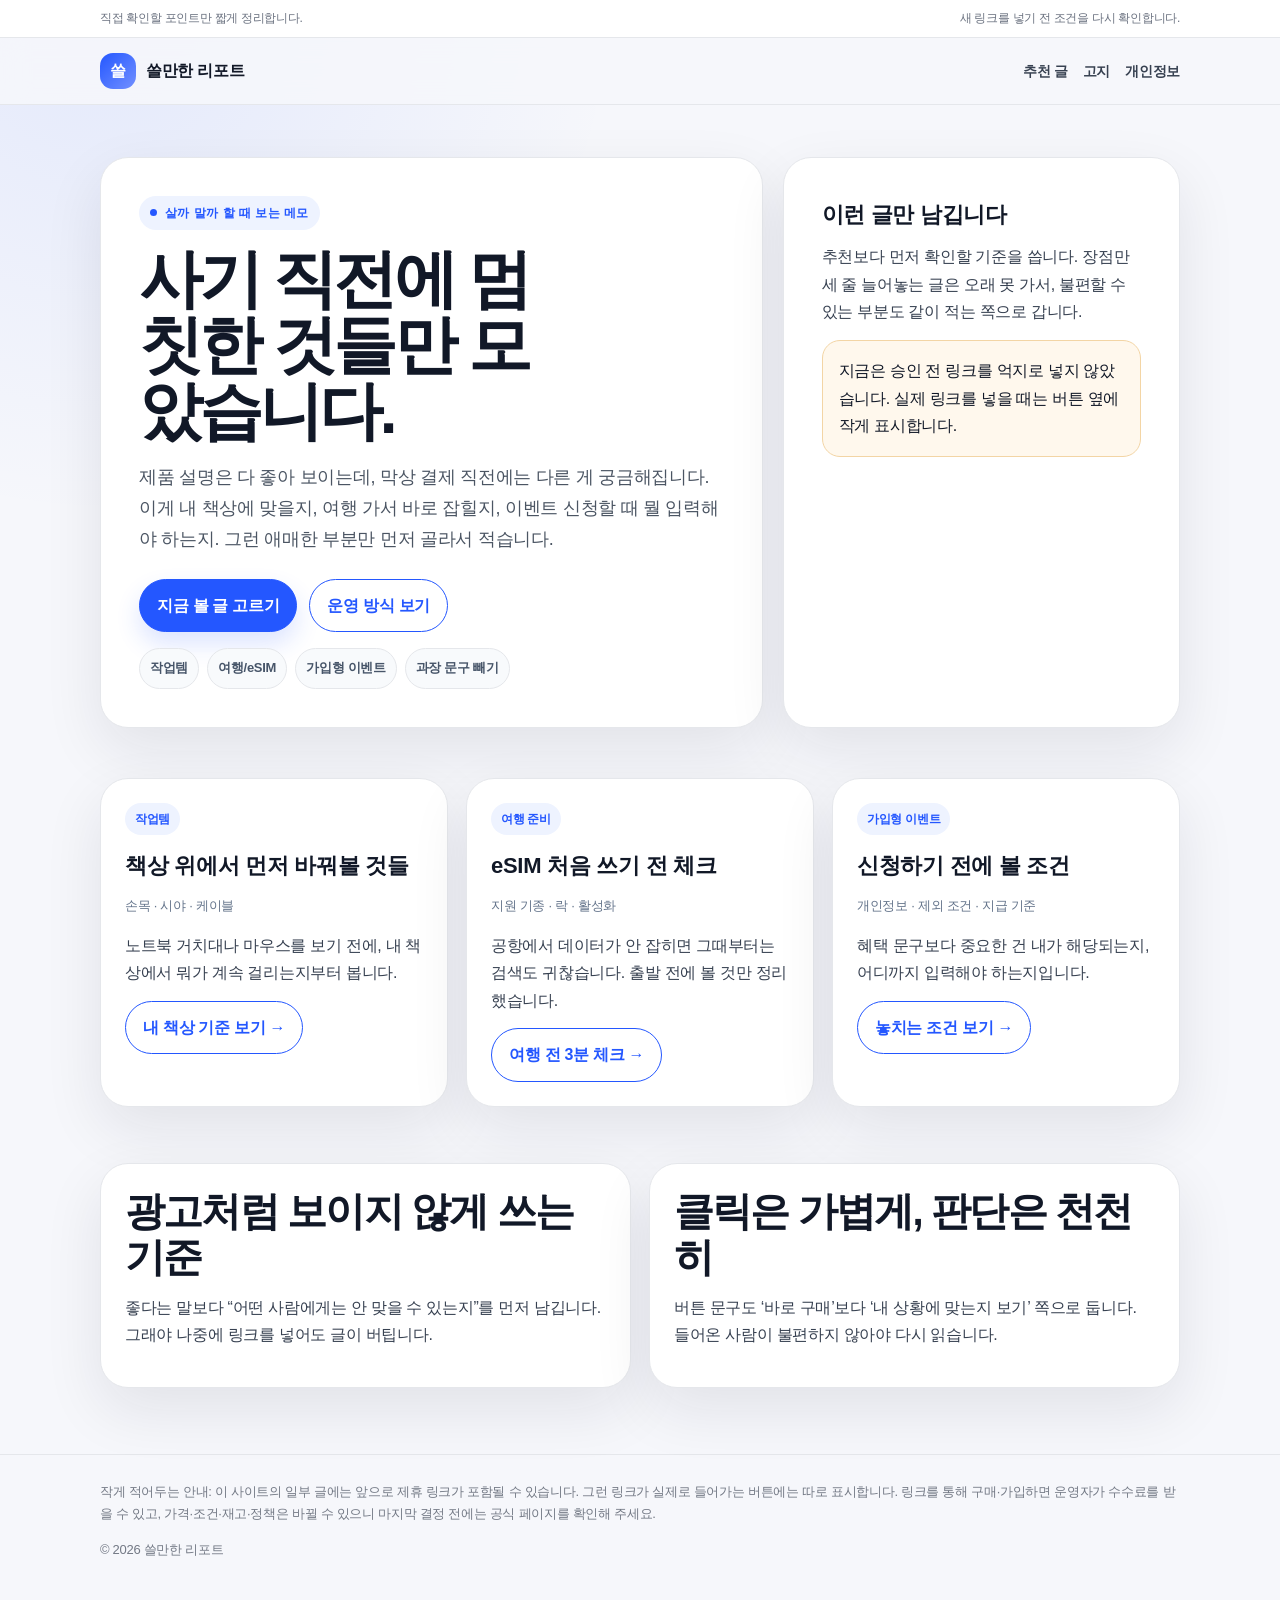
==== commit 935cf3b1: "Final overwrite root human tone pages" ====
--- a/index.html
+++ b/index.html
@@ -1,60 +1,2 @@
 <!doctype html><html lang="ko"><head><meta charset="utf-8"><meta name="viewport" content="width=device-width,initial-scale=1"><title>쓸만한 리포트 | 살까 말까 할 때 보는 체크 메모</title><meta name="description" content="구매와 가입 직전에 헷갈리는 부분만 사람 말투로 정리하는 체크 메모입니다."><style>
-:root{--bg:#f6f7fb;--paper:#fff;--ink:#111827;--muted:#64748b;--line:#e5e7eb;--blue:#2457ff;--blue2:#eef3ff;--warm:#fff8ed;--green:#0f766e;--shadow:0 22px 60px rgba(17,24,39,.09)}*{box-sizing:border-box}body{margin:0;background:radial-gradient(circle at 8% 0,rgba(36,87,255,.09),transparent 26%),var(--bg);color:var(--ink);font-family:-apple-system,BlinkMacSystemFont,'Apple SD Gothic Neo','Noto Sans KR','Segoe UI',sans-serif;line-height:1.72;letter-spacing:-.018em}.wrap{width:min(1080px,calc(100% - 32px));margin:auto}a{color:var(--blue);text-decoration:none}.top{font-size:12px;color:#6b7280;background:#fff;border-bottom:1px solid var(--line)}.top .wrap{padding:8px 0;display:flex;justify-content:space-between;gap:12px;flex-wrap:wrap}.nav{position:sticky;top:0;background:rgba(246,247,251,.86);backdrop-filter:blur(14px);border-bottom:1px solid var(--line);z-index:10}.nav .wrap{display:flex;align-items:center;justify-content:space-between;gap:16px;padding:15px 0}.brand{font-weight:900;color:var(--ink);display:flex;gap:10px;align-items:center}.mark{width:36px;height:36px;border-radius:13px;background:linear-gradient(135deg,var(--blue),#7290ff);display:grid;place-items:center;color:#fff}.links{display:flex;gap:15px;flex-wrap:wrap;font-size:14px}.links a{color:#374151;font-weight:700}.hero{padding:52px 0 22px}.heroGrid{display:grid;grid-template-columns:1.25fr .75fr;gap:20px}.box,.card,.article{background:var(--paper);border:1px solid var(--line);border-radius:28px;box-shadow:var(--shadow)}.box{padding:38px}.eyebrow{display:inline-flex;align-items:center;gap:8px;border-radius:999px;background:var(--blue2);color:var(--blue);padding:7px 11px;font-size:12px;font-weight:900;letter-spacing:.04em}.dot{width:7px;height:7px;border-radius:50%;background:var(--blue)}h1{font-size:clamp(36px,5.8vw,64px);line-height:1.03;letter-spacing:-.06em;margin:17px 0;max-width:12ch}h2{font-size:clamp(26px,4vw,40px);line-height:1.15;letter-spacing:-.045em;margin:0 0 14px}h3{font-size:22px;margin:0 0 10px}p{margin:0 0 14px;color:#374151}.lead{font-size:18px;color:#4b5563;max-width:58ch}.buttons{display:flex;gap:12px;flex-wrap:wrap;margin-top:24px}.btn{display:inline-flex;align-items:center;justify-content:center;padding:12px 17px;border-radius:999px;background:var(--blue);color:#fff;font-weight:900;border:1px solid var(--blue);box-shadow:0 12px 24px rgba(36,87,255,.16)}.btn.alt{background:#fff;color:var(--blue);box-shadow:none}.chips{display:flex;gap:8px;flex-wrap:wrap;margin-top:16px}.chip{background:#f8fafc;border:1px solid var(--line);border-radius:999px;padding:8px 10px;font-size:13px;color:#475569;font-weight:700}.grid3{display:grid;grid-template-columns:repeat(3,1fr);gap:18px}.grid2{display:grid;grid-template-columns:repeat(2,1fr);gap:18px}.section{padding:28px 0}.card{padding:24px}.tag{display:inline-flex;background:var(--blue2);color:var(--blue);border-radius:999px;padding:6px 10px;font-size:12px;font-weight:900;margin-bottom:12px}.meta{color:var(--muted);font-size:13px;margin:8px 0 14px}.note{background:var(--warm);border:1px solid #f3d5a5;border-radius:18px;padding:16px}.quiet{font-size:12px;color:#8a8f98;margin-top:20px}.article{padding:34px}.article h1{max-width:none;font-size:clamp(34px,5vw,58px)}.article h2{margin-top:38px}.checks{display:grid;gap:12px;margin:18px 0}.check{display:flex;gap:12px;padding:15px;border:1px solid var(--line);background:#fbfdff;border-radius:18px}.num{width:28px;height:28px;flex:0 0 28px;border-radius:50%;background:var(--blue);color:#fff;display:grid;place-items:center;font-weight:900}table{width:100%;border-collapse:collapse;margin:18px 0;background:#fff;border:1px solid var(--line);border-radius:18px;overflow:hidden}th,td{padding:13px;border-bottom:1px solid var(--line);text-align:left;vertical-align:top}th{background:#f8fbff}tr:last-child td{border-bottom:0}.foot{border-top:1px solid var(--line);margin-top:38px;padding:26px 0}.foot p{font-size:13px;color:#737985}@media(max-width:860px){.heroGrid,.grid3,.grid2{grid-template-columns:1fr}.nav .wrap{align-items:flex-start;flex-direction:column}.box,.article{padding:24px}h1{max-width:none}.wrap{width:min(100% - 24px,1080px)}}</style></head><body><div class="top"><div class="wrap"><span>직접 확인할 포인트만 짧게 정리합니다.</span><span>새 링크를 넣기 전 조건을 다시 확인합니다.</span></div></div><header class="nav"><div class="wrap"><a class="brand" href="/affiliate-hub/"><span class="mark">쓸</span><span>쓸만한 리포트</span></a><nav class="links"><a href="/affiliate-hub/#featured">추천 글</a><a href="/affiliate-hub/disclosure.html">고지</a><a href="/affiliate-hub/privacy.html">개인정보</a></nav></div></header><main><section class="hero"><div class="wrap heroGrid"><div class="box"><span class="eyebrow"><span class="dot"></span>살까 말까 할 때 보는 메모</span><h1>사기 직전에 멈칫한 것들만 모았습니다.</h1><p class="lead">제품 설명은 다 좋아 보이는데, 막상 결제 직전에는 다른 게 궁금해집니다. 이게 내 책상에 맞을지, 여행 가서 바로 잡힐지, 이벤트 신청할 때 뭘 입력해야 하는지. 그런 애매한 부분만 먼저 골라서 적습니다.</p><div class="buttons"><a class="btn" href="#featured">지금 볼 글 고르기</a><a class="btn alt" href="disclosure.html">운영 방식 보기</a></div><div class="chips"><span class="chip">작업템</span><span class="chip">여행/eSIM</span><span class="chip">가입형 이벤트</span><span class="chip">과장 문구 빼기</span></div></div><aside class="box"><h3>이런 글만 남깁니다</h3><p>추천보다 먼저 확인할 기준을 씁니다. 장점만 세 줄 늘어놓는 글은 오래 못 가서, 불편할 수 있는 부분도 같이 적는 쪽으로 갑니다.</p><div class="note">지금은 승인 전 링크를 억지로 넣지 않았습니다. 실제 링크를 넣을 때는 버튼 옆에 작게 표시합니다.</div></aside></div></section><section class="section" id="featured"><div class="wrap"><div class="grid3"><article class="card"><span class="tag">작업템</span><h3>책상 위에서 먼저 바꿔볼 것들</h3><p class="meta">손목 · 시야 · 케이블</p><p>노트북 거치대나 마우스를 보기 전에, 내 책상에서 뭐가 계속 걸리는지부터 봅니다.</p><a class="btn alt" href="posts/blogging-desk-gear.html">내 책상 기준 보기 →</a></article><article class="card"><span class="tag">여행 준비</span><h3>eSIM 처음 쓰기 전 체크</h3><p class="meta">지원 기종 · 락 · 활성화</p><p>공항에서 데이터가 안 잡히면 그때부터는 검색도 귀찮습니다. 출발 전에 볼 것만 정리했습니다.</p><a class="btn alt" href="posts/travel-esim-checklist.html">여행 전 3분 체크 →</a></article><article class="card"><span class="tag">가입형 이벤트</span><h3>신청하기 전에 볼 조건</h3><p class="meta">개인정보 · 제외 조건 · 지급 기준</p><p>혜택 문구보다 중요한 건 내가 해당되는지, 어디까지 입력해야 하는지입니다.</p><a class="btn alt" href="posts/cpa-campaign-checklist.html">놓치는 조건 보기 →</a></article></div></div></section><section class="section"><div class="wrap grid2"><div class="card"><h2>광고처럼 보이지 않게 쓰는 기준</h2><p>좋다는 말보다 “어떤 사람에게는 안 맞을 수 있는지”를 먼저 남깁니다. 그래야 나중에 링크를 넣어도 글이 버팁니다.</p></div><div class="card"><h2>클릭은 가볍게, 판단은 천천히</h2><p>버튼 문구도 ‘바로 구매’보다 ‘내 상황에 맞는지 보기’ 쪽으로 둡니다. 들어온 사람이 불편하지 않아야 다시 읽습니다.</p></div></div></section></main><footer class="foot"><div class="wrap"><p>작게 적어두는 안내: 이 사이트의 일부 글에는 앞으로 제휴 링크가 포함될 수 있습니다. 그런 링크가 실제로 들어가는 버튼에는 따로 표시합니다. 링크를 통해 구매·가입하면 운영자가 수수료를 받을 수 있고, 가격·조건·재고·정책은 바뀔 수 있으니 마지막 결정 전에는 공식 페이지를 확인해 주세요.</p><p>© 2026 쓸만한 리포트</p></div></footer></body></html><!doctype html>
-<html lang="ko">
-<head>
-<meta charset="utf-8"><meta name="viewport" content="width=device-width,initial-scale=1">
-<title>쓸만한 리포트 | 구매·가입 전 체크 가이드</title>
-<meta name="description" content="제휴 링크보다 구매·가입 전 확인해야 할 조건과 제한을 먼저 정리하는 체크리스트 허브입니다.">
-<style>
-:root{--bg:#f5f7fb;--paper:#fff;--ink:#0f172a;--muted:#64748b;--line:#e2e8f0;--blue:#2457ff;--soft:#edf3ff;--warn:#fff8eb;--danger:#fff4f4;--shadow:0 24px 70px rgba(15,23,42,.1)}*{box-sizing:border-box}html{scroll-behavior:smooth}body{margin:0;background:radial-gradient(circle at 8% 0,rgba(36,87,255,.12),transparent 28%),radial-gradient(circle at 92% 8%,rgba(8,127,91,.06),transparent 24%),var(--bg);color:var(--ink);font-family:-apple-system,BlinkMacSystemFont,"Apple SD Gothic Neo","Noto Sans KR","Segoe UI",sans-serif;line-height:1.68;letter-spacing:-.018em}.wrap{width:min(1120px,calc(100% - 32px));margin:auto}a{color:var(--blue);text-decoration:none}.top{background:#0f172a;color:#e5edff;font-size:13px}.top .wrap{display:flex;justify-content:space-between;gap:12px;flex-wrap:wrap;padding:10px 0}.nav{position:sticky;top:0;z-index:10;background:rgba(245,247,251,.86);backdrop-filter:blur(16px);border-bottom:1px solid var(--line)}.nav .wrap{display:flex;justify-content:space-between;align-items:center;gap:16px;padding:16px 0}.brand{display:flex;align-items:center;gap:11px;color:var(--ink);font-weight:900}.mark{width:38px;height:38px;border-radius:14px;background:linear-gradient(135deg,var(--blue),#6b8cff);color:#fff;display:grid;place-items:center}.links{display:flex;gap:16px;flex-wrap:wrap;font-size:14px}.links a{color:#334155;font-weight:800}.hero{padding:56px 0 28px}.hero-grid{display:grid;grid-template-columns:1.2fr .8fr;gap:20px}.box,.card,.article{background:var(--paper);border:1px solid var(--line);border-radius:28px;box-shadow:var(--shadow)}.box{padding:40px}.badge{display:inline-flex;gap:8px;align-items:center;background:var(--soft);color:var(--blue);border-radius:999px;padding:8px 12px;font-size:12px;font-weight:900;letter-spacing:.04em;text-transform:uppercase}.dot{width:8px;height:8px;border-radius:50%;background:var(--blue)}h1{font-size:clamp(38px,6vw,68px);line-height:1.02;letter-spacing:-.06em;margin:18px 0;max-width:12ch}h2{font-size:clamp(27px,4vw,42px);line-height:1.12;letter-spacing:-.045em;margin:0 0 14px}h3{font-size:22px;margin:0 0 10px}p{color:#334155;margin:0 0 14px}.lead{font-size:18px;color:#47556
-</style>
-</head>
-<body>
-<div class="top"><div class="wrap"><span>제휴 가능성이 있는 링크는 본문 안에서 먼저 고지합니다.</span><span>가격·재고·정책·보상은 언제든 바뀔 수 있어 최종 확인이 필요합니다.</span></div></div>
-<header class="nav"><div class="wrap"><a class="brand" href="#top"><span class="mark">쓸</span><span>쓸만한 리포트</span></a><nav class="links"><a href="#featured">추천 글</a><a href="#policy">운영 기준</a><a href="disclosure.html">제휴·면책</a><a href="privacy.html">개인정보</a></nav></div></header>
-<main id="top">
-<section class="hero"><div class="wrap hero-grid"><div class="box"><span class="badge"><span class="dot"></span>JEV-checked affiliate hub</span><h1>사기 전에 막히는 지점부터 봅니다.</h1><p class="lead">쓸만한 리포트는 생활용품, 작업 도구, 여행 준비 서비스처럼 구매·가입 전에 헷갈리는 부분을 먼저 정리하는 사이트입니다. 추천보다 <b>조건·제한·주의점</b>을 먼저 보여주고, 승인된 제휴만 연결합니다.</p><div class="safe"><div><b>고지 먼저</b><span>제휴 가능성이 있으면 링크 근처와 페이지 하단에 표시</span></div><div><b>조건 재확인</b><span>가격·재고·혜택·정책은 발행 후 바뀔 수 있음</span></div><div><b>과장 금지</b><span>수익 보장·효과 보장·최저가 단정 표현 배제</span></div></div><div class="btns"><a class="btn" href="#featured">추천 글 보기</a><a class="btn alt" href="disclosure.html">고지/면책 먼저 보기</a></div></div><aside class="box"><p class="kicker">현재 연결 우선순위</p><div class="stats"><div><b>1</b><span>쿠팡</span></div><div><b>2</b><span>링크프라이스</span></div><div><b>3</b><span>애드팟</span></div><div><b>대기</b><span>Adobe · Hostinger · Airalo</span></div></div><p></p><div class="notice"><b>운영 원칙</b><br>승인 전 프로그램은 정보글로만 두고, 승인 후 링크·고지를 함께 넣습니다.</div><p></p><div class="risk"><b>뒷탈 방지 문구</b><br>이 사이트의 정보는 일반 참고용이며, 구매·가입 판단은 각자의 상황과 공식 조건 확인 후 진행해야 합니다.</div></aside></div></section>
-<section class="section" id="policy"><div class="wrap grid2"><div class="card"><span class="kicker">JEV gate</span><h2>이번 디자인 기준</h2><p>과한 쇼핑몰형 랜딩이 아니라, <b>에디토리얼 카드 + 체크리스트형 글</b>로 잡았습니다. 방문자가 “광고 페이지네”라고 느끼기 전에 어떤 기준으로 적는지 먼저 보이게 했습니다.</p></div><div class="card dark"><span class="kicker" style="color:#9cb0ff">문구 안전장치</span><h3>페이지에 미리 박아둔 것</h3><p>제휴 수수료 가능성, 가격/정책 변동 가능성, 외부 사이트 책임 범위, 의료·법률·투자 조언 아님, 승인 전 링크 미삽입 원칙을 한 페이지 안에 넣었습니다.</p></div></div></section>
-<section class="section" id="featured"><div class="wrap"><div class="grid3"><article class="card"><span class="tag">쿠팡 가능</span><h3>블로그 작업할 때 책상 위에서 먼저 바꿔볼 것들</h3><div class="meta"><span>작업 환경</span><span>손목 · 시야 · 케이블</span></div><p>비싼 장비보다 오래 앉을 때 바로 체감되는 불편부터 점검합니다.</p><ul><li>노트북 거치대는 흔들림 먼저</li><li>마우스는 손목 각도 먼저</li><li>케이블 정리는 집중력 문제로 설명</li></ul><a href="posts/blogging-desk-gear.html">글 전체 보기 →</a></article><article class="card"><span class="tag">승인 대기</span><h3>eSIM 처음 쓰기 전에 헷갈리는 부분</h3><div class="meta"><span>여행 준비</span><span>기종 · 락 · 활성화</span></div><p>공항에서 데이터가 안 잡히는 상황을 줄이기 위한 사전 확인 글입니다.</p><ul><li>지원 기종 확인</li><li>통신사 락 여부</li><li>환불/재발급 조건</li></ul><a href="posts/travel-esim-checklist.html">글 전체 보기 →</a></article><article class="card"><span class="tag">CPA 후보</span><h3>가입형 이벤트 글은 이렇게만 운영</h3><div class="meta"><span>애드팟/링크프라이스</span><span>조건 · 개인정보</span></div><p>보상보다 먼저 참여 제외 조건과 개인정보 입력 범위를 보여주는 구조입니다.</p><ul><li>신규 가입 조건</li><li>참여 제외 조건</li><li>보상 지급 기준</li></ul><a href="posts/cpa-campaign-checklist.html">글 전체 보기 →</a></article></div></div></section>
-<section class="section"><div class="wrap article" id="desk"><span class="badge"><span class="dot"></span>작업템 체크</span><h1>블로그 작업할 때 책상 위에서 먼저 바꿔볼 것들</h1><p class="lead">장비 추천보다 먼저, 오래 앉아 있을 때 몸이 불편해지는 순서대로 봅니다.</p><div class="notice">제휴 고지: 이 영역에는 쿠팡 파트너스 링크가 들어갈 수 있으며, 구매 시 운영자가 수수료를 받을 수 있습니다. 구매 가격에는 영향을 주지 않습니다.</div><div class="checks"><div class="check"><div class="num">1</div><div><b>노트북 거치대</b><p>높이보다 흔들림과 발열 구조를 먼저 확인합니다.</p></div></div><div class="check"><div class="num">2</div><div><b>마우스</b><p>DPI보다 손목 각도, 손 크기, 클릭 압력을 먼저 봅니다.</p></div></div><div class="check"><div class="num">3</div><div><b>케이블 정리</b><p>예쁜 정리함보다 실제로 선이 줄어드는지부터 봅니다.</p></div></div></div></div></section>
-<section class="section"><div class="wrap article" id="esim"><span class="badge"><span class="dot"></span>여행/eSIM 체크</span><h1>eSIM 처음 쓰기 전에 헷갈리는 부분</h1><p class="lead">지원 기종, 통신사 락, 설치와 활성화 시점, 환불 조건을 먼저 확인합니다.</p><div class="notice">승인 대기 안내: Airalo 등 승인 전 프로그램은 실제 제휴 링크를 넣지 않습니다. 승인 후 고지와 함께 교체합니다.</div><table><tr><th>항목</th><th>확인할 내용</th></tr><tr><td>기종</td><td>모델명 기준으로 eSIM 지원 여부 확인</td></tr><tr><td>활성화</td><td>설치 시점과 요금제 시작 시점 구분</td></tr><tr><td>환불</td><td>개통 후 환불/재발급 가능 여부 확인</td></tr></table></div></section>
-<section class="section"><div class="wrap article" id="cpa"><span class="badge"><span class="dot"></span>가입형 캠페인 체크</span><h1>가입형 이벤트 글은 이렇게만 운영</h1><p class="lead">상담·체험·가입형 캠페인은 보상보다 조건을 먼저 보여주는 쪽이 안전합니다.</p><div class="risk">금지 문구: “무조건 지급”, “확정 수익”, “누구나 가능”, “최저가 보장”처럼 조건을 단정하는 표현은 쓰지 않습니다.</div><div class="checks"><div class="check"><div class="num">1</div><div><b>참여 조건</b><p>신규 회원 한정, 연령/지역 제한, 중복 참여 불가 조건을 앞쪽에 둡니다.</p></div></div><div class="check"><div class="num">2</div><div><b>개인정보 범위</b><p>이름, 연락처, 주소 등 입력 범위를 숨기지 않습니다.</p></div></div><div class="check"><div class="num">3</div><div><b>보상 기준</b><p>신청 완료인지, 상담 완료인지, 승인 완료인지 구분합니다.</p></div></div></div></div></section>
-<section class="section" id="disclosure"><div class="wrap article"><span class="badge"><span class="dot"></span>제휴·면책 고지</span><h1>제휴 링크와 정보 한계</h1><p>이 사이트의 일부 링크는 제휴 링크일 수 있습니다. 링크를 통해 구매하거나 가입하면 운영자가 일정 수수료를 받을 수 있습니다. 단, 구매 가격이나 가입 조건이 운영자에게 유리하게 달라진다고 단정하지 않습니다.</p><ul><li>가격, 할인, 재고, 배송, 보상, 캠페인 조건은 발행 후 바뀔 수 있습니다.</li><li>최종 구매·가입 전에는 판매자, 제휴사, 플랫폼의 공식 페이지에서 조건을 다시 확인해야 합니다.</li><li>이 사이트의 글은 일반 정보 제공 목적이며 법률·세무·의료·투자 조언이 아닙니다.</li><li>외부 사이트에서 이루어지는 결제, 가입, 개인정보 입력, 환불, 배송, 상담, 서비스 제공은 해당 외부 사이트의 약관과 개인정보 처리방침을 따릅니다.</li><li>승인되지 않은 프로그램의 제휴 링크를 넣지 않습니다.</li><li>직접 확인하지 않은 사실을 실제 경험처럼 쓰지 않습니다.</li></ul></div></section>
-<section class="section" id="privacy"><div class="wrap article"><span class="badge"><span class="dot"></span>개인정보 안내</span><h1>개인정보 관련 안내</h1><p>현재 이 사이트는 GitHub Pages 기반 정적 페이지로 운영되며, 자체 회원가입·댓글·결제 기능을 두고 있지 않습니다. 운영자가 이 사이트 안에서 직접 수집하는 개인정보는 없습니다.</p><p>다만 GitHub Pages, 브라우저, 외부 링크 사이트는 기술적 로그나 쿠키를 처리할 수 있습니다. 외부 링크 이동 후의 개인정보 입력, 결제, 가입, 상담, 배송, 환불은 해당 사이트의 정책을 따릅니다.</p><p>이 사이트는 주민등록번호, 계정 비밀번호, OTP, 복구코드, 카드번호 등 민감정보를 요구하지 않습니다.</p></div></section>
-</main>
-<footer class="footer"><div class="wrap foot"><div><p><b>쓸만한 리포트</b></p><p>광고보다 실제 확인 포인트를 먼저 정리하는 생활·작업 기록형 허브입니다.</p><p class="small">© 2026 쓸만한 리포트 · 최종 구조 점검일 2026-09-26</p></div><div><p><a href="#featured">추천 글</a></p><p><a href="disclosure.html">제휴·면책 고지</a></p><p><a href="privacy.html">개인정보 안내</a></p></div><div><p class="small">일부 링크는 제휴 링크일 수 있습니다. 링크를 통해 구매하거나 가입하면 운영자가 일정 수수료를 받을 수 있습니다. 단, 승인되지 않은 프로그램은 실제 링크로 연결하지 않습니다.</p></div></div></footer>
-</body>
-</html>
-
-
-
-<!doctype html><html lang="ko"><head><meta charset="utf-8"><meta name="viewport" content="width=device-width,initial-scale=1"><title>쓸만한 리포트 | 살까 말까 할 때 보는 체크 메모</title><meta name="description" content="구매와 가입 직전에 헷갈리는 부분만 사람 말투로 정리하는 체크 메모입니다."><style>
-:root{--bg:#f6f7fb;--paper:#fff;--ink:#111827;--muted:#64748b;--line:#e5e7eb;--blue:#2457ff;--blue2:#eef3ff;--warm:#fff8ed;--green:#0f766e;--shadow:0 22px 60px rgba(17,24,39,.09)}*{box-sizing:border-box}body{margin:0;background:radial-gradient(circle at 8% 0,rgba(36,87,255,.09),transparent 26%),var(--bg);color:var(--ink);font-family:-apple-system,BlinkMacSystemFont,'Apple SD Gothic Neo','Noto Sans KR','Segoe UI',sans-serif;line-height:1.72;letter-spacing:-.018em}.wrap{width:min(1080px,calc(100% - 32px));margin:auto}a{color:var(--blue);text-decoration:none}.top{font-size:12px;color:#6b7280;background:#fff;border-bottom:1px solid var(--line)}.top .wrap{padding:8px 0;display:flex;justify-content:space-between;gap:12px;flex-wrap:wrap}.nav{position:sticky;top:0;background:rgba(246,247,251,.86);backdrop-filter:blur(14px);border-bottom:1px solid var(--line);z-index:10}.nav .wrap{display:flex;align-items:center;justify-content:space-between;gap:16px;padding:15px 0}.brand{font-weight:900;color:var(--ink);display:flex;gap:10px;align-items:center}.mark{width:36px;height:36px;border-radius:13px;background:linear-gradient(135deg,var(--blue),#7290ff);display:grid;place-items:center;color:#fff}.links{display:flex;gap:15px;flex-wrap:wrap;font-size:14px}.links a{color:#374151;font-weight:700}.hero{padding:52px 0 22px}.heroGrid{display:grid;grid-template-columns:1.25fr .75fr;gap:20px}.box,.card,.article{background:var(--paper);border:1px solid var(--line);border-radius:28px;box-shadow:var(--shadow)}.box{padding:38px}.eyebrow{display:inline-flex;align-items:center;gap:8px;border-radius:999px;background:var(--blue2);color:var(--blue);padding:7px 11px;font-size:12px;font-weight:900;letter-spacing:.04em}.dot{width:7px;height:7px;border-radius:50%;background:var(--blue)}h1{font-size:clamp(36px,5.8vw,64px);line-height:1.03;letter-spacing:-.06em;margin:17px 0;max-width:12ch}h2{font-size:clamp(26px,4vw,40px);line-height:1.15;letter-spacing:-.045em;margin:0 0 14px}h3{font-size:22px;margin:0 0 10px}p{margin:0 0 14px;color:#374151}.lead{font-size:18px;color:#4b5563;max-width:58ch}.buttons{display:flex;gap:12px;flex-wrap:wrap;margin-top:24px}.btn{display:inline-flex;align-items:center;justify-content:center;padding:12px 17px;border-radius:999px;background:var(--blue);color:#fff;font-weight:900;border:1px solid var(--blue);box-shadow:0 12px 24px rgba(36,87,255,.16)}.btn.alt{background:#fff;color:var(--blue);box-shadow:none}.chips{display:flex;gap:8px;flex-wrap:wrap;margin-top:16px}.chip{background:#f8fafc;border:1px solid var(--line);border-radius:999px;padding:8px 10px;font-size:13px;color:#475569;font-weight:700}.grid3{display:grid;grid-template-columns:repeat(3,1fr);gap:18px}.grid2{display:grid;grid-template-columns:repeat(2,1fr);gap:18px}.section{padding:28px 0}.card{padding:24px}.tag{display:inline-flex;background:var(--blue2);color:var(--blue);border-radius:999px;padding:6px 10px;font-size:12px;font-weight:900;margin-bottom:12px}.meta{color:var(--muted);font-size:13px;margin:8px 0 14px}.note{background:var(--warm);border:1px solid #f3d5a5;border-radius:18px;padding:16px}.quiet{font-size:12px;color:#8a8f98;margin-top:20px}.article{padding:34px}.article h1{max-width:none;font-size:clamp(34px,5vw,58px)}.article h2{margin-top:38px}.checks{display:grid;gap:12px;margin:18px 0}.check{display:flex;gap:12px;padding:15px;border:1px solid var(--line);background:#fbfdff;border-radius:18px}.num{width:28px;height:28px;flex:0 0 28px;border-radius:50%;background:var(--blue);color:#fff;display:grid;place-items:center;font-weight:900}table{width:100%;border-collapse:collapse;margin:18px 0;background:#fff;border:1px solid var(--line);border-radius:18px;overflow:hidden}th,td{padding:13px;border-bottom:1px solid var(--line);text-align:left;vertical-align:top}th{background:#f8fbff}tr:last-child td{border-bottom:0}.foot{border-top:1px solid var(--line);margin-top:38px;padding:26px 0}.foot p{font-size:13px;color:#737985}@media(max-width:860px){.heroGrid,.grid3,.grid2{grid-template-columns:1fr}.nav .wrap{align-items:flex-start;flex-direction:column}.box,.article{padding:24px}h1{max-width:none}.wrap{width:min(100% - 24px,1080px)}}</style></head><body><div class="top"><div class="wrap"><span>직접 확인할 포인트만 짧게 정리합니다.</span><span>광고성 링크가 들어가는 버튼은 버튼 옆에 따로 표시합니다.</span></div></div><header class="nav"><div class="wrap"><a class="brand" href="/affiliate-hub/"><span class="mark">쓸</span><span>쓸만한 리포트</span></a><nav class="links"><a href="/affiliate-hub/#featured">추천 글</a><a href="/affiliate-hub/disclosure.html">고지</a><a href="/affiliate-hub/privacy.html">개인정보</a></nav></div></header><main><section class="hero"><div class="wrap heroGrid"><div class="box"><span class="eyebrow"><span class="dot"></span>살까 말까 할 때 보는 메모</span><h1>사기 직전에 멈칫한 것들만 모았습니다.</h1><p class="lead">제품 설명은 다 좋아 보이는데, 막상 결제 직전에는 다른 게 궁금해집니다. 이게 내 책상에 맞을지, 여행 가서 바로 잡힐지, 이벤트 신청할 때 뭘 입력해야 하는지. 그런 애매한 부분만 먼저 골라서 적습니다.</p><div class="buttons"><a class="btn" href="#featured">지금 볼 글 고르기</a><a class="btn alt" href="disclosure.html">운영 방식 보기</a></div><div class="chips"><span class="chip">작업템</span><span class="chip">여행/eSIM</span><span class="chip">가입형 이벤트</span><span class="chip">과장 문구 빼기</span></div></div><aside class="box"><h3>이런 글만 남깁니다</h3><p>추천보다 먼저 확인할 기준을 씁니다. 장점만 세 줄 늘어놓는 글은 오래 못 가서, 불편할 수 있는 부분도 같이 적는 쪽으로 갑니다.</p><div class="note">지금은 승인 전 링크를 억지로 넣지 않았습니다. 실제 링크를 넣을 때는 버튼 옆에 작게 표시합니다.</div></aside></div></section><section class="section" id="featured"><div class="wrap"><div class="grid3"><article class="card"><span class="tag">작업템</span><h3>책상 위에서 먼저 바꿔볼 것들</h3><p class="meta">손목 · 시야 · 케이블</p><p>노트북 거치대나 마우스를 보기 전에, 내 책상에서 뭐가 계속 걸리는지부터 봅니다.</p><a class="btn alt" href="posts/blogging-desk-gear.html">내 책상 기준 보기 →</a></article><article class="card"><span class="tag">여행 준비</span><h3>eSIM 처음 쓰기 전 체크</h3><p class="meta">지원 기종 · 락 · 활성화</p><p>공항에서 데이터가 안 잡히면 그때부터는 검색도 귀찮습니다. 출발 전에 볼 것만 정리했습니다.</p><a class="btn alt" href="posts/travel-esim-checklist.html">여행 전 3분 체크 →</a></article><article class="card"><span class="tag">가입형 이벤트</span><h3>신청하기 전에 볼 조건</h3><p class="meta">개인정보 · 제외 조건 · 지급 기준</p><p>혜택 문구보다 중요한 건 내가 해당되는지, 어디까지 입력해야 하는지입니다.</p><a class="btn alt" href="posts/cpa-campaign-checklist.html">놓치는 조건 보기 →</a></article></div></div></section><section class="section"><div class="wrap grid2"><div class="card"><h2>광고처럼 보이지 않게 쓰는 기준</h2><p>좋다는 말보다 “어떤 사람에게는 안 맞을 수 있는지”를 먼저 남깁니다. 그래야 나중에 링크를 넣어도 글이 버팁니다.</p></div><div class="card"><h2>클릭은 가볍게, 판단은 천천히</h2><p>버튼 문구도 ‘바로 구매’보다 ‘내 상황에 맞는지 보기’ 쪽으로 둡니다. 들어온 사람이 불편하지 않아야 다시 읽습니다.</p></div></div></section></main><footer class="foot"><div class="wrap"><p>작게 적어두는 안내: 이 사이트의 일부 글에는 앞으로 제휴 링크가 포함될 수 있습니다. 그런 링크가 실제로 들어가는 버튼에는 따로 표시합니다. 링크를 통해 구매·가입하면 운영자가 수수료를 받을 수 있고, 가격·조건·재고·정책은 바뀔 수 있으니 마지막 결정 전에는 공식 페이지를 확인해 주세요.</p><p>© 2026 쓸만한 리포트</p></div></footer></body></html><!doctype html>
-<html lang="ko">
-<head>
-<meta charset="utf-8"><meta name="viewport" content="width=device-width,initial-scale=1">
-<title>쓸만한 리포트 | 구매·가입 전 체크 가이드</title>
-<meta name="description" content="제휴 링크보다 구매·가입 전 확인해야 할 조건과 제한을 먼저 정리하는 체크리스트 허브입니다.">
-<style>
-:root{--bg:#f5f7fb;--paper:#fff;--ink:#0f172a;--muted:#64748b;--line:#e2e8f0;--blue:#2457ff;--soft:#edf3ff;--warn:#fff8eb;--danger:#fff4f4;--shadow:0 24px 70px rgba(15,23,42,.1)}*{box-sizing:border-box}html{scroll-behavior:smooth}body{margin:0;background:radial-gradient(circle at 8% 0,rgba(36,87,255,.12),transparent 28%),radial-gradient(circle at 92% 8%,rgba(8,127,91,.06),transparent 24%),var(--bg);color:var(--ink);font-family:-apple-system,BlinkMacSystemFont,"Apple SD Gothic Neo","Noto Sans KR","Segoe UI",sans-serif;line-height:1.68;letter-spacing:-.018em}.wrap{width:min(1120px,calc(100% - 32px));margin:auto}a{color:var(--blue);text-decoration:none}.top{background:#0f172a;color:#e5edff;font-size:13px}.top .wrap{display:flex;justify-content:space-between;gap:12px;flex-wrap:wrap;padding:10px 0}.nav{position:sticky;top:0;z-index:10;background:rgba(245,247,251,.86);backdrop-filter:blur(16px);border-bottom:1px solid var(--line)}.nav .wrap{display:flex;justify-content:space-between;align-items:center;gap:16px;padding:16px 0}.brand{display:flex;align-items:center;gap:11px;color:var(--ink);font-weight:900}.mark{width:38px;height:38px;border-radius:14px;background:linear-gradient(135deg,var(--blue),#6b8cff);color:#fff;display:grid;place-items:center}.links{display:flex;gap:16px;flex-wrap:wrap;font-size:14px}.links a{color:#334155;font-weight:800}.hero{padding:56px 0 28px}.hero-grid{display:grid;grid-template-columns:1.2fr .8fr;gap:20px}.box,.card,.article{background:var(--paper);border:1px solid var(--line);border-radius:28px;box-shadow:var(--shadow)}.box{padding:40px}.badge{display:inline-flex;gap:8px;align-items:center;background:var(--soft);color:var(--blue);border-radius:999px;padding:8px 12px;font-size:12px;font-weight:900;letter-spacing:.04em;text-transform:uppercase}.dot{width:8px;height:8px;border-radius:50%;background:var(--blue)}h1{font-size:clamp(38px,6vw,68px);line-height:1.02;letter-spacing:-.06em;margin:18px 0;max-width:12ch}h2{font-size:clamp(27px,4vw,42px);line-height:1.12;letter-spacing:-.045em;margin:0 0 14px}h3{font-size:22px;margin:0 0 10px}p{color:#334155;margin:0 0 14px}.lead{font-size:18px;color:#47556
-</style>
-</head>
-<body>
-<div class="top"><div class="wrap"><span>제휴 가능성이 있는 링크는 본문 안에서 먼저 고지합니다.</span><span>가격·재고·정책·보상은 언제든 바뀔 수 있어 최종 확인이 필요합니다.</span></div></div>
-<header class="nav"><div class="wrap"><a class="brand" href="#top"><span class="mark">쓸</span><span>쓸만한 리포트</span></a><nav class="links"><a href="#featured">추천 글</a><a href="#policy">운영 기준</a><a href="disclosure.html">제휴·면책</a><a href="privacy.html">개인정보</a></nav></div></header>
-<main id="top">
-<section class="hero"><div class="wrap hero-grid"><div class="box"><span class="badge"><span class="dot"></span>JEV-checked affiliate hub</span><h1>사기 전에 막히는 지점부터 봅니다.</h1><p class="lead">쓸만한 리포트는 생활용품, 작업 도구, 여행 준비 서비스처럼 구매·가입 전에 헷갈리는 부분을 먼저 정리하는 사이트입니다. 추천보다 <b>조건·제한·주의점</b>을 먼저 보여주고, 승인된 제휴만 연결합니다.</p><div class="safe"><div><b>고지 먼저</b><span>제휴 가능성이 있으면 링크 근처와 페이지 하단에 표시</span></div><div><b>조건 재확인</b><span>가격·재고·혜택·정책은 발행 후 바뀔 수 있음</span></div><div><b>과장 금지</b><span>수익 보장·효과 보장·최저가 단정 표현 배제</span></div></div><div class="btns"><a class="btn" href="#featured">추천 글 보기</a><a class="btn alt" href="disclosure.html">고지/면책 먼저 보기</a></div></div><aside class="box"><p class="kicker">현재 연결 우선순위</p><div class="stats"><div><b>1</b><span>쿠팡</span></div><div><b>2</b><span>링크프라이스</span></div><div><b>3</b><span>애드팟</span></div><div><b>대기</b><span>Adobe · Hostinger · Airalo</span></div></div><p></p><div class="notice"><b>운영 원칙</b><br>승인 전 프로그램은 정보글로만 두고, 승인 후 링크·고지를 함께 넣습니다.</div><p></p><div class="risk"><b>뒷탈 방지 문구</b><br>이 사이트의 정보는 일반 참고용이며, 구매·가입 판단은 각자의 상황과 공식 조건 확인 후 진행해야 합니다.</div></aside></div></section>
-<section class="section" id="policy"><div class="wrap grid2"><div class="card"><span class="kicker">JEV gate</span><h2>이번 디자인 기준</h2><p>과한 쇼핑몰형 랜딩이 아니라, <b>에디토리얼 카드 + 체크리스트형 글</b>로 잡았습니다. 방문자가 “광고 페이지네”라고 느끼기 전에 어떤 기준으로 적는지 먼저 보이게 했습니다.</p></div><div class="card dark"><span class="kicker" style="color:#9cb0ff">문구 안전장치</span><h3>페이지에 미리 박아둔 것</h3><p>제휴 수수료 가능성, 가격/정책 변동 가능성, 외부 사이트 책임 범위, 의료·법률·투자 조언 아님, 승인 전 링크 미삽입 원칙을 한 페이지 안에 넣었습니다.</p></div></div></section>
-<section class="section" id="featured"><div class="wrap"><div class="grid3"><article class="card"><span class="tag">쿠팡 가능</span><h3>블로그 작업할 때 책상 위에서 먼저 바꿔볼 것들</h3><div class="meta"><span>작업 환경</span><span>손목 · 시야 · 케이블</span></div><p>비싼 장비보다 오래 앉을 때 바로 체감되는 불편부터 점검합니다.</p><ul><li>노트북 거치대는 흔들림 먼저</li><li>마우스는 손목 각도 먼저</li><li>케이블 정리는 집중력 문제로 설명</li></ul><a href="posts/blogging-desk-gear.html">글 전체 보기 →</a></article><article class="card"><span class="tag">승인 대기</span><h3>eSIM 처음 쓰기 전에 헷갈리는 부분</h3><div class="meta"><span>여행 준비</span><span>기종 · 락 · 활성화</span></div><p>공항에서 데이터가 안 잡히는 상황을 줄이기 위한 사전 확인 글입니다.</p><ul><li>지원 기종 확인</li><li>통신사 락 여부</li><li>환불/재발급 조건</li></ul><a href="posts/travel-esim-checklist.html">글 전체 보기 →</a></article><article class="card"><span class="tag">CPA 후보</span><h3>가입형 이벤트 글은 이렇게만 운영</h3><div class="meta"><span>애드팟/링크프라이스</span><span>조건 · 개인정보</span></div><p>보상보다 먼저 참여 제외 조건과 개인정보 입력 범위를 보여주는 구조입니다.</p><ul><li>신규 가입 조건</li><li>참여 제외 조건</li><li>보상 지급 기준</li></ul><a href="posts/cpa-campaign-checklist.html">글 전체 보기 →</a></article></div></div></section>
-<section class="section"><div class="wrap article" id="desk"><span class="badge"><span class="dot"></span>작업템 체크</span><h1>블로그 작업할 때 책상 위에서 먼저 바꿔볼 것들</h1><p class="lead">장비 추천보다 먼저, 오래 앉아 있을 때 몸이 불편해지는 순서대로 봅니다.</p><div class="notice">제휴 고지: 이 영역에는 쿠팡 파트너스 링크가 들어갈 수 있으며, 구매 시 운영자가 수수료를 받을 수 있습니다. 구매 가격에는 영향을 주지 않습니다.</div><div class="checks"><div class="check"><div class="num">1</div><div><b>노트북 거치대</b><p>높이보다 흔들림과 발열 구조를 먼저 확인합니다.</p></div></div><div class="check"><div class="num">2</div><div><b>마우스</b><p>DPI보다 손목 각도, 손 크기, 클릭 압력을 먼저 봅니다.</p></div></div><div class="check"><div class="num">3</div><div><b>케이블 정리</b><p>예쁜 정리함보다 실제로 선이 줄어드는지부터 봅니다.</p></div></div></div></div></section>
-<section class="section"><div class="wrap article" id="esim"><span class="badge"><span class="dot"></span>여행/eSIM 체크</span><h1>eSIM 처음 쓰기 전에 헷갈리는 부분</h1><p class="lead">지원 기종, 통신사 락, 설치와 활성화 시점, 환불 조건을 먼저 확인합니다.</p><div class="notice">승인 대기 안내: Airalo 등 승인 전 프로그램은 실제 제휴 링크를 넣지 않습니다. 승인 후 고지와 함께 교체합니다.</div><table><tr><th>항목</th><th>확인할 내용</th></tr><tr><td>기종</td><td>모델명 기준으로 eSIM 지원 여부 확인</td></tr><tr><td>활성화</td><td>설치 시점과 요금제 시작 시점 구분</td></tr><tr><td>환불</td><td>개통 후 환불/재발급 가능 여부 확인</td></tr></table></div></section>
-<section class="section"><div class="wrap article" id="cpa"><span class="badge"><span class="dot"></span>가입형 캠페인 체크</span><h1>가입형 이벤트 글은 이렇게만 운영</h1><p class="lead">상담·체험·가입형 캠페인은 보상보다 조건을 먼저 보여주는 쪽이 안전합니다.</p><div class="risk">금지 문구: “무조건 지급”, “확정 수익”, “누구나 가능”, “최저가 보장”처럼 조건을 단정하는 표현은 쓰지 않습니다.</div><div class="checks"><div class="check"><div class="num">1</div><div><b>참여 조건</b><p>신규 회원 한정, 연령/지역 제한, 중복 참여 불가 조건을 앞쪽에 둡니다.</p></div></div><div class="check"><div class="num">2</div><div><b>개인정보 범위</b><p>이름, 연락처, 주소 등 입력 범위를 숨기지 않습니다.</p></div></div><div class="check"><div class="num">3</div><div><b>보상 기준</b><p>신청 완료인지, 상담 완료인지, 승인 완료인지 구분합니다.</p></div></div></div></div></section>
-<section class="section" id="disclosure"><div class="wrap article"><span class="badge"><span class="dot"></span>제휴·면책 고지</span><h1>제휴 링크와 정보 한계</h1><p>이 사이트의 일부 링크는 제휴 링크일 수 있습니다. 링크를 통해 구매하거나 가입하면 운영자가 일정 수수료를 받을 수 있습니다. 단, 구매 가격이나 가입 조건이 운영자에게 유리하게 달라진다고 단정하지 않습니다.</p><ul><li>가격, 할인, 재고, 배송, 보상, 캠페인 조건은 발행 후 바뀔 수 있습니다.</li><li>최종 구매·가입 전에는 판매자, 제휴사, 플랫폼의 공식 페이지에서 조건을 다시 확인해야 합니다.</li><li>이 사이트의 글은 일반 정보 제공 목적이며 법률·세무·의료·투자 조언이 아닙니다.</li><li>외부 사이트에서 이루어지는 결제, 가입, 개인정보 입력, 환불, 배송, 상담, 서비스 제공은 해당 외부 사이트의 약관과 개인정보 처리방침을 따릅니다.</li><li>승인되지 않은 프로그램의 제휴 링크를 넣지 않습니다.</li><li>직접 확인하지 않은 사실을 실제 경험처럼 쓰지 않습니다.</li></ul></div></section>
-<section class="section" id="privacy"><div class="wrap article"><span class="badge"><span class="dot"></span>개인정보 안내</span><h1>개인정보 관련 안내</h1><p>현재 이 사이트는 GitHub Pages 기반 정적 페이지로 운영되며, 자체 회원가입·댓글·결제 기능을 두고 있지 않습니다. 운영자가 이 사이트 안에서 직접 수집하는 개인정보는 없습니다.</p><p>다만 GitHub Pages, 브라우저, 외부 링크 사이트는 기술적 로그나 쿠키를 처리할 수 있습니다. 외부 링크 이동 후의 개인정보 입력, 결제, 가입, 상담, 배송, 환불은 해당 사이트의 정책을 따릅니다.</p><p>이 사이트는 주민등록번호, 계정 비밀번호, OTP, 복구코드, 카드번호 등 민감정보를 요구하지 않습니다.</p></div></section>
-</main>
-<footer class="footer"><div class="wrap foot"><div><p><b>쓸만한 리포트</b></p><p>광고보다 실제 확인 포인트를 먼저 정리하는 생활·작업 기록형 허브입니다.</p><p class="small">© 2026 쓸만한 리포트 · 최종 구조 점검일 2026-09-26</p></div><div><p><a href="#featured">추천 글</a></p><p><a href="disclosure.html">제휴·면책 고지</a></p><p><a href="privacy.html">개인정보 안내</a></p></div><div><p class="small">일부 링크는 제휴 링크일 수 있습니다. 링크를 통해 구매하거나 가입하면 운영자가 일정 수수료를 받을 수 있습니다. 단, 승인되지 않은 프로그램은 실제 링크로 연결하지 않습니다.</p></div></div></footer>
-</body>
-</html>
-
-
-
+:root{--bg:#f6f7fb;--paper:#fff;--ink:#111827;--muted:#64748b;--line:#e5e7eb;--blue:#2457ff;--blue2:#eef3ff;--warm:#fff8ed;--green:#0f766e;--shadow:0 22px 60px rgba(17,24,39,.09)}*{box-sizing:border-box}body{margin:0;background:radial-gradient(circle at 8% 0,rgba(36,87,255,.09),transparent 26%),var(--bg);color:var(--ink);font-family:-apple-system,BlinkMacSystemFont,'Apple SD Gothic Neo','Noto Sans KR','Segoe UI',sans-serif;line-height:1.72;letter-spacing:-.018em}.wrap{width:min(1080px,calc(100% - 32px));margin:auto}a{color:var(--blue);text-decoration:none}.top{font-size:12px;color:#6b7280;background:#fff;border-bottom:1px solid var(--line)}.top .wrap{padding:8px 0;display:flex;justify-content:space-between;gap:12px;flex-wrap:wrap}.nav{position:sticky;top:0;background:rgba(246,247,251,.86);backdrop-filter:blur(14px);border-bottom:1px solid var(--line);z-index:10}.nav .wrap{display:flex;align-items:center;justify-content:space-between;gap:16px;padding:15px 0}.brand{font-weight:900;color:var(--ink);display:flex;gap:10px;align-items:center}.mark{width:36px;height:36px;border-radius:13px;background:linear-gradient(135deg,var(--blue),#7290ff);display:grid;place-items:center;color:#fff}.links{display:flex;gap:15px;flex-wrap:wrap;font-size:14px}.links a{color:#374151;font-weight:700}.hero{padding:52px 0 22px}.heroGrid{display:grid;grid-template-columns:1.25fr .75fr;gap:20px}.box,.card,.article{background:var(--paper);border:1px solid var(--line);border-radius:28px;box-shadow:var(--shadow)}.box{padding:38px}.eyebrow{display:inline-flex;align-items:center;gap:8px;border-radius:999px;background:var(--blue2);color:var(--blue);padding:7px 11px;font-size:12px;font-weight:900;letter-spacing:.04em}.dot{width:7px;height:7px;border-radius:50%;background:var(--blue)}h1{font-size:clamp(36px,5.8vw,64px);line-height:1.03;letter-spacing:-.06em;margin:17px 0;max-width:12ch}h2{font-size:clamp(26px,4vw,40px);line-height:1.15;letter-spacing:-.045em;margin:0 0 14px}h3{font-size:22px;margin:0 0 10px}p{margin:0 0 14px;color:#374151}.lead{font-size:18px;color:#4b5563;max-width:58ch}.buttons{display:flex;gap:12px;flex-wrap:wrap;margin-top:24px}.btn{display:inline-flex;align-items:center;justify-content:center;padding:12px 17px;border-radius:999px;background:var(--blue);color:#fff;font-weight:900;border:1px solid var(--blue);box-shadow:0 12px 24px rgba(36,87,255,.16)}.btn.alt{background:#fff;color:var(--blue);box-shadow:none}.chips{display:flex;gap:8px;flex-wrap:wrap;margin-top:16px}.chip{background:#f8fafc;border:1px solid var(--line);border-radius:999px;padding:8px 10px;font-size:13px;color:#475569;font-weight:700}.grid3{display:grid;grid-template-columns:repeat(3,1fr);gap:18px}.grid2{display:grid;grid-template-columns:repeat(2,1fr);gap:18px}.section{padding:28px 0}.card{padding:24px}.tag{display:inline-flex;background:var(--blue2);color:var(--blue);border-radius:999px;padding:6px 10px;font-size:12px;font-weight:900;margin-bottom:12px}.meta{color:var(--muted);font-size:13px;margin:8px 0 14px}.note{background:var(--warm);border:1px solid #f3d5a5;border-radius:18px;padding:16px}.quiet{font-size:12px;color:#8a8f98;margin-top:20px}.article{padding:34px}.article h1{max-width:none;font-size:clamp(34px,5vw,58px)}.article h2{margin-top:38px}.checks{display:grid;gap:12px;margin:18px 0}.check{display:flex;gap:12px;padding:15px;border:1px solid var(--line);background:#fbfdff;border-radius:18px}.num{width:28px;height:28px;flex:0 0 28px;border-radius:50%;background:var(--blue);color:#fff;display:grid;place-items:center;font-weight:900}table{width:100%;border-collapse:collapse;margin:18px 0;background:#fff;border:1px solid var(--line);border-radius:18px;overflow:hidden}th,td{padding:13px;border-bottom:1px solid var(--line);text-align:left;vertical-align:top}th{background:#f8fbff}tr:last-child td{border-bottom:0}.foot{border-top:1px solid var(--line);margin-top:38px;padding:26px 0}.foot p{font-size:13px;color:#737985}@media(max-width:860px){.heroGrid,.grid3,.grid2{grid-template-columns:1fr}.nav .wrap{align-items:flex-start;flex-direction:column}.box,.article{padding:24px}h1{max-width:none}.wrap{width:min(100% - 24px,1080px)}}</style></head><body><div class="top"><div class="wrap"><span>직접 확인할 포인트만 짧게 정리합니다.</span><span>새 링크를 넣기 전 조건을 다시 확인합니다.</span></div></div><header class="nav"><div class="wrap"><a class="brand" href="/affiliate-hub/"><span class="mark">쓸</span><span>쓸만한 리포트</span></a><nav class="links"><a href="/affiliate-hub/#featured">추천 글</a><a href="/affiliate-hub/disclosure.html">고지</a><a href="/affiliate-hub/privacy.html">개인정보</a></nav></div></header><main><section class="hero"><div class="wrap heroGrid"><div class="box"><span class="eyebrow"><span class="dot"></span>살까 말까 할 때 보는 메모</span><h1>사기 직전에 멈칫한 것들만 모았습니다.</h1><p class="lead">제품 설명은 다 좋아 보이는데, 막상 결제 직전에는 다른 게 궁금해집니다. 이게 내 책상에 맞을지, 여행 가서 바로 잡힐지, 이벤트 신청할 때 뭘 입력해야 하는지. 그런 애매한 부분만 먼저 골라서 적습니다.</p><div class="buttons"><a class="btn" href="#featured">지금 볼 글 고르기</a><a class="btn alt" href="disclosure.html">운영 방식 보기</a></div><div class="chips"><span class="chip">작업템</span><span class="chip">여행/eSIM</span><span class="chip">가입형 이벤트</span><span class="chip">과장 문구 빼기</span></div></div><aside class="box"><h3>이런 글만 남깁니다</h3><p>추천보다 먼저 확인할 기준을 씁니다. 장점만 세 줄 늘어놓는 글은 오래 못 가서, 불편할 수 있는 부분도 같이 적는 쪽으로 갑니다.</p><div class="note">지금은 승인 전 링크를 억지로 넣지 않았습니다. 실제 링크를 넣을 때는 버튼 옆에 작게 표시합니다.</div></aside></div></section><section class="section" id="featured"><div class="wrap"><div class="grid3"><article class="card"><span class="tag">작업템</span><h3>책상 위에서 먼저 바꿔볼 것들</h3><p class="meta">손목 · 시야 · 케이블</p><p>노트북 거치대나 마우스를 보기 전에, 내 책상에서 뭐가 계속 걸리는지부터 봅니다.</p><a class="btn alt" href="posts/blogging-desk-gear.html">내 책상 기준 보기 →</a></article><article class="card"><span class="tag">여행 준비</span><h3>eSIM 처음 쓰기 전 체크</h3><p class="meta">지원 기종 · 락 · 활성화</p><p>공항에서 데이터가 안 잡히면 그때부터는 검색도 귀찮습니다. 출발 전에 볼 것만 정리했습니다.</p><a class="btn alt" href="posts/travel-esim-checklist.html">여행 전 3분 체크 →</a></article><article class="card"><span class="tag">가입형 이벤트</span><h3>신청하기 전에 볼 조건</h3><p class="meta">개인정보 · 제외 조건 · 지급 기준</p><p>혜택 문구보다 중요한 건 내가 해당되는지, 어디까지 입력해야 하는지입니다.</p><a class="btn alt" href="posts/cpa-campaign-checklist.html">놓치는 조건 보기 →</a></article></div></div></section><section class="section"><div class="wrap grid2"><div class="card"><h2>광고처럼 보이지 않게 쓰는 기준</h2><p>좋다는 말보다 “어떤 사람에게는 안 맞을 수 있는지”를 먼저 남깁니다. 그래야 나중에 링크를 넣어도 글이 버팁니다.</p></div><div class="card"><h2>클릭은 가볍게, 판단은 천천히</h2><p>버튼 문구도 ‘바로 구매’보다 ‘내 상황에 맞는지 보기’ 쪽으로 둡니다. 들어온 사람이 불편하지 않아야 다시 읽습니다.</p></div></div></section></main><footer class="foot"><div class="wrap"><p>작게 적어두는 안내: 이 사이트의 일부 글에는 앞으로 제휴 링크가 포함될 수 있습니다. 그런 링크가 실제로 들어가는 버튼에는 따로 표시합니다. 링크를 통해 구매·가입하면 운영자가 수수료를 받을 수 있고, 가격·조건·재고·정책은 바뀔 수 있으니 마지막 결정 전에는 공식 페이지를 확인해 주세요.</p><p>© 2026 쓸만한 리포트</p></div></footer></body></html>
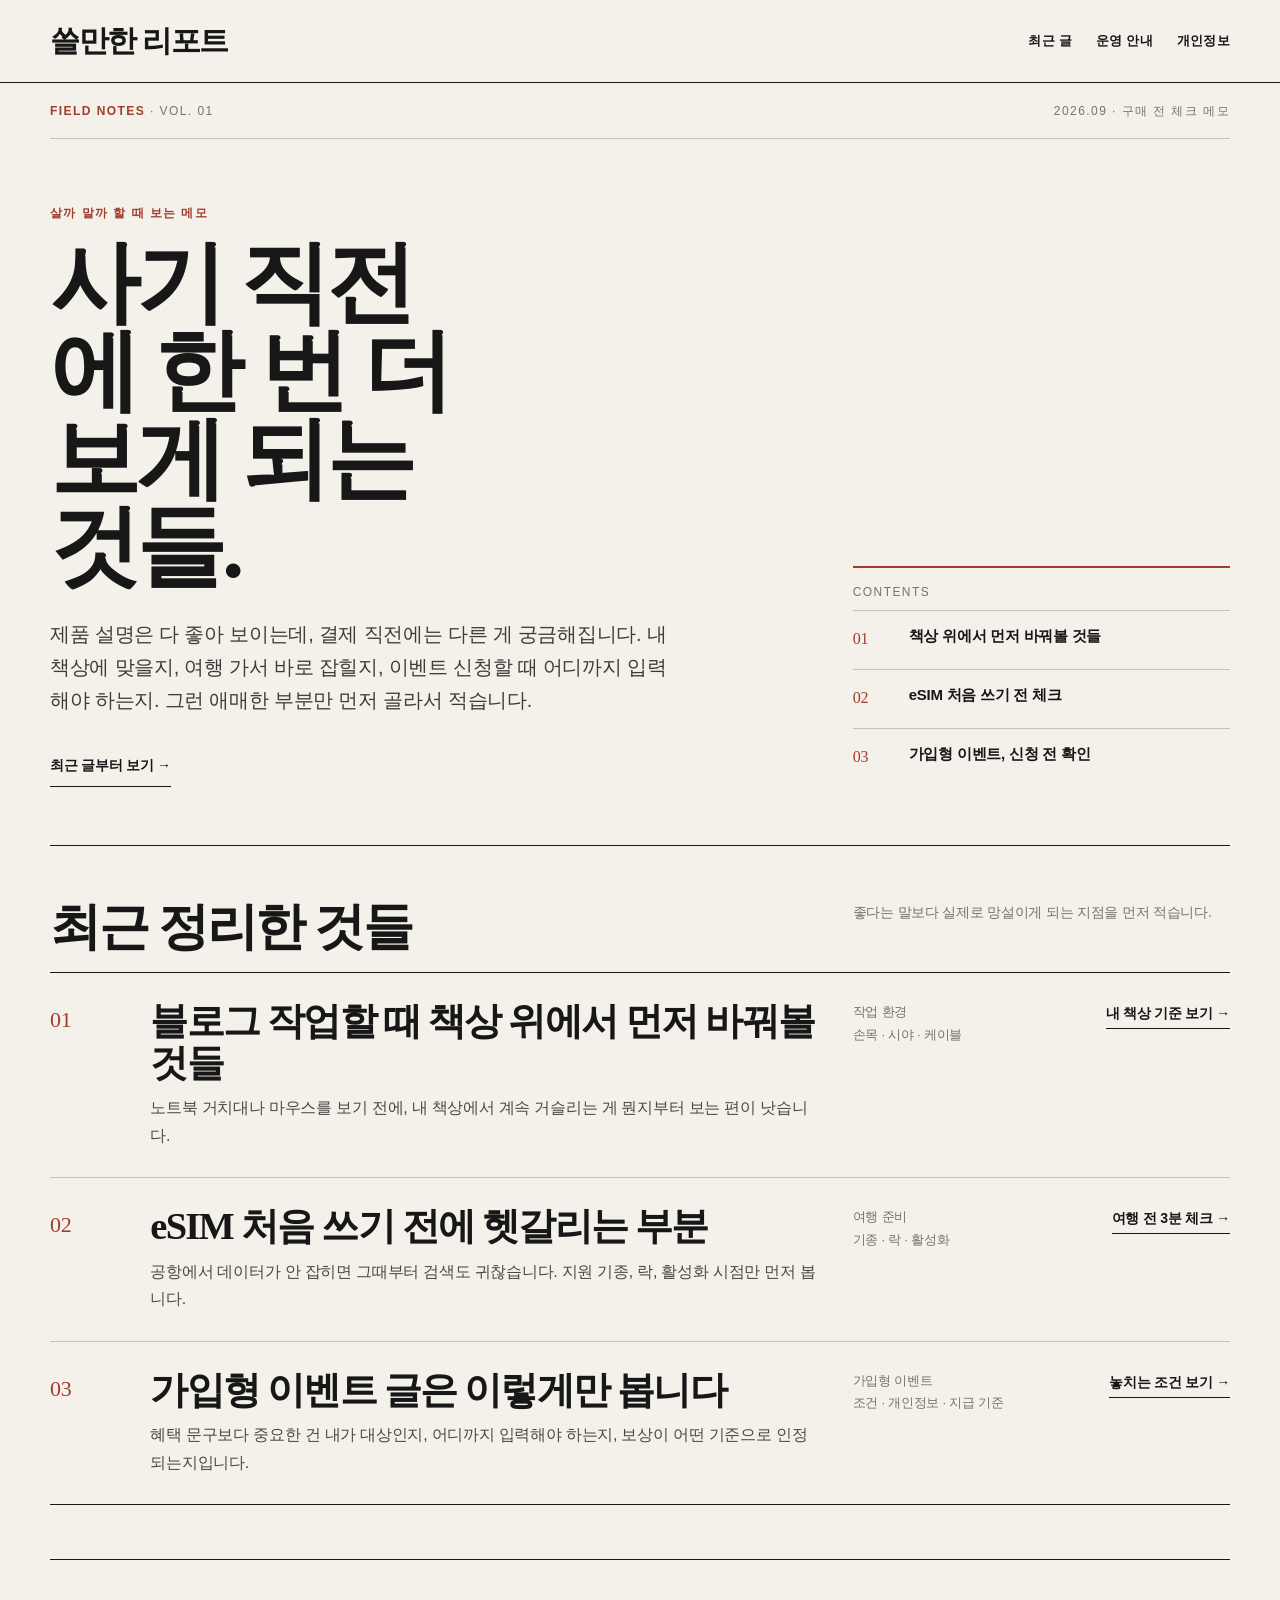
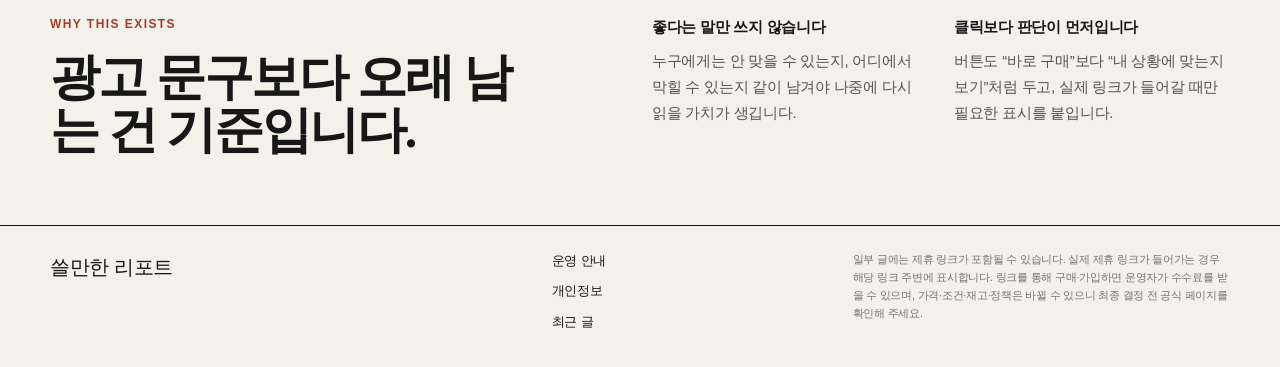
==== commit f66062f8: "Editorial anti-slop redesign: homepage" ====
--- a/index.html
+++ b/index.html
@@ -1,2 +1,116 @@
-<!doctype html><html lang="ko"><head><meta charset="utf-8"><meta name="viewport" content="width=device-width,initial-scale=1"><title>쓸만한 리포트 | 살까 말까 할 때 보는 체크 메모</title><meta name="description" content="구매와 가입 직전에 헷갈리는 부분만 사람 말투로 정리하는 체크 메모입니다."><style>
-:root{--bg:#f6f7fb;--paper:#fff;--ink:#111827;--muted:#64748b;--line:#e5e7eb;--blue:#2457ff;--blue2:#eef3ff;--warm:#fff8ed;--green:#0f766e;--shadow:0 22px 60px rgba(17,24,39,.09)}*{box-sizing:border-box}body{margin:0;background:radial-gradient(circle at 8% 0,rgba(36,87,255,.09),transparent 26%),var(--bg);color:var(--ink);font-family:-apple-system,BlinkMacSystemFont,'Apple SD Gothic Neo','Noto Sans KR','Segoe UI',sans-serif;line-height:1.72;letter-spacing:-.018em}.wrap{width:min(1080px,calc(100% - 32px));margin:auto}a{color:var(--blue);text-decoration:none}.top{font-size:12px;color:#6b7280;background:#fff;border-bottom:1px solid var(--line)}.top .wrap{padding:8px 0;display:flex;justify-content:space-between;gap:12px;flex-wrap:wrap}.nav{position:sticky;top:0;background:rgba(246,247,251,.86);backdrop-filter:blur(14px);border-bottom:1px solid var(--line);z-index:10}.nav .wrap{display:flex;align-items:center;justify-content:space-between;gap:16px;padding:15px 0}.brand{font-weight:900;color:var(--ink);display:flex;gap:10px;align-items:center}.mark{width:36px;height:36px;border-radius:13px;background:linear-gradient(135deg,var(--blue),#7290ff);display:grid;place-items:center;color:#fff}.links{display:flex;gap:15px;flex-wrap:wrap;font-size:14px}.links a{color:#374151;font-weight:700}.hero{padding:52px 0 22px}.heroGrid{display:grid;grid-template-columns:1.25fr .75fr;gap:20px}.box,.card,.article{background:var(--paper);border:1px solid var(--line);border-radius:28px;box-shadow:var(--shadow)}.box{padding:38px}.eyebrow{display:inline-flex;align-items:center;gap:8px;border-radius:999px;background:var(--blue2);color:var(--blue);padding:7px 11px;font-size:12px;font-weight:900;letter-spacing:.04em}.dot{width:7px;height:7px;border-radius:50%;background:var(--blue)}h1{font-size:clamp(36px,5.8vw,64px);line-height:1.03;letter-spacing:-.06em;margin:17px 0;max-width:12ch}h2{font-size:clamp(26px,4vw,40px);line-height:1.15;letter-spacing:-.045em;margin:0 0 14px}h3{font-size:22px;margin:0 0 10px}p{margin:0 0 14px;color:#374151}.lead{font-size:18px;color:#4b5563;max-width:58ch}.buttons{display:flex;gap:12px;flex-wrap:wrap;margin-top:24px}.btn{display:inline-flex;align-items:center;justify-content:center;padding:12px 17px;border-radius:999px;background:var(--blue);color:#fff;font-weight:900;border:1px solid var(--blue);box-shadow:0 12px 24px rgba(36,87,255,.16)}.btn.alt{background:#fff;color:var(--blue);box-shadow:none}.chips{display:flex;gap:8px;flex-wrap:wrap;margin-top:16px}.chip{background:#f8fafc;border:1px solid var(--line);border-radius:999px;padding:8px 10px;font-size:13px;color:#475569;font-weight:700}.grid3{display:grid;grid-template-columns:repeat(3,1fr);gap:18px}.grid2{display:grid;grid-template-columns:repeat(2,1fr);gap:18px}.section{padding:28px 0}.card{padding:24px}.tag{display:inline-flex;background:var(--blue2);color:var(--blue);border-radius:999px;padding:6px 10px;font-size:12px;font-weight:900;margin-bottom:12px}.meta{color:var(--muted);font-size:13px;margin:8px 0 14px}.note{background:var(--warm);border:1px solid #f3d5a5;border-radius:18px;padding:16px}.quiet{font-size:12px;color:#8a8f98;margin-top:20px}.article{padding:34px}.article h1{max-width:none;font-size:clamp(34px,5vw,58px)}.article h2{margin-top:38px}.checks{display:grid;gap:12px;margin:18px 0}.check{display:flex;gap:12px;padding:15px;border:1px solid var(--line);background:#fbfdff;border-radius:18px}.num{width:28px;height:28px;flex:0 0 28px;border-radius:50%;background:var(--blue);color:#fff;display:grid;place-items:center;font-weight:900}table{width:100%;border-collapse:collapse;margin:18px 0;background:#fff;border:1px solid var(--line);border-radius:18px;overflow:hidden}th,td{padding:13px;border-bottom:1px solid var(--line);text-align:left;vertical-align:top}th{background:#f8fbff}tr:last-child td{border-bottom:0}.foot{border-top:1px solid var(--line);margin-top:38px;padding:26px 0}.foot p{font-size:13px;color:#737985}@media(max-width:860px){.heroGrid,.grid3,.grid2{grid-template-columns:1fr}.nav .wrap{align-items:flex-start;flex-direction:column}.box,.article{padding:24px}h1{max-width:none}.wrap{width:min(100% - 24px,1080px)}}</style></head><body><div class="top"><div class="wrap"><span>직접 확인할 포인트만 짧게 정리합니다.</span><span>새 링크를 넣기 전 조건을 다시 확인합니다.</span></div></div><header class="nav"><div class="wrap"><a class="brand" href="/affiliate-hub/"><span class="mark">쓸</span><span>쓸만한 리포트</span></a><nav class="links"><a href="/affiliate-hub/#featured">추천 글</a><a href="/affiliate-hub/disclosure.html">고지</a><a href="/affiliate-hub/privacy.html">개인정보</a></nav></div></header><main><section class="hero"><div class="wrap heroGrid"><div class="box"><span class="eyebrow"><span class="dot"></span>살까 말까 할 때 보는 메모</span><h1>사기 직전에 멈칫한 것들만 모았습니다.</h1><p class="lead">제품 설명은 다 좋아 보이는데, 막상 결제 직전에는 다른 게 궁금해집니다. 이게 내 책상에 맞을지, 여행 가서 바로 잡힐지, 이벤트 신청할 때 뭘 입력해야 하는지. 그런 애매한 부분만 먼저 골라서 적습니다.</p><div class="buttons"><a class="btn" href="#featured">지금 볼 글 고르기</a><a class="btn alt" href="disclosure.html">운영 방식 보기</a></div><div class="chips"><span class="chip">작업템</span><span class="chip">여행/eSIM</span><span class="chip">가입형 이벤트</span><span class="chip">과장 문구 빼기</span></div></div><aside class="box"><h3>이런 글만 남깁니다</h3><p>추천보다 먼저 확인할 기준을 씁니다. 장점만 세 줄 늘어놓는 글은 오래 못 가서, 불편할 수 있는 부분도 같이 적는 쪽으로 갑니다.</p><div class="note">지금은 승인 전 링크를 억지로 넣지 않았습니다. 실제 링크를 넣을 때는 버튼 옆에 작게 표시합니다.</div></aside></div></section><section class="section" id="featured"><div class="wrap"><div class="grid3"><article class="card"><span class="tag">작업템</span><h3>책상 위에서 먼저 바꿔볼 것들</h3><p class="meta">손목 · 시야 · 케이블</p><p>노트북 거치대나 마우스를 보기 전에, 내 책상에서 뭐가 계속 걸리는지부터 봅니다.</p><a class="btn alt" href="posts/blogging-desk-gear.html">내 책상 기준 보기 →</a></article><article class="card"><span class="tag">여행 준비</span><h3>eSIM 처음 쓰기 전 체크</h3><p class="meta">지원 기종 · 락 · 활성화</p><p>공항에서 데이터가 안 잡히면 그때부터는 검색도 귀찮습니다. 출발 전에 볼 것만 정리했습니다.</p><a class="btn alt" href="posts/travel-esim-checklist.html">여행 전 3분 체크 →</a></article><article class="card"><span class="tag">가입형 이벤트</span><h3>신청하기 전에 볼 조건</h3><p class="meta">개인정보 · 제외 조건 · 지급 기준</p><p>혜택 문구보다 중요한 건 내가 해당되는지, 어디까지 입력해야 하는지입니다.</p><a class="btn alt" href="posts/cpa-campaign-checklist.html">놓치는 조건 보기 →</a></article></div></div></section><section class="section"><div class="wrap grid2"><div class="card"><h2>광고처럼 보이지 않게 쓰는 기준</h2><p>좋다는 말보다 “어떤 사람에게는 안 맞을 수 있는지”를 먼저 남깁니다. 그래야 나중에 링크를 넣어도 글이 버팁니다.</p></div><div class="card"><h2>클릭은 가볍게, 판단은 천천히</h2><p>버튼 문구도 ‘바로 구매’보다 ‘내 상황에 맞는지 보기’ 쪽으로 둡니다. 들어온 사람이 불편하지 않아야 다시 읽습니다.</p></div></div></section></main><footer class="foot"><div class="wrap"><p>작게 적어두는 안내: 이 사이트의 일부 글에는 앞으로 제휴 링크가 포함될 수 있습니다. 그런 링크가 실제로 들어가는 버튼에는 따로 표시합니다. 링크를 통해 구매·가입하면 운영자가 수수료를 받을 수 있고, 가격·조건·재고·정책은 바뀔 수 있으니 마지막 결정 전에는 공식 페이지를 확인해 주세요.</p><p>© 2026 쓸만한 리포트</p></div></footer></body></html>+<!doctype html>
+<html lang="ko">
+<head>
+<meta charset="utf-8">
+<meta name="viewport" content="width=device-width,initial-scale=1">
+<title>쓸만한 리포트 | 살까 말까 할 때 보는 체크 메모</title>
+<meta name="description" content="구매와 가입 직전에 헷갈리는 부분만 먼저 확인하는 생활·작업 체크 메모입니다.">
+<link rel="canonical" href="https://ecp2289-svg.github.io/affiliate-hub/">
+<link rel="stylesheet" href="assets/editorial.css">
+</head>
+<body>
+<header class="site-header">
+  <div class="wrap header-inner">
+    <a class="masthead" href="index.html">쓸만한 리포트</a>
+    <nav class="site-nav" aria-label="주요 메뉴">
+      <a href="#reads">최근 글</a>
+      <a href="disclosure.html">운영 안내</a>
+      <a href="privacy.html">개인정보</a>
+    </nav>
+  </div>
+</header>
+
+<main class="wrap">
+  <div class="issue-bar">
+    <span><strong>FIELD NOTES</strong> · VOL. 01</span>
+    <span>2026.09 · 구매 전 체크 메모</span>
+  </div>
+
+  <section class="hero">
+    <div class="hero-copy">
+      <div class="kicker">살까 말까 할 때 보는 메모</div>
+      <h1>사기 직전에 한 번 더 보게 되는 것들.</h1>
+      <p class="deck">제품 설명은 다 좋아 보이는데, 결제 직전에는 다른 게 궁금해집니다. 내 책상에 맞을지, 여행 가서 바로 잡힐지, 이벤트 신청할 때 어디까지 입력해야 하는지. 그런 애매한 부분만 먼저 골라서 적습니다.</p>
+      <a class="read-link" href="#reads">최근 글부터 보기 →</a>
+    </div>
+
+    <aside class="hero-index" aria-label="이번 호 목차">
+      <div class="index-title">Contents</div>
+      <ol class="index-list">
+        <li><a href="posts/blogging-desk-gear.html"><span class="index-no">01</span><strong>책상 위에서 먼저 바꿔볼 것들</strong></a></li>
+        <li><a href="posts/travel-esim-checklist.html"><span class="index-no">02</span><strong>eSIM 처음 쓰기 전 체크</strong></a></li>
+        <li><a href="posts/cpa-campaign-checklist.html"><span class="index-no">03</span><strong>가입형 이벤트, 신청 전 확인</strong></a></li>
+      </ol>
+    </aside>
+  </section>
+
+  <section class="section" id="reads">
+    <div class="section-head">
+      <h2>최근 정리한 것들</h2>
+      <p>좋다는 말보다 실제로 망설이게 되는 지점을 먼저 적습니다.</p>
+    </div>
+
+    <div class="story-list">
+      <article class="story-row">
+        <div class="story-no">01</div>
+        <div class="story-main">
+          <h3>블로그 작업할 때 책상 위에서 먼저 바꿔볼 것들</h3>
+          <p>노트북 거치대나 마우스를 보기 전에, 내 책상에서 계속 거슬리는 게 뭔지부터 보는 편이 낫습니다.</p>
+        </div>
+        <div class="story-meta">작업 환경<br>손목 · 시야 · 케이블</div>
+        <div class="story-go"><a href="posts/blogging-desk-gear.html">내 책상 기준 보기 →</a></div>
+      </article>
+
+      <article class="story-row">
+        <div class="story-no">02</div>
+        <div class="story-main">
+          <h3>eSIM 처음 쓰기 전에 헷갈리는 부분</h3>
+          <p>공항에서 데이터가 안 잡히면 그때부터 검색도 귀찮습니다. 지원 기종, 락, 활성화 시점만 먼저 봅니다.</p>
+        </div>
+        <div class="story-meta">여행 준비<br>기종 · 락 · 활성화</div>
+        <div class="story-go"><a href="posts/travel-esim-checklist.html">여행 전 3분 체크 →</a></div>
+      </article>
+
+      <article class="story-row">
+        <div class="story-no">03</div>
+        <div class="story-main">
+          <h3>가입형 이벤트 글은 이렇게만 봅니다</h3>
+          <p>혜택 문구보다 중요한 건 내가 대상인지, 어디까지 입력해야 하는지, 보상이 어떤 기준으로 인정되는지입니다.</p>
+        </div>
+        <div class="story-meta">가입형 이벤트<br>조건 · 개인정보 · 지급 기준</div>
+        <div class="story-go"><a href="posts/cpa-campaign-checklist.html">놓치는 조건 보기 →</a></div>
+      </article>
+    </div>
+  </section>
+
+  <section class="notes">
+    <div class="note-lead">
+      <div class="kicker">Why this exists</div>
+      <h2>광고 문구보다 오래 남는 건 기준입니다.</h2>
+    </div>
+    <div class="note-body">
+      <div>
+        <h3>좋다는 말만 쓰지 않습니다</h3>
+        <p>누구에게는 안 맞을 수 있는지, 어디에서 막힐 수 있는지 같이 남겨야 나중에 다시 읽을 가치가 생깁니다.</p>
+      </div>
+      <div>
+        <h3>클릭보다 판단이 먼저입니다</h3>
+        <p>버튼도 “바로 구매”보다 “내 상황에 맞는지 보기”처럼 두고, 실제 링크가 들어갈 때만 필요한 표시를 붙입니다.</p>
+      </div>
+    </div>
+  </section>
+</main>
+
+<footer class="site-footer">
+  <div class="wrap footer-inner">
+    <div class="footer-brand">쓸만한 리포트</div>
+    <div class="footer-links">
+      <a href="disclosure.html">운영 안내</a>
+      <a href="privacy.html">개인정보</a>
+      <a href="#reads">최근 글</a>
+    </div>
+    <div class="footer-note">일부 글에는 제휴 링크가 포함될 수 있습니다. 실제 제휴 링크가 들어가는 경우 해당 링크 주변에 표시합니다. 링크를 통해 구매·가입하면 운영자가 수수료를 받을 수 있으며, 가격·조건·재고·정책은 바뀔 수 있으니 최종 결정 전 공식 페이지를 확인해 주세요.</div>
+  </div>
+</footer>
+</body>
+</html>
--- a/assets/editorial.css
+++ b/assets/editorial.css
@@ -0,0 +1,193 @@
+
+:root{
+  --paper:#f4f1ea;
+  --paper-2:#ebe7de;
+  --ink:#171717;
+  --muted:#77736b;
+  --rule:#c7c1b7;
+  --accent:#a13d2d;
+  --max:1180px;
+}
+*{box-sizing:border-box}
+html{scroll-behavior:smooth}
+body{
+  margin:0;
+  background:var(--paper);
+  color:var(--ink);
+  font-family:-apple-system,BlinkMacSystemFont,"Apple SD Gothic Neo","Noto Sans KR","Segoe UI",sans-serif;
+  line-height:1.72;
+  letter-spacing:-.016em;
+}
+a{color:inherit;text-decoration:none}
+a:hover{color:var(--accent)}
+.wrap{width:min(var(--max),calc(100% - 40px));margin:0 auto}
+.site-header{
+  border-bottom:1px solid var(--ink);
+  background:rgba(244,241,234,.96);
+  position:sticky;top:0;z-index:10;
+}
+.header-inner{
+  min-height:82px;
+  display:flex;align-items:center;justify-content:space-between;gap:28px;
+}
+.masthead{
+  font-family:Georgia,"Times New Roman",serif;
+  font-size:30px;line-height:1;font-weight:700;letter-spacing:-.045em;
+}
+.site-nav{display:flex;align-items:center;gap:24px;flex-wrap:wrap}
+.site-nav a{
+  min-height:44px;display:flex;align-items:center;
+  font-size:13px;font-weight:700;letter-spacing:.02em;
+}
+.issue-bar{
+  display:flex;justify-content:space-between;gap:20px;flex-wrap:wrap;
+  padding:18px 0 16px;border-bottom:1px solid var(--rule);
+  font-size:12px;text-transform:uppercase;letter-spacing:.12em;color:var(--muted);
+}
+.issue-bar strong{color:var(--accent);font-weight:700}
+.hero{
+  display:grid;grid-template-columns:repeat(12,1fr);gap:24px;
+  padding:64px 0 58px;border-bottom:1px solid var(--ink);
+}
+.hero-copy{grid-column:1/span 8}
+.hero-index{grid-column:9/span 4;border-top:2px solid var(--accent);padding-top:14px;align-self:end}
+.kicker{
+  font-size:12px;font-weight:800;letter-spacing:.12em;text-transform:uppercase;color:var(--accent);
+  margin-bottom:16px;
+}
+h1,h2,h3{font-family:Georgia,"Times New Roman",serif;font-weight:700;letter-spacing:-.045em;margin:0}
+.hero h1{font-size:clamp(48px,7vw,92px);line-height:.98;max-width:9.5ch}
+.deck{font-size:20px;line-height:1.65;max-width:39rem;color:#3f3d39;margin:28px 0 0}
+.read-link{
+  display:inline-flex;min-height:44px;align-items:center;
+  margin-top:26px;border-bottom:1px solid var(--ink);
+  font-weight:800;font-size:14px;
+}
+.index-title{font-size:12px;text-transform:uppercase;letter-spacing:.12em;color:var(--muted);margin-bottom:8px}
+.index-list{list-style:none;padding:0;margin:0}
+.index-list li{border-top:1px solid var(--rule)}
+.index-list a{display:grid;grid-template-columns:44px 1fr;gap:12px;padding:14px 0;min-height:58px;align-items:start}
+.index-no{font-family:Georgia,serif;color:var(--accent)}
+.index-list strong{font-size:15px;line-height:1.4}
+.section{padding:54px 0}
+.section-head{
+  display:grid;grid-template-columns:repeat(12,1fr);gap:24px;
+  padding-bottom:18px;border-bottom:1px solid var(--ink);
+}
+.section-head h2{grid-column:1/span 7;font-size:clamp(34px,4vw,52px);line-height:1.05}
+.section-head p{grid-column:9/span 4;margin:0;color:var(--muted);font-size:14px}
+.story-list{border-bottom:1px solid var(--ink)}
+.story-row{
+  display:grid;grid-template-columns:repeat(12,1fr);gap:24px;
+  padding:28px 0;border-top:1px solid var(--rule);
+}
+.story-row:first-child{border-top:0}
+.story-no{grid-column:1/span 1;font-family:Georgia,serif;font-size:22px;color:var(--accent)}
+.story-main{grid-column:2/span 7}
+.story-main h3{font-size:clamp(28px,3vw,42px);line-height:1.08;margin-bottom:10px}
+.story-main p{margin:0;color:#4b4945;max-width:42rem}
+.story-meta{grid-column:9/span 2;color:var(--muted);font-size:13px}
+.story-go{grid-column:11/span 2;display:flex;justify-content:flex-end;align-items:flex-start;font-weight:800;font-size:14px}
+.story-go a{border-bottom:1px solid var(--ink);padding-bottom:3px}
+.notes{
+  display:grid;grid-template-columns:repeat(12,1fr);gap:24px;
+  padding:54px 0 68px;border-top:1px solid var(--ink);
+}
+.note-lead{grid-column:1/span 5}
+.note-lead h2{font-size:clamp(34px,4vw,50px);line-height:1.06}
+.note-body{grid-column:7/span 6;display:grid;grid-template-columns:1fr 1fr;gap:26px}
+.note-body h3{font-family:inherit;font-size:15px;letter-spacing:-.02em;margin-bottom:8px}
+.note-body p{margin:0;color:#56534e;font-size:15px}
+.site-footer{border-top:1px solid var(--ink);padding:24px 0 34px}
+.footer-inner{display:grid;grid-template-columns:repeat(12,1fr);gap:24px}
+.footer-brand{grid-column:1/span 4;font-family:Georgia,serif;font-size:20px}
+.footer-links{grid-column:6/span 3;display:grid;gap:8px;font-size:13px}
+.footer-note{grid-column:9/span 4;color:var(--muted);font-size:11px;line-height:1.65}
+
+/* article */
+.article-head{
+  display:grid;grid-template-columns:repeat(12,1fr);gap:24px;
+  padding:56px 0 44px;border-bottom:1px solid var(--ink);
+}
+.article-head .head-main{grid-column:3/span 8}
+.article-head .head-meta{grid-column:1/span 2;font-size:12px;color:var(--muted);text-transform:uppercase;letter-spacing:.08em}
+.article-head h1{font-size:clamp(46px,6vw,76px);line-height:1.02;margin:10px 0 20px}
+.article-head .deck{font-size:19px;margin:0;max-width:48rem}
+.article-grid{
+  display:grid;grid-template-columns:repeat(12,1fr);gap:24px;
+  padding:46px 0 68px;
+}
+.article-rail{grid-column:1/span 2;font-size:12px;color:var(--muted);line-height:1.8}
+.article-body{grid-column:3/span 7;max-width:720px}
+.article-body p,.article-body li{font-size:18px}
+.article-body p{margin:0 0 1.15em}
+.article-body h2{font-size:36px;line-height:1.15;margin:2.1em 0 .65em;padding-top:.25em;border-top:1px solid var(--rule)}
+.article-body h3{font-family:inherit;font-size:18px;letter-spacing:-.02em;margin:1.8em 0 .6em}
+.article-body ul,.article-body ol{padding-left:1.25em;margin:0 0 1.6em}
+.article-body li{margin:.45em 0}
+.pull{
+  font-family:Georgia,serif;font-size:28px;line-height:1.35;letter-spacing:-.03em;
+  margin:42px 0;padding:22px 0;border-top:2px solid var(--accent);border-bottom:1px solid var(--rule);
+}
+.check-list{margin:28px 0;border-top:1px solid var(--ink)}
+.check-row{
+  display:grid;grid-template-columns:46px 1fr;gap:12px;
+  padding:16px 0;border-bottom:1px solid var(--rule)
+}
+.check-row .n{font-family:Georgia,serif;color:var(--accent);font-size:20px}
+.check-row strong{display:block;margin-bottom:3px}
+.check-row p{font-size:16px;margin:0;color:#56534e}
+.ruled-table{width:100%;border-collapse:collapse;margin:28px 0}
+.ruled-table th,.ruled-table td{padding:12px 8px;border-top:1px solid var(--rule);text-align:left;vertical-align:top}
+.ruled-table th{font-size:12px;text-transform:uppercase;letter-spacing:.06em;color:var(--muted)}
+.ruled-table td{font-size:16px}
+.article-aside{grid-column:11/span 2;font-size:12px;color:var(--muted)}
+.article-aside a{display:inline-block;border-bottom:1px solid var(--rule);padding:4px 0}
+.article-footer-note{
+  margin-top:54px;padding-top:18px;border-top:1px solid var(--rule);
+  color:var(--muted);font-size:11px;line-height:1.7;
+}
+
+.simple-page{max-width:760px;padding:58px 0 80px}
+.simple-page h1{font-size:clamp(44px,6vw,72px);line-height:1.02;margin-bottom:28px}
+.simple-page h2{font-size:30px;margin:48px 0 14px;padding-top:16px;border-top:1px solid var(--rule)}
+.simple-page p,.simple-page li{font-size:17px}
+.simple-page li{margin:.5em 0}
+
+@media(max-width:820px){
+  .wrap{width:min(100% - 28px,var(--max))}
+  .header-inner{min-height:70px;align-items:flex-start;padding:14px 0;flex-direction:column;gap:4px}
+  .masthead{font-size:26px}
+  .site-nav{gap:18px}
+  .issue-bar{padding:12px 0}
+  .hero{display:block;padding:44px 0 34px}
+  .hero-copy,.hero-index{width:100%}
+  .hero h1{font-size:clamp(46px,14vw,70px);max-width:none}
+  .deck{font-size:18px}
+  .hero-index{margin-top:42px}
+  .section{padding:38px 0}
+  .section-head{display:block}
+  .section-head h2{font-size:38px}
+  .section-head p{margin-top:12px}
+  .story-row{display:block;padding:24px 0}
+  .story-no{font-size:16px;margin-bottom:8px}
+  .story-main h3{font-size:32px}
+  .story-meta{margin-top:12px}
+  .story-go{justify-content:flex-start;margin-top:14px}
+  .story-go a,.read-link{min-height:44px;display:inline-flex;align-items:center}
+  .notes{display:block;padding:42px 0 52px}
+  .note-body{display:block;margin-top:26px}
+  .note-body>div+div{margin-top:22px}
+  .footer-inner{display:block}
+  .footer-links{margin:18px 0}
+  .article-head{display:block;padding:42px 0 32px}
+  .article-head .head-meta{margin-bottom:20px}
+  .article-head h1{font-size:clamp(44px,13vw,64px)}
+  .article-grid{display:block;padding:34px 0 52px}
+  .article-rail{margin-bottom:24px;padding-bottom:14px;border-bottom:1px solid var(--rule)}
+  .article-body{max-width:none}
+  .article-body p,.article-body li{font-size:18px;line-height:1.78}
+  .article-body h2{font-size:32px}
+  .article-aside{margin-top:36px;padding-top:16px;border-top:1px solid var(--rule)}
+  .pull{font-size:25px}
+}
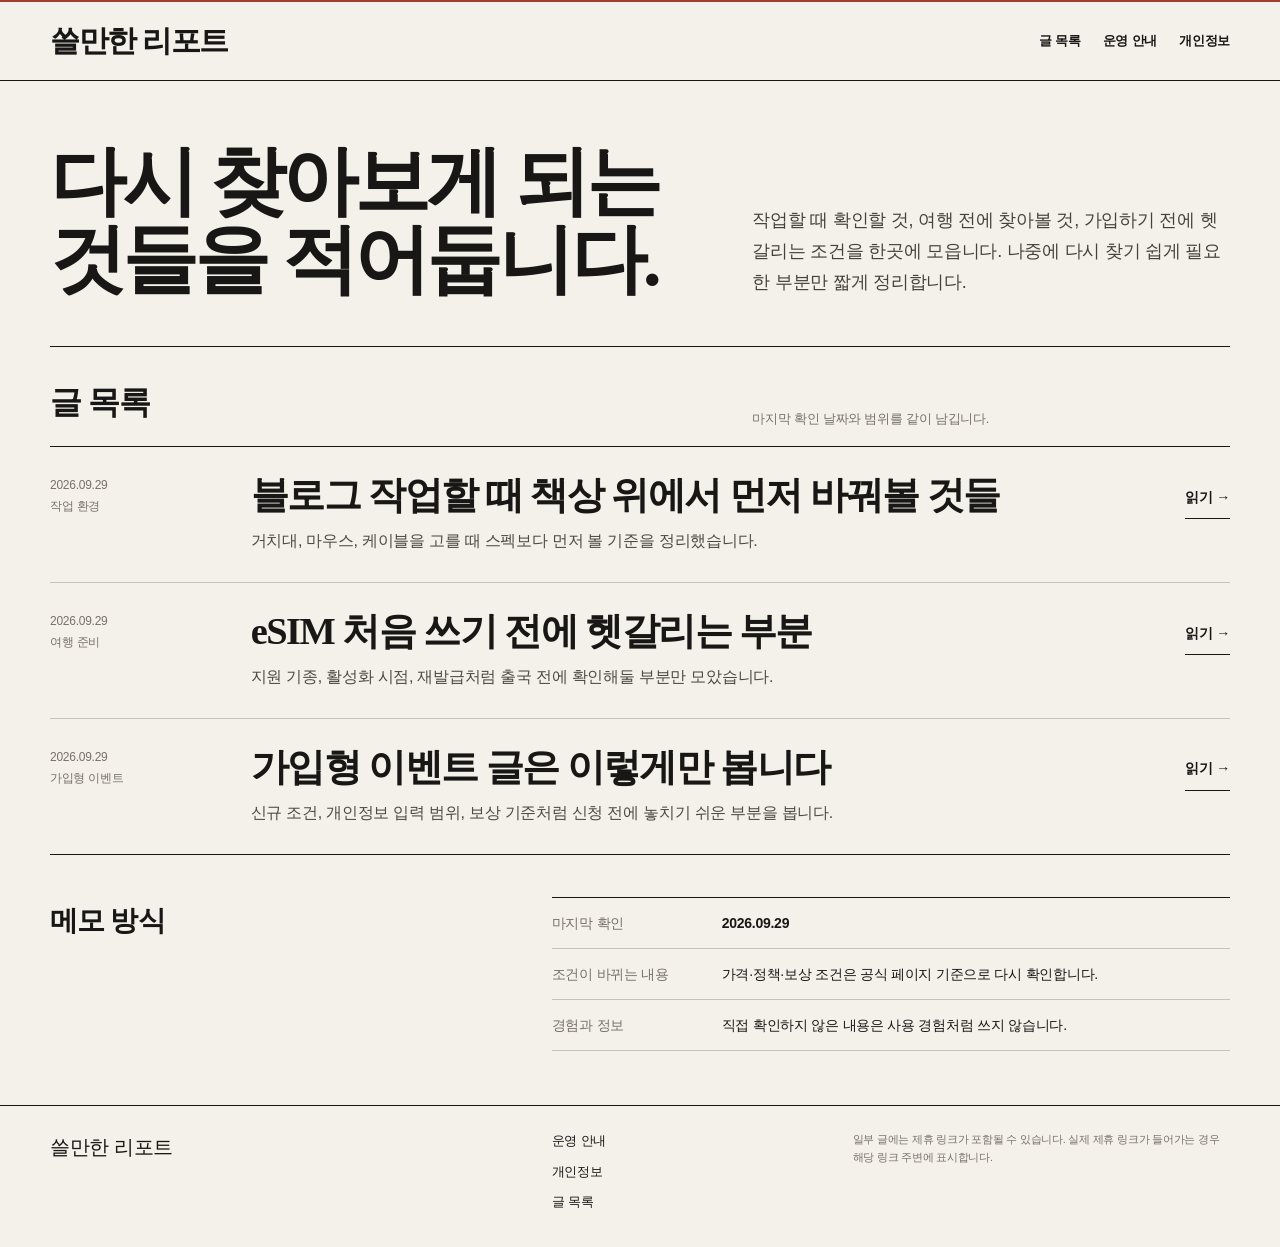
==== commit 4862173d: "Remove ad-like and AI-like homepage copy" ====
--- a/index.html
+++ b/index.html
@@ -1,116 +1,25 @@
-<!doctype html>
-<html lang="ko">
-<head>
-<meta charset="utf-8">
-<meta name="viewport" content="width=device-width,initial-scale=1">
-<title>쓸만한 리포트 | 살까 말까 할 때 보는 체크 메모</title>
-<meta name="description" content="구매와 가입 직전에 헷갈리는 부분만 먼저 확인하는 생활·작업 체크 메모입니다.">
-<link rel="canonical" href="https://ecp2289-svg.github.io/affiliate-hub/">
-<link rel="stylesheet" href="assets/editorial.css">
-</head>
-<body>
-<header class="site-header">
-  <div class="wrap header-inner">
-    <a class="masthead" href="index.html">쓸만한 리포트</a>
-    <nav class="site-nav" aria-label="주요 메뉴">
-      <a href="#reads">최근 글</a>
-      <a href="disclosure.html">운영 안내</a>
-      <a href="privacy.html">개인정보</a>
-    </nav>
-  </div>
-</header>
-
+<!doctype html><html lang="ko"><head><meta charset="utf-8"><meta name="viewport" content="width=device-width,initial-scale=1">
+<title>쓸만한 리포트 | 다시 찾기 위한 체크 메모</title>
+<meta name="description" content="작업, 여행, 가입 전에 다시 확인하게 되는 내용을 짧게 정리해두는 자료실입니다.">
+<link rel="canonical" href="https://ecp2289-svg.github.io/affiliate-hub/"><link rel="stylesheet" href="assets/editorial.css"></head><body>
+<header class="site-header"><div class="wrap header-inner"><a class="masthead" href="index.html">쓸만한 리포트</a><nav class="site-nav"><a href="#archive">글 목록</a><a href="disclosure.html">운영 안내</a><a href="privacy.html">개인정보</a></nav></div></header>
 <main class="wrap">
-  <div class="issue-bar">
-    <span><strong>FIELD NOTES</strong> · VOL. 01</span>
-    <span>2026.09 · 구매 전 체크 메모</span>
-  </div>
-
-  <section class="hero">
-    <div class="hero-copy">
-      <div class="kicker">살까 말까 할 때 보는 메모</div>
-      <h1>사기 직전에 한 번 더 보게 되는 것들.</h1>
-      <p class="deck">제품 설명은 다 좋아 보이는데, 결제 직전에는 다른 게 궁금해집니다. 내 책상에 맞을지, 여행 가서 바로 잡힐지, 이벤트 신청할 때 어디까지 입력해야 하는지. 그런 애매한 부분만 먼저 골라서 적습니다.</p>
-      <a class="read-link" href="#reads">최근 글부터 보기 →</a>
-    </div>
-
-    <aside class="hero-index" aria-label="이번 호 목차">
-      <div class="index-title">Contents</div>
-      <ol class="index-list">
-        <li><a href="posts/blogging-desk-gear.html"><span class="index-no">01</span><strong>책상 위에서 먼저 바꿔볼 것들</strong></a></li>
-        <li><a href="posts/travel-esim-checklist.html"><span class="index-no">02</span><strong>eSIM 처음 쓰기 전 체크</strong></a></li>
-        <li><a href="posts/cpa-campaign-checklist.html"><span class="index-no">03</span><strong>가입형 이벤트, 신청 전 확인</strong></a></li>
-      </ol>
-    </aside>
-  </section>
-
-  <section class="section" id="reads">
-    <div class="section-head">
-      <h2>최근 정리한 것들</h2>
-      <p>좋다는 말보다 실제로 망설이게 되는 지점을 먼저 적습니다.</p>
-    </div>
-
-    <div class="story-list">
-      <article class="story-row">
-        <div class="story-no">01</div>
-        <div class="story-main">
-          <h3>블로그 작업할 때 책상 위에서 먼저 바꿔볼 것들</h3>
-          <p>노트북 거치대나 마우스를 보기 전에, 내 책상에서 계속 거슬리는 게 뭔지부터 보는 편이 낫습니다.</p>
-        </div>
-        <div class="story-meta">작업 환경<br>손목 · 시야 · 케이블</div>
-        <div class="story-go"><a href="posts/blogging-desk-gear.html">내 책상 기준 보기 →</a></div>
-      </article>
-
-      <article class="story-row">
-        <div class="story-no">02</div>
-        <div class="story-main">
-          <h3>eSIM 처음 쓰기 전에 헷갈리는 부분</h3>
-          <p>공항에서 데이터가 안 잡히면 그때부터 검색도 귀찮습니다. 지원 기종, 락, 활성화 시점만 먼저 봅니다.</p>
-        </div>
-        <div class="story-meta">여행 준비<br>기종 · 락 · 활성화</div>
-        <div class="story-go"><a href="posts/travel-esim-checklist.html">여행 전 3분 체크 →</a></div>
-      </article>
-
-      <article class="story-row">
-        <div class="story-no">03</div>
-        <div class="story-main">
-          <h3>가입형 이벤트 글은 이렇게만 봅니다</h3>
-          <p>혜택 문구보다 중요한 건 내가 대상인지, 어디까지 입력해야 하는지, 보상이 어떤 기준으로 인정되는지입니다.</p>
-        </div>
-        <div class="story-meta">가입형 이벤트<br>조건 · 개인정보 · 지급 기준</div>
-        <div class="story-go"><a href="posts/cpa-campaign-checklist.html">놓치는 조건 보기 →</a></div>
-      </article>
-    </div>
-  </section>
-
-  <section class="notes">
-    <div class="note-lead">
-      <div class="kicker">Why this exists</div>
-      <h2>광고 문구보다 오래 남는 건 기준입니다.</h2>
-    </div>
-    <div class="note-body">
-      <div>
-        <h3>좋다는 말만 쓰지 않습니다</h3>
-        <p>누구에게는 안 맞을 수 있는지, 어디에서 막힐 수 있는지 같이 남겨야 나중에 다시 읽을 가치가 생깁니다.</p>
-      </div>
-      <div>
-        <h3>클릭보다 판단이 먼저입니다</h3>
-        <p>버튼도 “바로 구매”보다 “내 상황에 맞는지 보기”처럼 두고, 실제 링크가 들어갈 때만 필요한 표시를 붙입니다.</p>
-      </div>
-    </div>
-  </section>
+<section class="intro"><h1 class="intro-title">다시 찾아보게 되는 것들을 적어둡니다.</h1><p class="intro-copy">작업할 때 확인할 것, 여행 전에 찾아볼 것, 가입하기 전에 헷갈리는 조건을 한곳에 모읍니다. 나중에 다시 찾기 쉽게 필요한 부분만 짧게 정리합니다.</p></section>
+<section id="archive">
+<div class="archive-head"><h2>글 목록</h2><p>마지막 확인 날짜와 범위를 같이 남깁니다.</p></div>
+<div class="archive-list">
+<article class="entry"><div class="entry-meta">2026.09.29<br>작업 환경</div><div class="entry-main"><h3>블로그 작업할 때 책상 위에서 먼저 바꿔볼 것들</h3><p>거치대, 마우스, 케이블을 고를 때 스펙보다 먼저 볼 기준을 정리했습니다.</p></div><div class="entry-link"><a href="posts/blogging-desk-gear.html">읽기 →</a></div></article>
+<article class="entry"><div class="entry-meta">2026.09.29<br>여행 준비</div><div class="entry-main"><h3>eSIM 처음 쓰기 전에 헷갈리는 부분</h3><p>지원 기종, 활성화 시점, 재발급처럼 출국 전에 확인해둘 부분만 모았습니다.</p></div><div class="entry-link"><a href="posts/travel-esim-checklist.html">읽기 →</a></div></article>
+<article class="entry"><div class="entry-meta">2026.09.29<br>가입형 이벤트</div><div class="entry-main"><h3>가입형 이벤트 글은 이렇게만 봅니다</h3><p>신규 조건, 개인정보 입력 범위, 보상 기준처럼 신청 전에 놓치기 쉬운 부분을 봅니다.</p></div><div class="entry-link"><a href="posts/cpa-campaign-checklist.html">읽기 →</a></div></article>
+</div></section>
+<section class="maintenance"><h2>메모 방식</h2><div class="maintenance-list">
+<div class="maintenance-row"><span>마지막 확인</span><strong>2026.09.29</strong></div>
+<div class="maintenance-row"><span>조건이 바뀌는 내용</span><span>가격·정책·보상 조건은 공식 페이지 기준으로 다시 확인합니다.</span></div>
+<div class="maintenance-row"><span>경험과 정보</span><span>직접 확인하지 않은 내용은 사용 경험처럼 쓰지 않습니다.</span></div>
+</div></section>
 </main>
-
-<footer class="site-footer">
-  <div class="wrap footer-inner">
-    <div class="footer-brand">쓸만한 리포트</div>
-    <div class="footer-links">
-      <a href="disclosure.html">운영 안내</a>
-      <a href="privacy.html">개인정보</a>
-      <a href="#reads">최근 글</a>
-    </div>
-    <div class="footer-note">일부 글에는 제휴 링크가 포함될 수 있습니다. 실제 제휴 링크가 들어가는 경우 해당 링크 주변에 표시합니다. 링크를 통해 구매·가입하면 운영자가 수수료를 받을 수 있으며, 가격·조건·재고·정책은 바뀔 수 있으니 최종 결정 전 공식 페이지를 확인해 주세요.</div>
-  </div>
-</footer>
-</body>
-</html>
+<footer class="site-footer"><div class="wrap footer-inner">
+<div class="footer-brand">쓸만한 리포트</div>
+<div class="footer-links"><a href="disclosure.html">운영 안내</a><a href="privacy.html">개인정보</a><a href="#archive">글 목록</a></div>
+<div class="footer-note">일부 글에는 제휴 링크가 포함될 수 있습니다. 실제 제휴 링크가 들어가는 경우 해당 링크 주변에 표시합니다.</div>
+</div></footer></body></html>
--- a/assets/editorial.css
+++ b/assets/editorial.css
@@ -1,193 +1,78 @@
 
-:root{
-  --paper:#f4f1ea;
-  --paper-2:#ebe7de;
-  --ink:#171717;
-  --muted:#77736b;
-  --rule:#c7c1b7;
-  --accent:#a13d2d;
-  --max:1180px;
-}
+:root{--paper:#f4f1ea;--ink:#181716;--muted:#777269;--rule:#c9c2b7;--accent:#9c3f2f;--max:1180px}
 *{box-sizing:border-box}
 html{scroll-behavior:smooth}
-body{
-  margin:0;
-  background:var(--paper);
-  color:var(--ink);
-  font-family:-apple-system,BlinkMacSystemFont,"Apple SD Gothic Neo","Noto Sans KR","Segoe UI",sans-serif;
-  line-height:1.72;
-  letter-spacing:-.016em;
-}
-a{color:inherit;text-decoration:none}
-a:hover{color:var(--accent)}
+body{margin:0;background:var(--paper);color:var(--ink);font-family:-apple-system,BlinkMacSystemFont,"Apple SD Gothic Neo","Noto Sans KR","Segoe UI",sans-serif;line-height:1.72;letter-spacing:-.016em}
+a{color:inherit;text-decoration:none}a:hover{color:var(--accent)}
 .wrap{width:min(var(--max),calc(100% - 40px));margin:0 auto}
-.site-header{
-  border-bottom:1px solid var(--ink);
-  background:rgba(244,241,234,.96);
-  position:sticky;top:0;z-index:10;
-}
-.header-inner{
-  min-height:82px;
-  display:flex;align-items:center;justify-content:space-between;gap:28px;
-}
-.masthead{
-  font-family:Georgia,"Times New Roman",serif;
-  font-size:30px;line-height:1;font-weight:700;letter-spacing:-.045em;
-}
-.site-nav{display:flex;align-items:center;gap:24px;flex-wrap:wrap}
-.site-nav a{
-  min-height:44px;display:flex;align-items:center;
-  font-size:13px;font-weight:700;letter-spacing:.02em;
-}
-.issue-bar{
-  display:flex;justify-content:space-between;gap:20px;flex-wrap:wrap;
-  padding:18px 0 16px;border-bottom:1px solid var(--rule);
-  font-size:12px;text-transform:uppercase;letter-spacing:.12em;color:var(--muted);
-}
-.issue-bar strong{color:var(--accent);font-weight:700}
-.hero{
-  display:grid;grid-template-columns:repeat(12,1fr);gap:24px;
-  padding:64px 0 58px;border-bottom:1px solid var(--ink);
-}
-.hero-copy{grid-column:1/span 8}
-.hero-index{grid-column:9/span 4;border-top:2px solid var(--accent);padding-top:14px;align-self:end}
-.kicker{
-  font-size:12px;font-weight:800;letter-spacing:.12em;text-transform:uppercase;color:var(--accent);
-  margin-bottom:16px;
-}
-h1,h2,h3{font-family:Georgia,"Times New Roman",serif;font-weight:700;letter-spacing:-.045em;margin:0}
-.hero h1{font-size:clamp(48px,7vw,92px);line-height:.98;max-width:9.5ch}
-.deck{font-size:20px;line-height:1.65;max-width:39rem;color:#3f3d39;margin:28px 0 0}
-.read-link{
-  display:inline-flex;min-height:44px;align-items:center;
-  margin-top:26px;border-bottom:1px solid var(--ink);
-  font-weight:800;font-size:14px;
-}
-.index-title{font-size:12px;text-transform:uppercase;letter-spacing:.12em;color:var(--muted);margin-bottom:8px}
-.index-list{list-style:none;padding:0;margin:0}
-.index-list li{border-top:1px solid var(--rule)}
-.index-list a{display:grid;grid-template-columns:44px 1fr;gap:12px;padding:14px 0;min-height:58px;align-items:start}
-.index-no{font-family:Georgia,serif;color:var(--accent)}
-.index-list strong{font-size:15px;line-height:1.4}
-.section{padding:54px 0}
-.section-head{
-  display:grid;grid-template-columns:repeat(12,1fr);gap:24px;
-  padding-bottom:18px;border-bottom:1px solid var(--ink);
-}
-.section-head h2{grid-column:1/span 7;font-size:clamp(34px,4vw,52px);line-height:1.05}
-.section-head p{grid-column:9/span 4;margin:0;color:var(--muted);font-size:14px}
-.story-list{border-bottom:1px solid var(--ink)}
-.story-row{
-  display:grid;grid-template-columns:repeat(12,1fr);gap:24px;
-  padding:28px 0;border-top:1px solid var(--rule);
-}
-.story-row:first-child{border-top:0}
-.story-no{grid-column:1/span 1;font-family:Georgia,serif;font-size:22px;color:var(--accent)}
-.story-main{grid-column:2/span 7}
-.story-main h3{font-size:clamp(28px,3vw,42px);line-height:1.08;margin-bottom:10px}
-.story-main p{margin:0;color:#4b4945;max-width:42rem}
-.story-meta{grid-column:9/span 2;color:var(--muted);font-size:13px}
-.story-go{grid-column:11/span 2;display:flex;justify-content:flex-end;align-items:flex-start;font-weight:800;font-size:14px}
-.story-go a{border-bottom:1px solid var(--ink);padding-bottom:3px}
-.notes{
-  display:grid;grid-template-columns:repeat(12,1fr);gap:24px;
-  padding:54px 0 68px;border-top:1px solid var(--ink);
-}
-.note-lead{grid-column:1/span 5}
-.note-lead h2{font-size:clamp(34px,4vw,50px);line-height:1.06}
-.note-body{grid-column:7/span 6;display:grid;grid-template-columns:1fr 1fr;gap:26px}
-.note-body h3{font-family:inherit;font-size:15px;letter-spacing:-.02em;margin-bottom:8px}
-.note-body p{margin:0;color:#56534e;font-size:15px}
+.site-header{border-top:2px solid var(--accent);border-bottom:1px solid var(--ink)}
+.header-inner{min-height:78px;display:flex;align-items:center;justify-content:space-between;gap:28px}
+.masthead{font-family:Georgia,"Times New Roman",serif;font-size:30px;font-weight:700;letter-spacing:-.045em}
+.site-nav{display:flex;gap:22px;flex-wrap:wrap}
+.site-nav a{font-size:13px;font-weight:700;min-height:44px;display:flex;align-items:center}
+.intro{display:grid;grid-template-columns:repeat(12,1fr);gap:24px;padding:62px 0 48px;border-bottom:1px solid var(--ink)}
+.intro-title{grid-column:1/span 7;font-family:Georgia,"Times New Roman",serif;font-size:clamp(44px,6vw,76px);line-height:1.02;letter-spacing:-.05em;margin:0}
+.intro-copy{grid-column:8/span 5;align-self:end;font-size:18px;color:#45423e;margin:0;max-width:35rem}
+.archive-head{display:grid;grid-template-columns:repeat(12,1fr);gap:24px;padding:28px 0 16px;border-bottom:1px solid var(--ink)}
+.archive-head h2{grid-column:1/span 7;font-family:Georgia,"Times New Roman",serif;font-size:32px;margin:0;letter-spacing:-.035em}
+.archive-head p{grid-column:8/span 5;margin:0;color:var(--muted);font-size:13px;align-self:end}
+.archive-list{border-bottom:1px solid var(--ink)}
+.entry{display:grid;grid-template-columns:repeat(12,1fr);gap:24px;padding:28px 0;border-top:1px solid var(--rule)}
+.entry:first-child{border-top:0}
+.entry-meta{grid-column:1/span 2;font-size:12px;color:var(--muted);line-height:1.75}
+.entry-main{grid-column:3/span 8}
+.entry-main h3{font-family:Georgia,"Times New Roman",serif;font-size:clamp(28px,3vw,40px);line-height:1.08;letter-spacing:-.04em;margin:0 0 10px}
+.entry-main p{margin:0;color:#4d4a45;max-width:46rem}
+.entry-link{grid-column:11/span 2;display:flex;justify-content:flex-end;align-items:flex-start}
+.entry-link a{font-size:14px;font-weight:800;border-bottom:1px solid var(--ink);min-height:44px;display:flex;align-items:center}
+.maintenance{display:grid;grid-template-columns:repeat(12,1fr);gap:24px;padding:42px 0 54px}
+.maintenance h2{grid-column:1/span 4;font-family:Georgia,"Times New Roman",serif;font-size:28px;margin:0;letter-spacing:-.03em}
+.maintenance-list{grid-column:6/span 7;border-top:1px solid var(--ink)}
+.maintenance-row{display:grid;grid-template-columns:150px 1fr;gap:20px;padding:13px 0;border-bottom:1px solid var(--rule);font-size:14px}
+.maintenance-row span:first-child{color:var(--muted)}
 .site-footer{border-top:1px solid var(--ink);padding:24px 0 34px}
 .footer-inner{display:grid;grid-template-columns:repeat(12,1fr);gap:24px}
-.footer-brand{grid-column:1/span 4;font-family:Georgia,serif;font-size:20px}
+.footer-brand{grid-column:1/span 4;font-family:Georgia,"Times New Roman",serif;font-size:20px}
 .footer-links{grid-column:6/span 3;display:grid;gap:8px;font-size:13px}
-.footer-note{grid-column:9/span 4;color:var(--muted);font-size:11px;line-height:1.65}
-
-/* article */
-.article-head{
-  display:grid;grid-template-columns:repeat(12,1fr);gap:24px;
-  padding:56px 0 44px;border-bottom:1px solid var(--ink);
+.footer-note{grid-column:9/span 4;font-size:11px;line-height:1.65;color:var(--muted)}
+.article-head{display:grid;grid-template-columns:repeat(12,1fr);gap:24px;padding:54px 0 38px;border-bottom:1px solid var(--ink)}
+.article-meta{grid-column:1/span 2;font-size:12px;line-height:1.8;color:var(--muted)}
+.article-title{grid-column:3/span 8}
+.article-title h1{font-family:Georgia,"Times New Roman",serif;font-size:clamp(44px,6vw,72px);line-height:1.02;letter-spacing:-.05em;margin:0 0 18px}
+.article-title p{font-size:18px;line-height:1.65;color:#45423e;margin:0;max-width:48rem}
+.article-scope{grid-column:11/span 2;font-size:12px;line-height:1.7;color:var(--muted);align-self:end}
+.article-grid{display:grid;grid-template-columns:repeat(12,1fr);gap:24px;padding:42px 0 64px}
+.article-body{grid-column:3/span 7;max-width:720px}
+.article-body p,.article-body li{font-size:18px;line-height:1.78}
+.article-body p{margin:0 0 1.15em}
+.article-body h2{font-family:Georgia,"Times New Roman",serif;font-size:34px;line-height:1.15;letter-spacing:-.035em;margin:2.1em 0 .65em;padding-top:.3em;border-top:1px solid var(--rule)}
+.article-body ul,.article-body ol{padding-left:1.25em;margin:0 0 1.5em}
+.article-body li{margin:.4em 0}
+.check-list{border-top:1px solid var(--ink);margin:26px 0}
+.check-row{display:grid;grid-template-columns:42px 1fr;gap:12px;padding:14px 0;border-bottom:1px solid var(--rule)}
+.check-row .n{font-family:Georgia,"Times New Roman",serif;color:var(--accent);font-size:18px}
+.check-row strong{display:block;margin-bottom:2px}
+.check-row p{font-size:16px;margin:0;color:#55514c}
+.ruled-table{width:100%;border-collapse:collapse;margin:26px 0}
+.ruled-table th,.ruled-table td{padding:11px 8px;border-top:1px solid var(--rule);text-align:left;vertical-align:top}
+.ruled-table th{font-size:12px;color:var(--muted);font-weight:700}
+.ruled-table td{font-size:16px}
+.article-side{grid-column:11/span 2;font-size:12px;color:var(--muted)}
+.article-side a{display:inline-flex;min-height:44px;align-items:center;border-bottom:1px solid var(--rule)}
+.article-note{margin-top:44px;padding-top:14px;border-top:1px solid var(--rule);font-size:11px;line-height:1.7;color:var(--muted)}
+.simple{max-width:760px;padding:58px 0 78px}
+.simple h1{font-family:Georgia,"Times New Roman",serif;font-size:clamp(42px,6vw,68px);line-height:1.03;letter-spacing:-.05em;margin:0 0 28px}
+.simple h2{font-family:Georgia,"Times New Roman",serif;font-size:28px;margin:46px 0 12px;padding-top:14px;border-top:1px solid var(--rule)}
+.simple p,.simple li{font-size:17px}
+@media(max-width:820px){
+ .wrap{width:min(100% - 28px,var(--max))}
+ .header-inner{min-height:68px;align-items:flex-start;padding:12px 0;flex-direction:column;gap:2px}
+ .masthead{font-size:26px}.site-nav{gap:16px}
+ .intro{display:block;padding:42px 0 34px}.intro-title{font-size:clamp(42px,13vw,62px)}.intro-copy{margin-top:22px;font-size:17px}
+ .archive-head{display:block}.archive-head p{margin-top:8px}
+ .entry{display:block;padding:24px 0}.entry-meta{margin-bottom:8px}.entry-main h3{font-size:31px}.entry-link{justify-content:flex-start;margin-top:12px}
+ .maintenance{display:block;padding:36px 0 44px}.maintenance-list{margin-top:18px}.maintenance-row{grid-template-columns:120px 1fr}
+ .footer-inner{display:block}.footer-links{margin:18px 0}
+ .article-head{display:block;padding:40px 0 30px}.article-meta{margin-bottom:16px}.article-title h1{font-size:clamp(42px,12.5vw,60px)}.article-scope{margin-top:18px;padding-top:12px;border-top:1px solid var(--rule)}
+ .article-grid{display:block;padding:34px 0 50px}.article-body{max-width:none}.article-body p,.article-body li{font-size:18px}.article-body h2{font-size:31px}.article-side{margin-top:34px;padding-top:14px;border-top:1px solid var(--rule)}
 }
-.article-head .head-main{grid-column:3/span 8}
-.article-head .head-meta{grid-column:1/span 2;font-size:12px;color:var(--muted);text-transform:uppercase;letter-spacing:.08em}
-.article-head h1{font-size:clamp(46px,6vw,76px);line-height:1.02;margin:10px 0 20px}
-.article-head .deck{font-size:19px;margin:0;max-width:48rem}
-.article-grid{
-  display:grid;grid-template-columns:repeat(12,1fr);gap:24px;
-  padding:46px 0 68px;
-}
-.article-rail{grid-column:1/span 2;font-size:12px;color:var(--muted);line-height:1.8}
-.article-body{grid-column:3/span 7;max-width:720px}
-.article-body p,.article-body li{font-size:18px}
-.article-body p{margin:0 0 1.15em}
-.article-body h2{font-size:36px;line-height:1.15;margin:2.1em 0 .65em;padding-top:.25em;border-top:1px solid var(--rule)}
-.article-body h3{font-family:inherit;font-size:18px;letter-spacing:-.02em;margin:1.8em 0 .6em}
-.article-body ul,.article-body ol{padding-left:1.25em;margin:0 0 1.6em}
-.article-body li{margin:.45em 0}
-.pull{
-  font-family:Georgia,serif;font-size:28px;line-height:1.35;letter-spacing:-.03em;
-  margin:42px 0;padding:22px 0;border-top:2px solid var(--accent);border-bottom:1px solid var(--rule);
-}
-.check-list{margin:28px 0;border-top:1px solid var(--ink)}
-.check-row{
-  display:grid;grid-template-columns:46px 1fr;gap:12px;
-  padding:16px 0;border-bottom:1px solid var(--rule)
-}
-.check-row .n{font-family:Georgia,serif;color:var(--accent);font-size:20px}
-.check-row strong{display:block;margin-bottom:3px}
-.check-row p{font-size:16px;margin:0;color:#56534e}
-.ruled-table{width:100%;border-collapse:collapse;margin:28px 0}
-.ruled-table th,.ruled-table td{padding:12px 8px;border-top:1px solid var(--rule);text-align:left;vertical-align:top}
-.ruled-table th{font-size:12px;text-transform:uppercase;letter-spacing:.06em;color:var(--muted)}
-.ruled-table td{font-size:16px}
-.article-aside{grid-column:11/span 2;font-size:12px;color:var(--muted)}
-.article-aside a{display:inline-block;border-bottom:1px solid var(--rule);padding:4px 0}
-.article-footer-note{
-  margin-top:54px;padding-top:18px;border-top:1px solid var(--rule);
-  color:var(--muted);font-size:11px;line-height:1.7;
-}
-
-.simple-page{max-width:760px;padding:58px 0 80px}
-.simple-page h1{font-size:clamp(44px,6vw,72px);line-height:1.02;margin-bottom:28px}
-.simple-page h2{font-size:30px;margin:48px 0 14px;padding-top:16px;border-top:1px solid var(--rule)}
-.simple-page p,.simple-page li{font-size:17px}
-.simple-page li{margin:.5em 0}
-
-@media(max-width:820px){
-  .wrap{width:min(100% - 28px,var(--max))}
-  .header-inner{min-height:70px;align-items:flex-start;padding:14px 0;flex-direction:column;gap:4px}
-  .masthead{font-size:26px}
-  .site-nav{gap:18px}
-  .issue-bar{padding:12px 0}
-  .hero{display:block;padding:44px 0 34px}
-  .hero-copy,.hero-index{width:100%}
-  .hero h1{font-size:clamp(46px,14vw,70px);max-width:none}
-  .deck{font-size:18px}
-  .hero-index{margin-top:42px}
-  .section{padding:38px 0}
-  .section-head{display:block}
-  .section-head h2{font-size:38px}
-  .section-head p{margin-top:12px}
-  .story-row{display:block;padding:24px 0}
-  .story-no{font-size:16px;margin-bottom:8px}
-  .story-main h3{font-size:32px}
-  .story-meta{margin-top:12px}
-  .story-go{justify-content:flex-start;margin-top:14px}
-  .story-go a,.read-link{min-height:44px;display:inline-flex;align-items:center}
-  .notes{display:block;padding:42px 0 52px}
-  .note-body{display:block;margin-top:26px}
-  .note-body>div+div{margin-top:22px}
-  .footer-inner{display:block}
-  .footer-links{margin:18px 0}
-  .article-head{display:block;padding:42px 0 32px}
-  .article-head .head-meta{margin-bottom:20px}
-  .article-head h1{font-size:clamp(44px,13vw,64px)}
-  .article-grid{display:block;padding:34px 0 52px}
-  .article-rail{margin-bottom:24px;padding-bottom:14px;border-bottom:1px solid var(--rule)}
-  .article-body{max-width:none}
-  .article-body p,.article-body li{font-size:18px;line-height:1.78}
-  .article-body h2{font-size:32px}
-  .article-aside{margin-top:36px;padding-top:16px;border-top:1px solid var(--rule)}
-  .pull{font-size:25px}
-}
